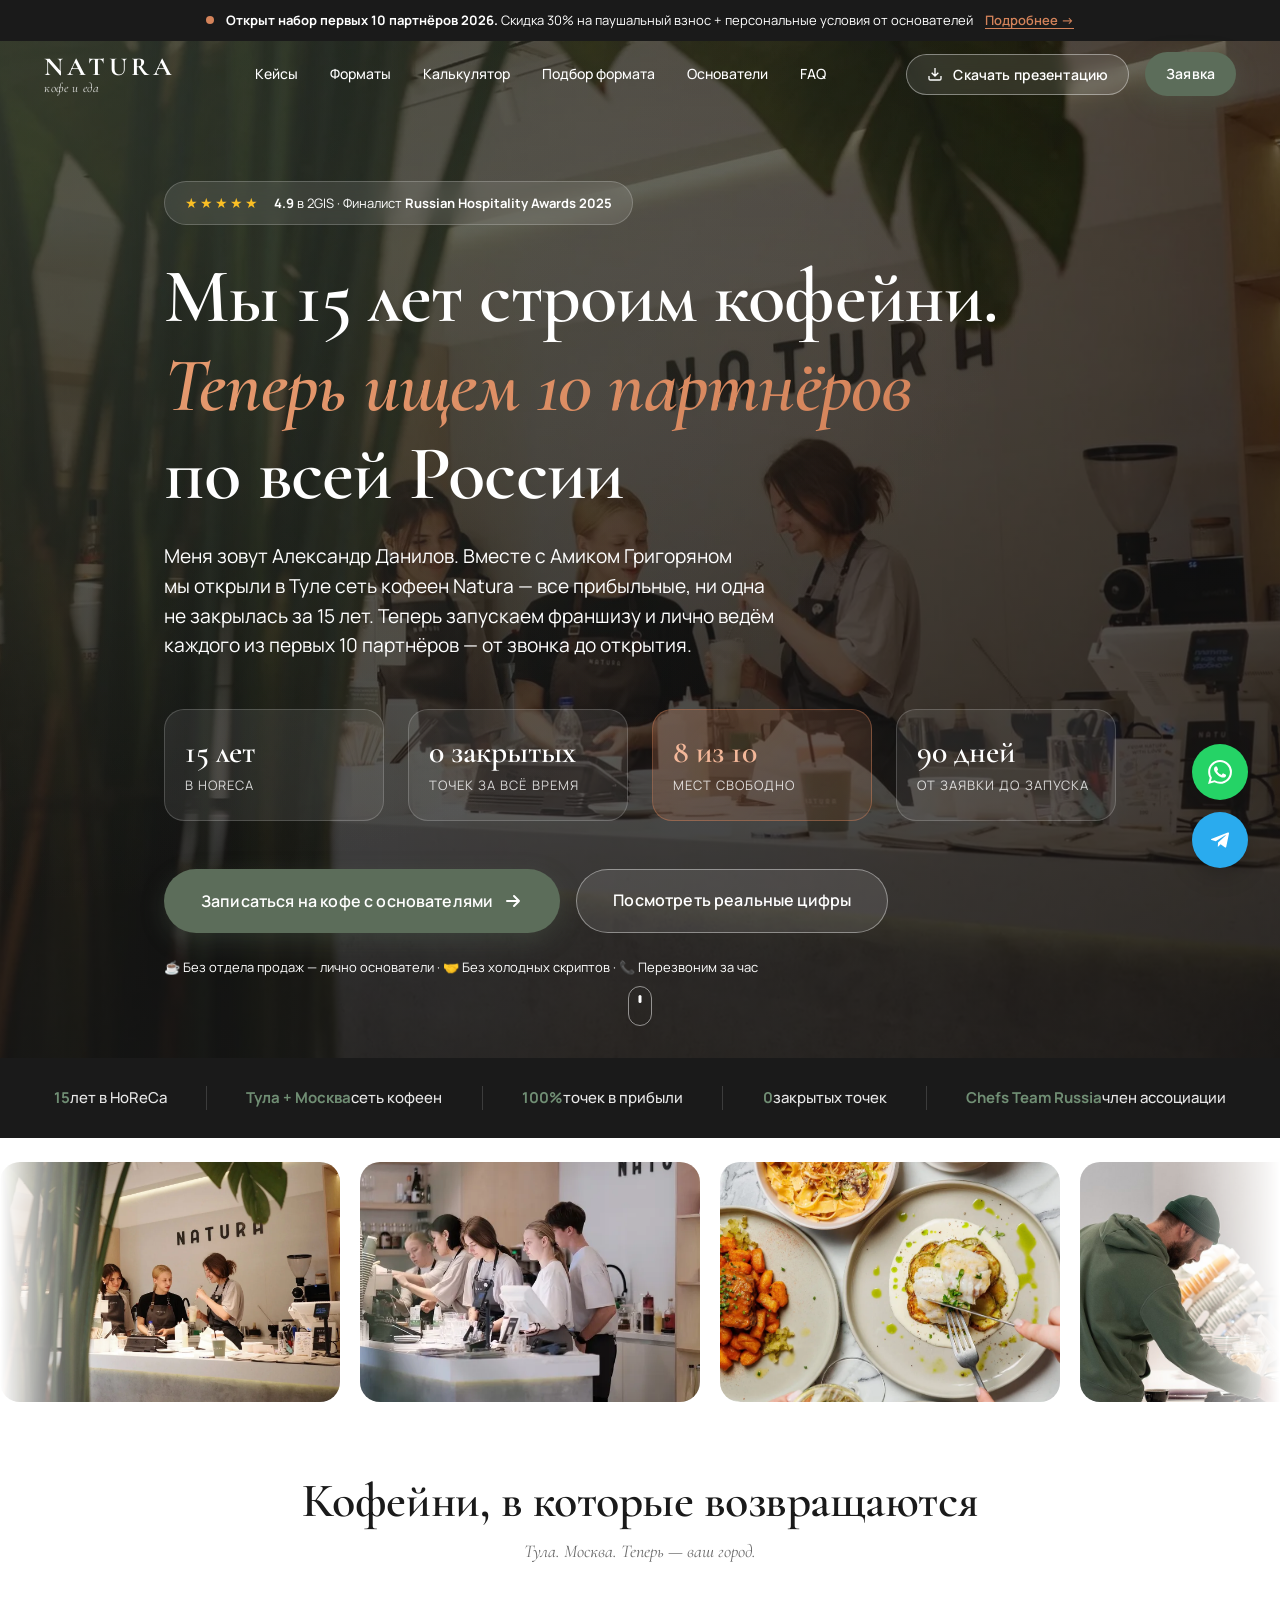
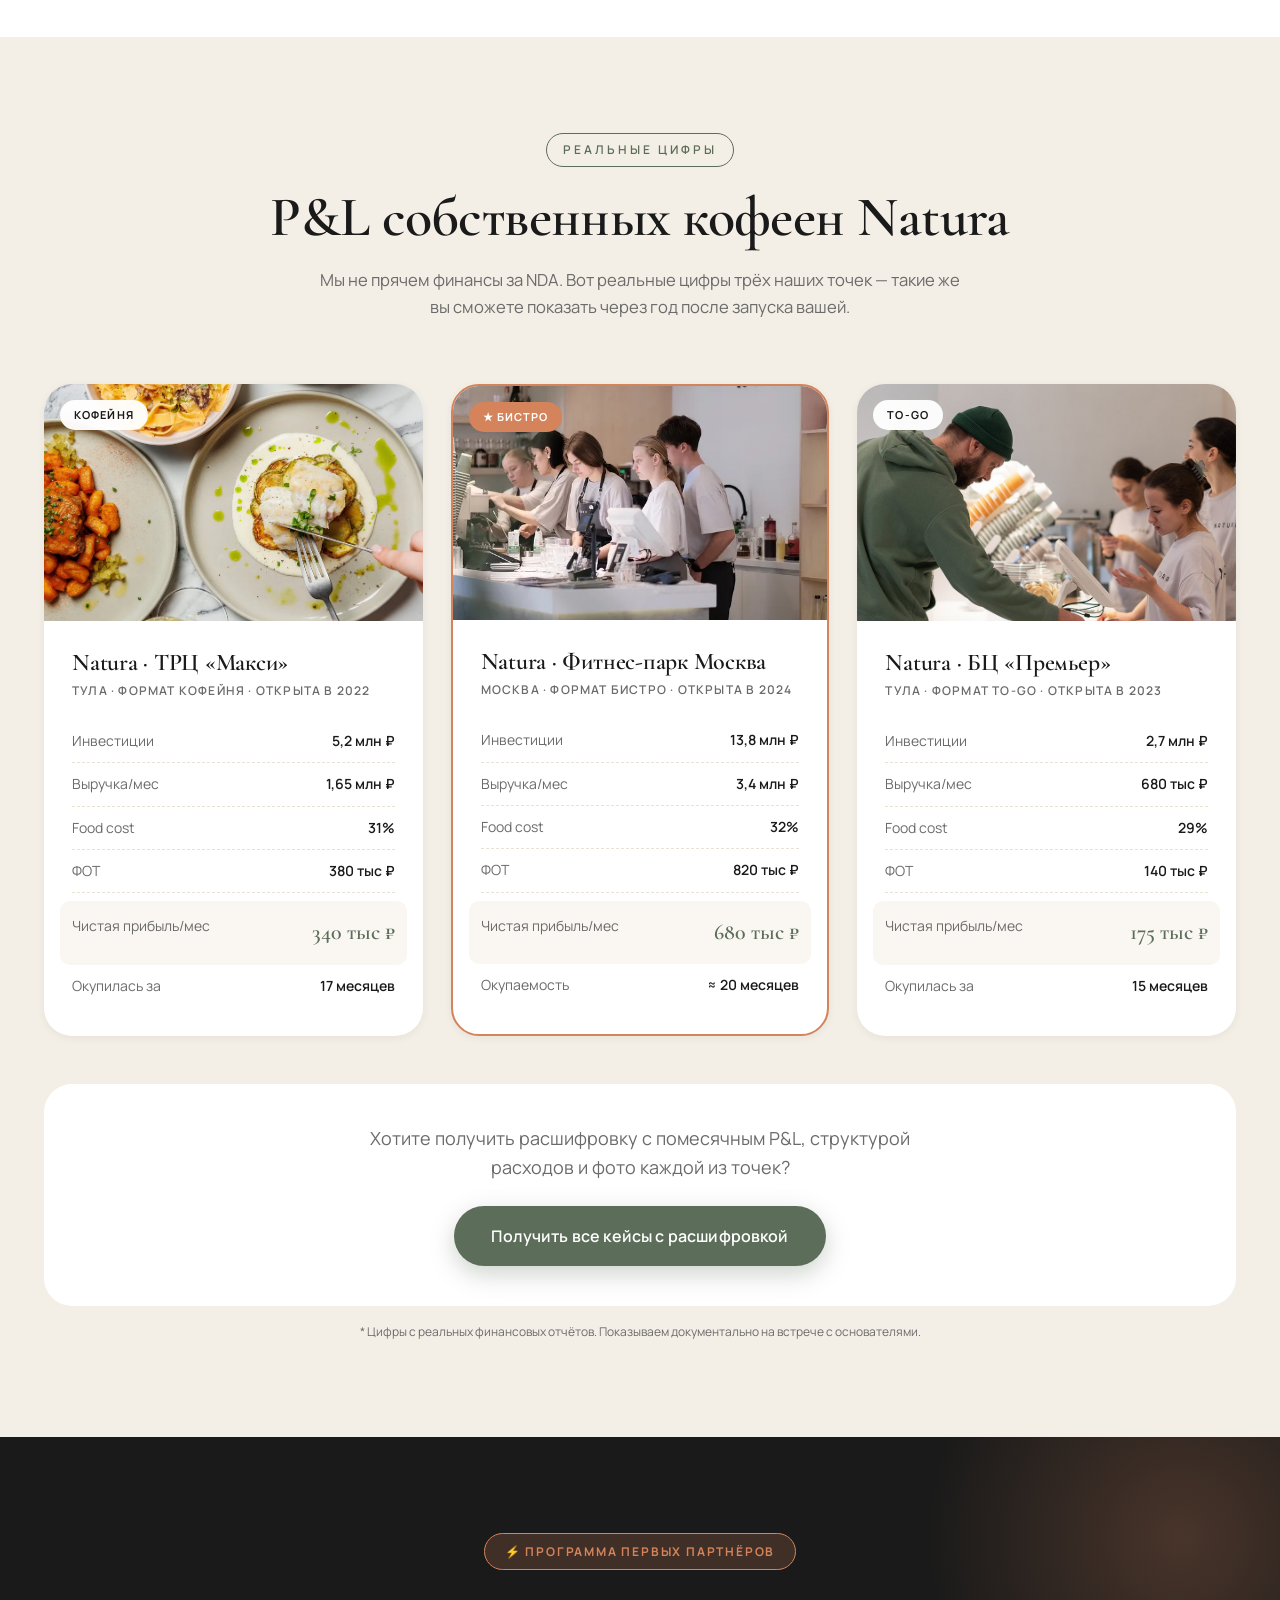
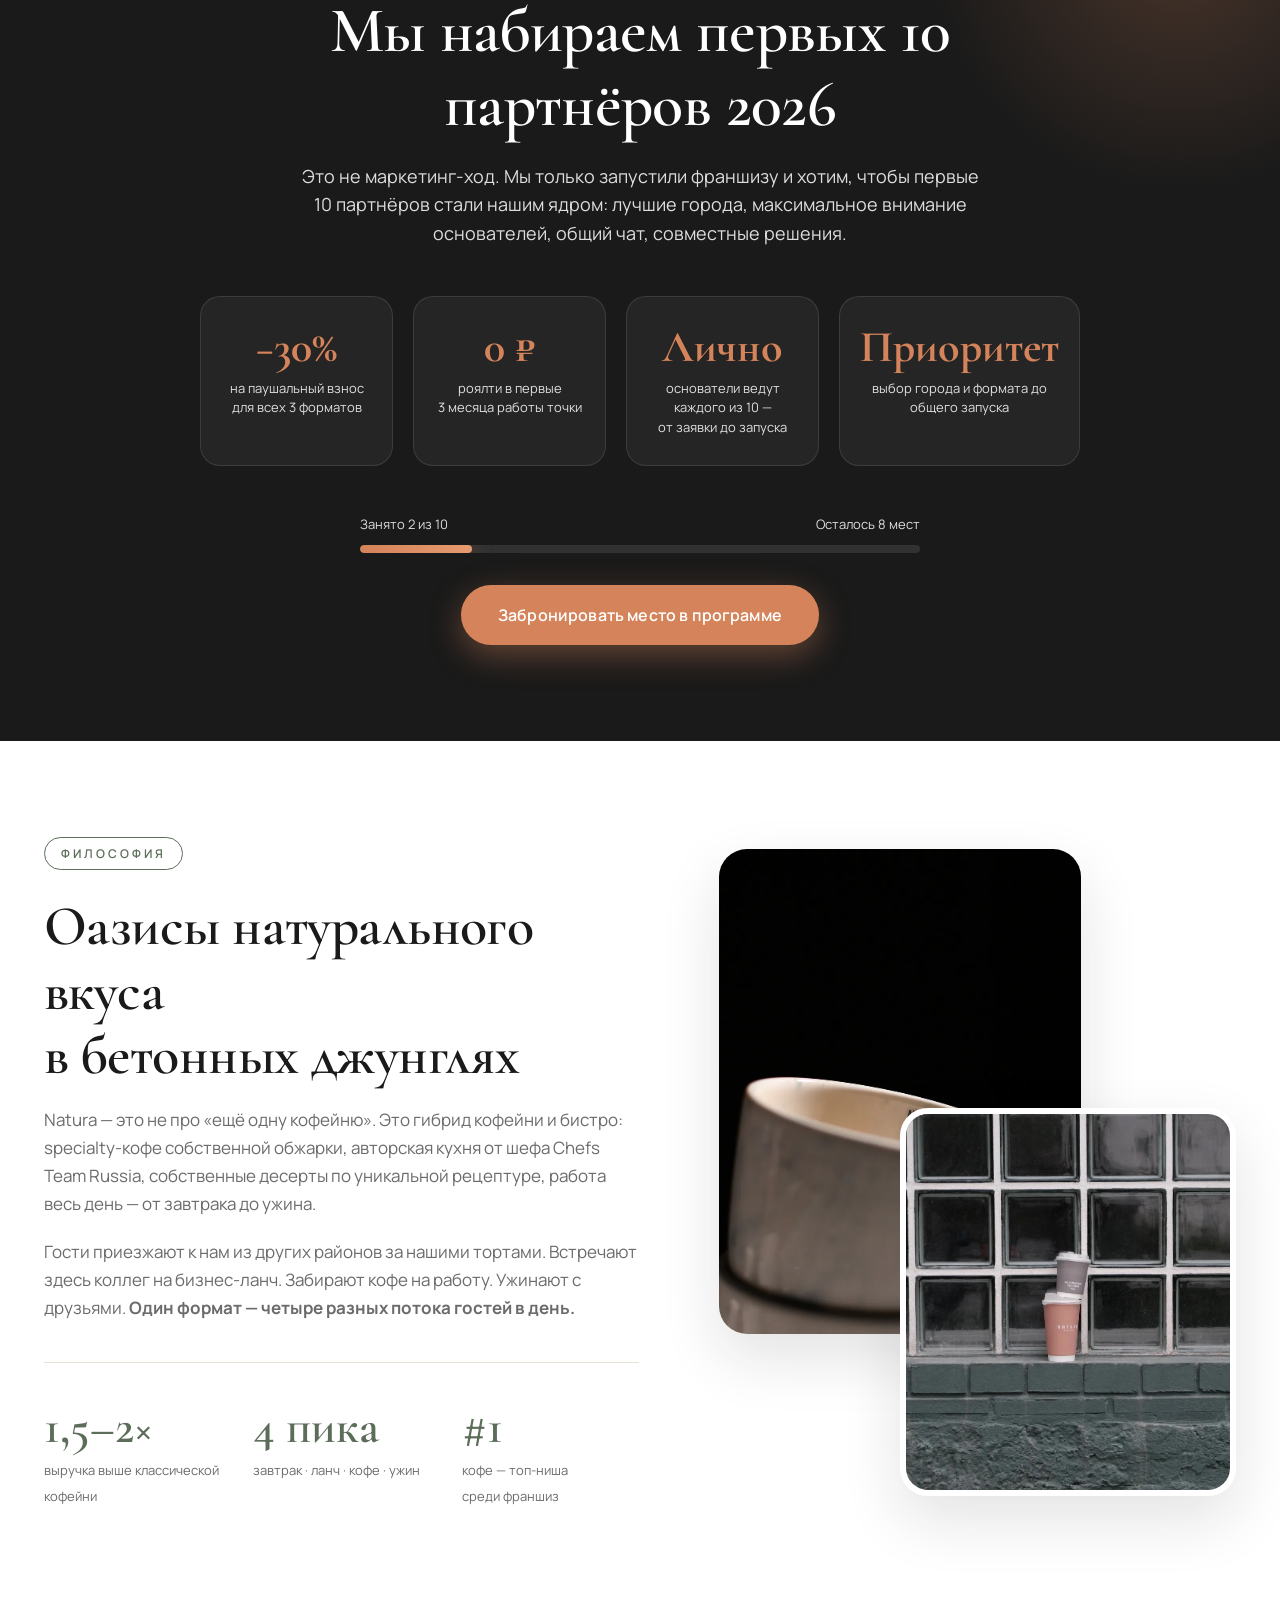
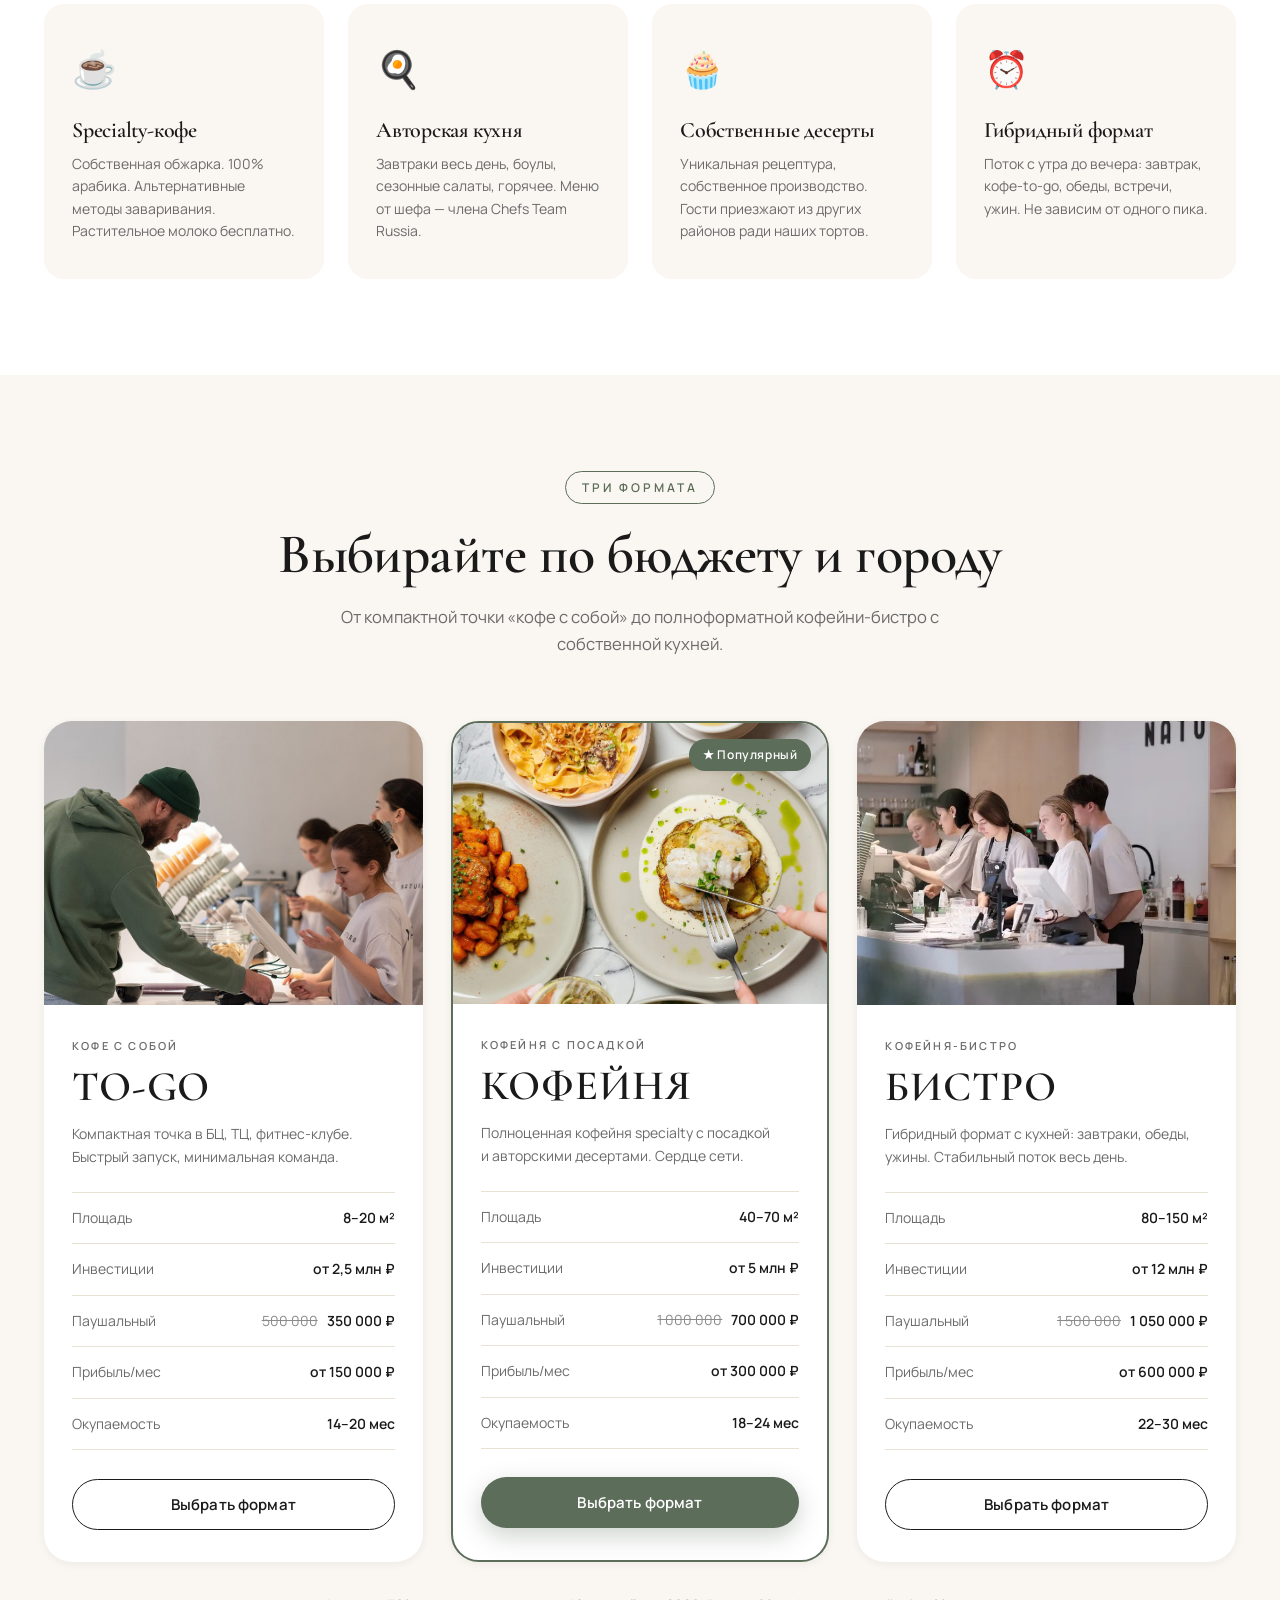
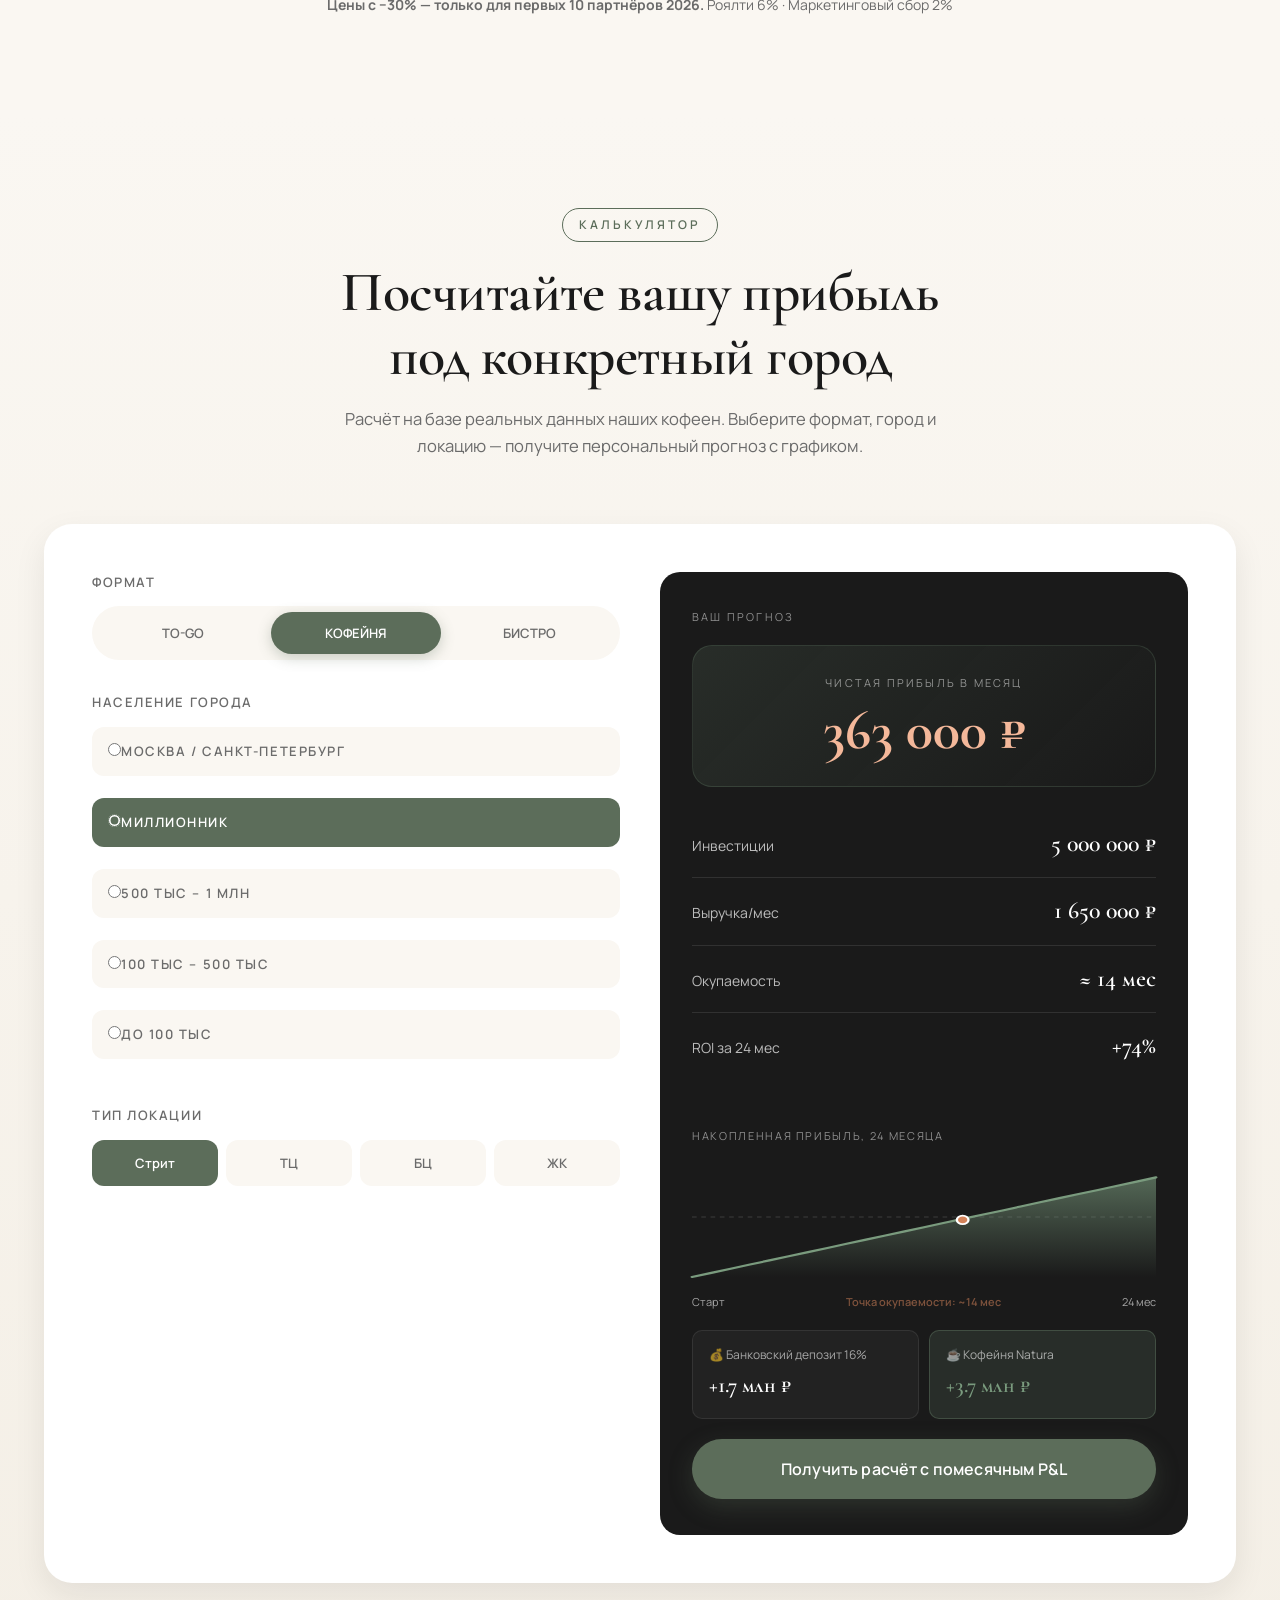
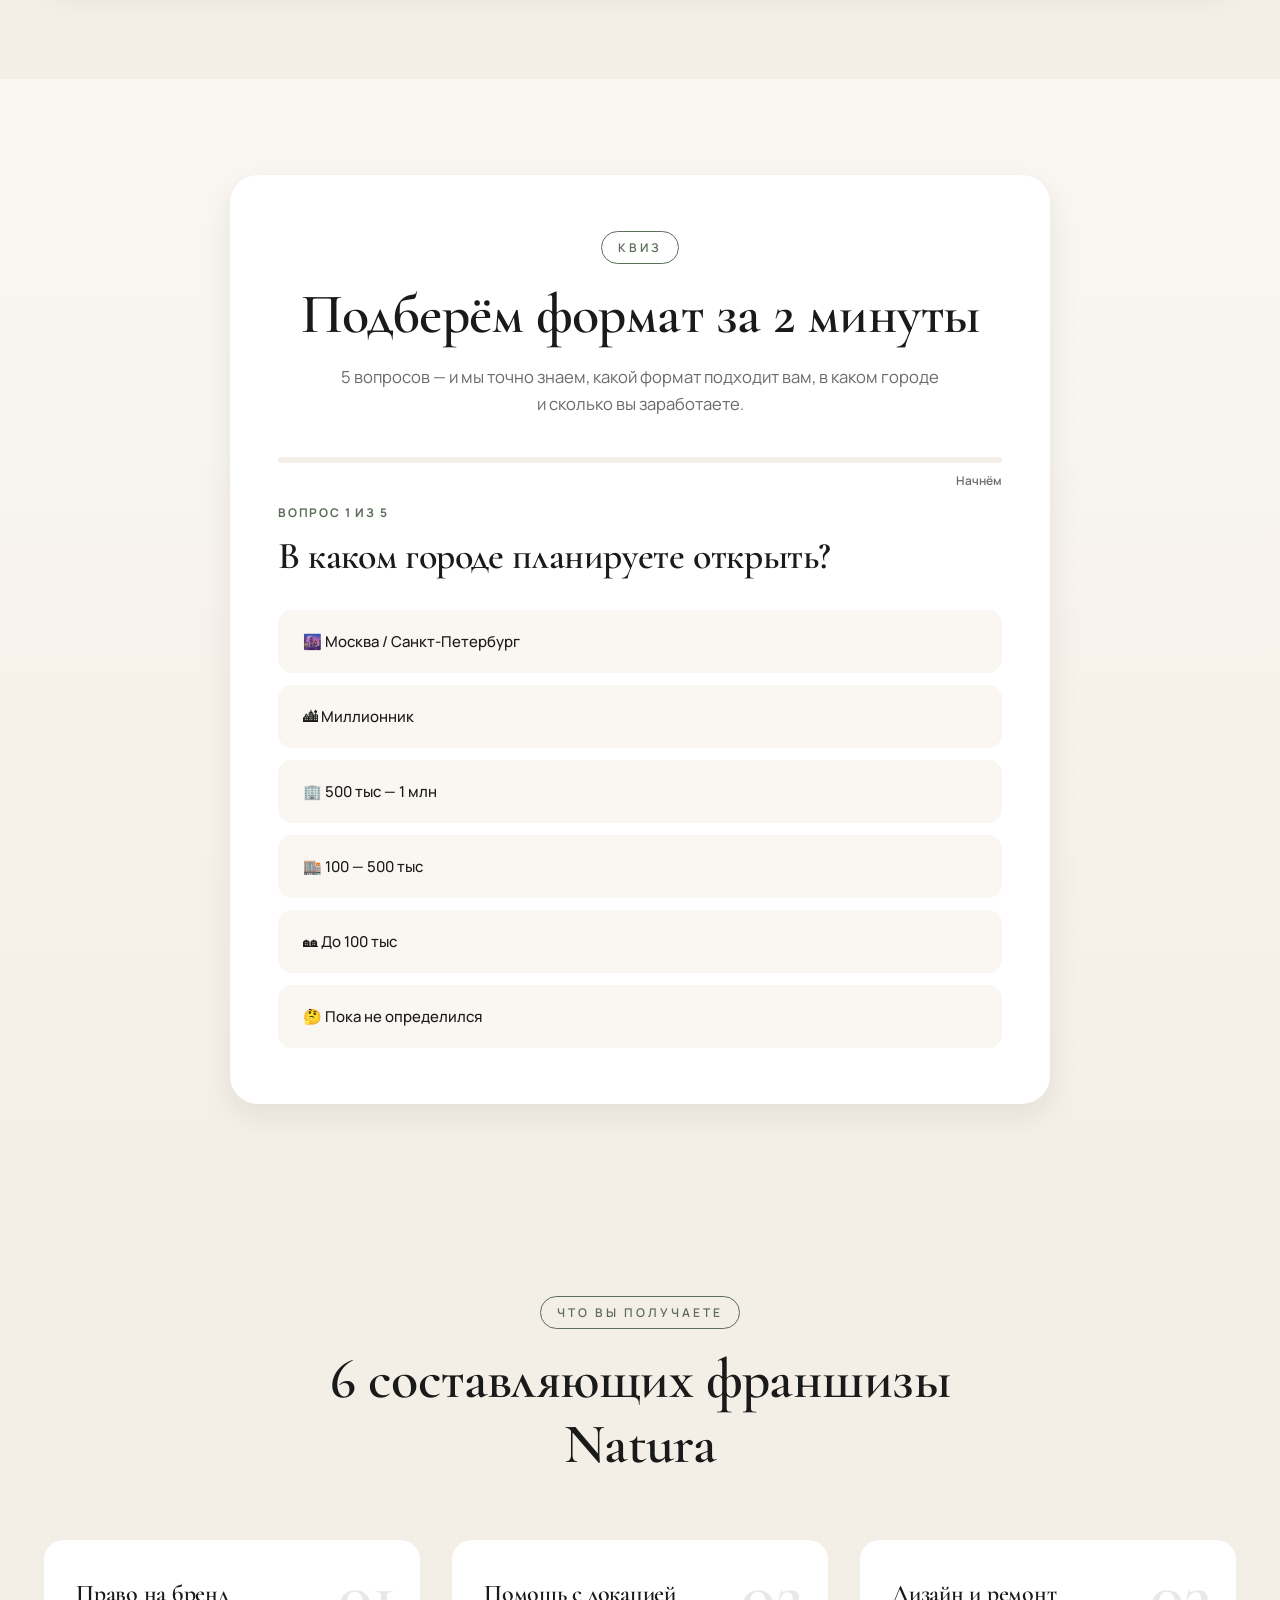
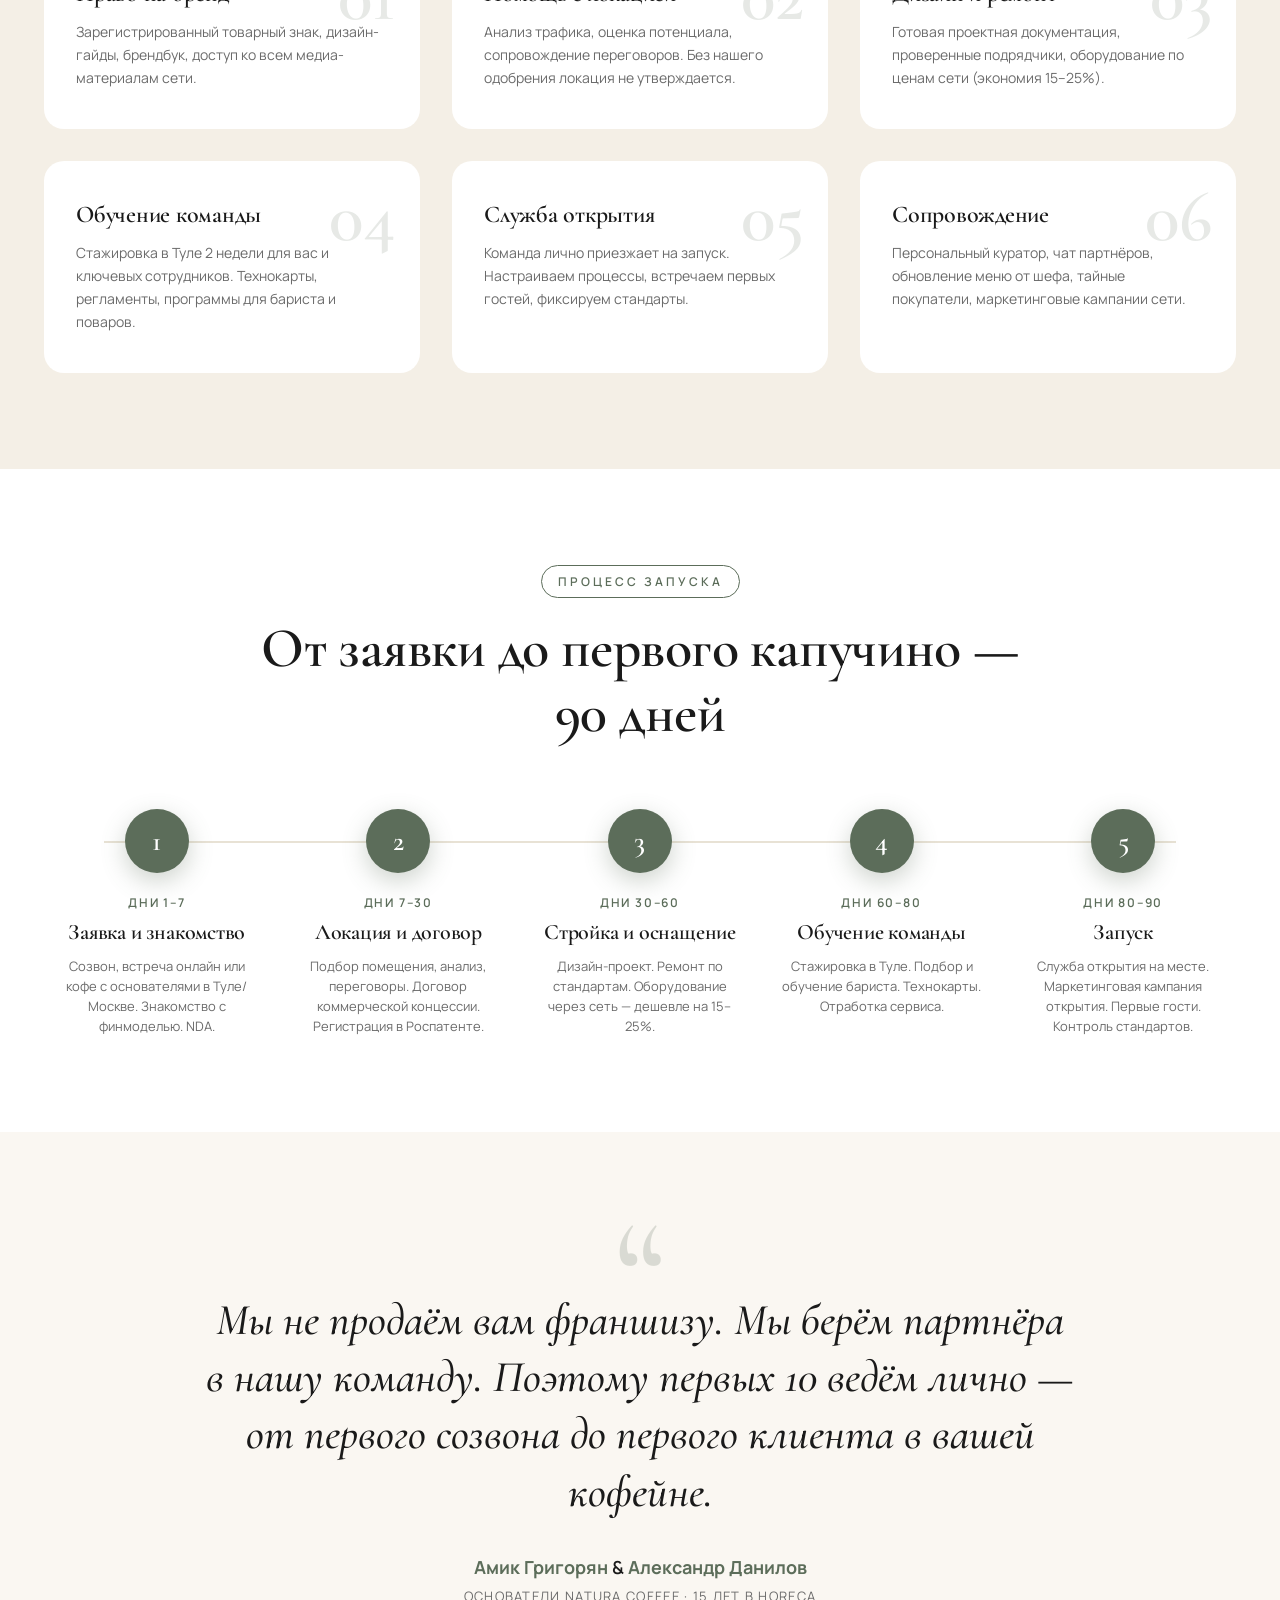
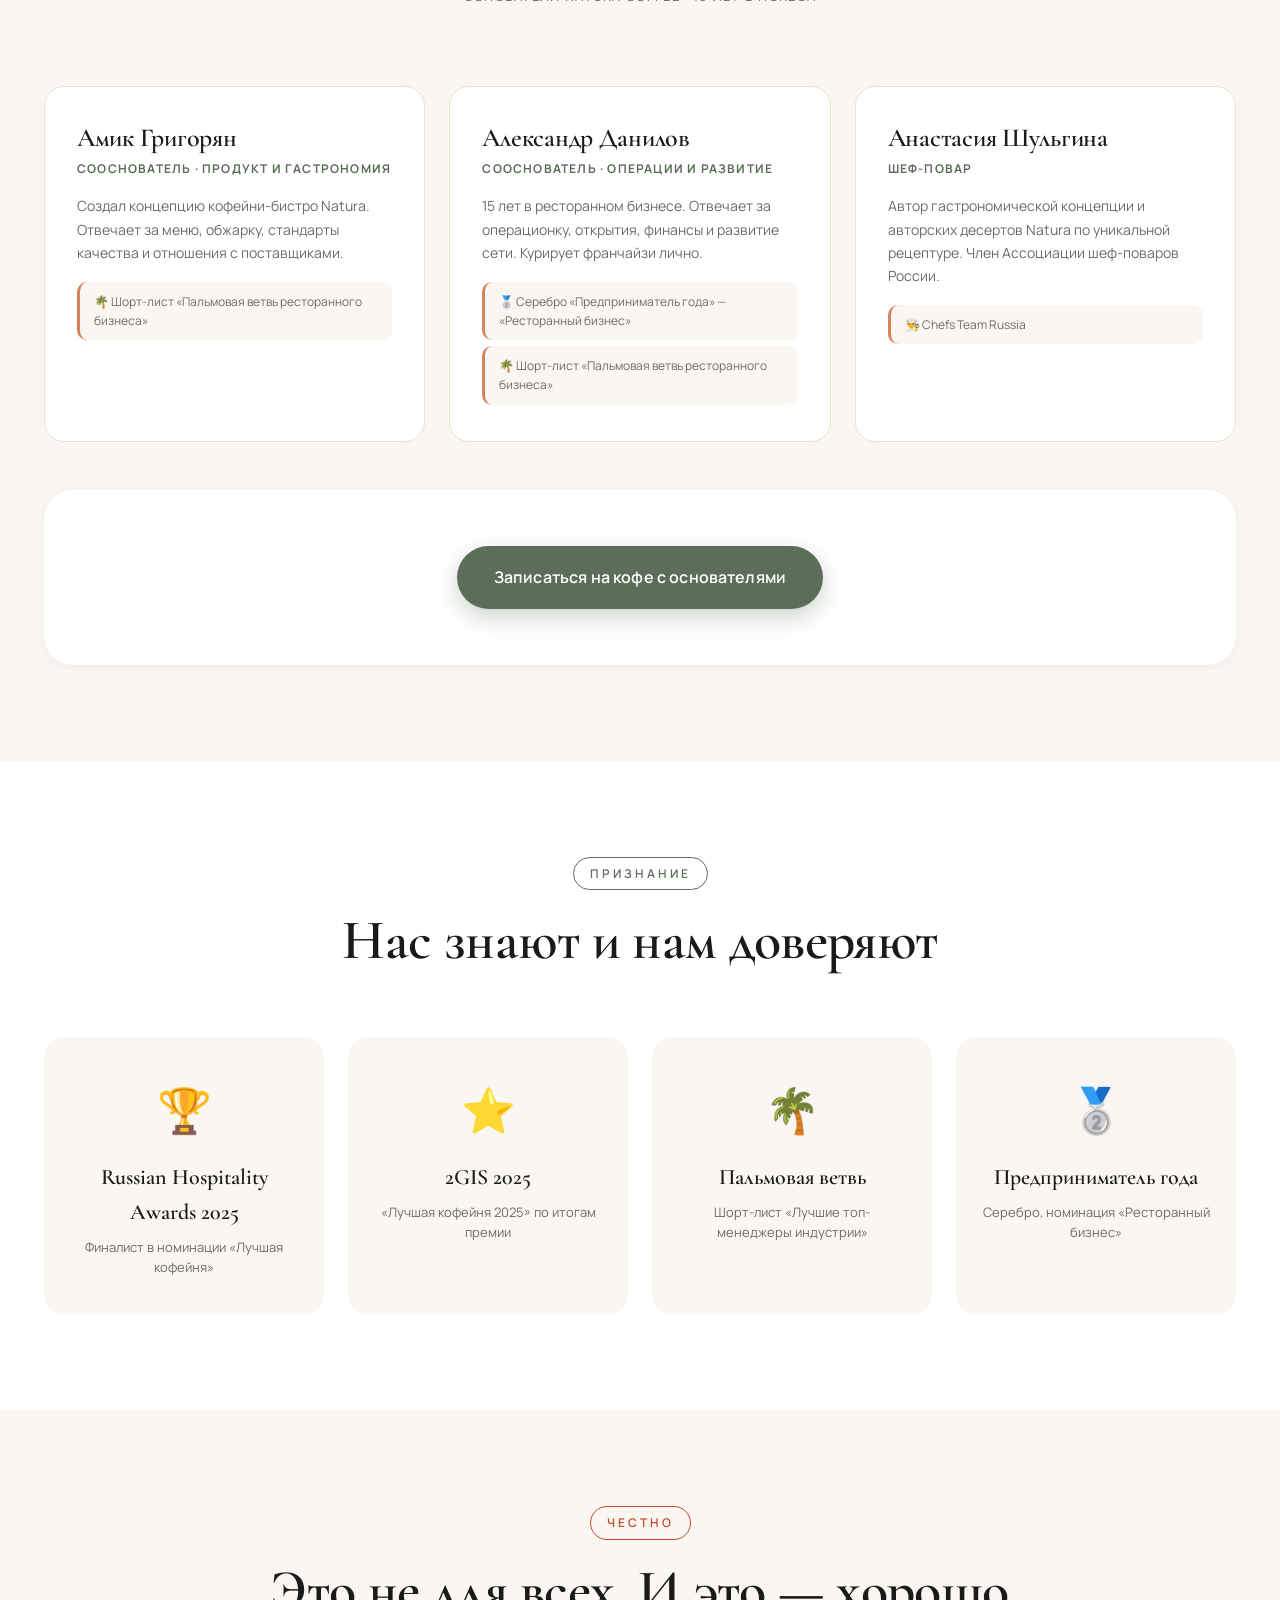
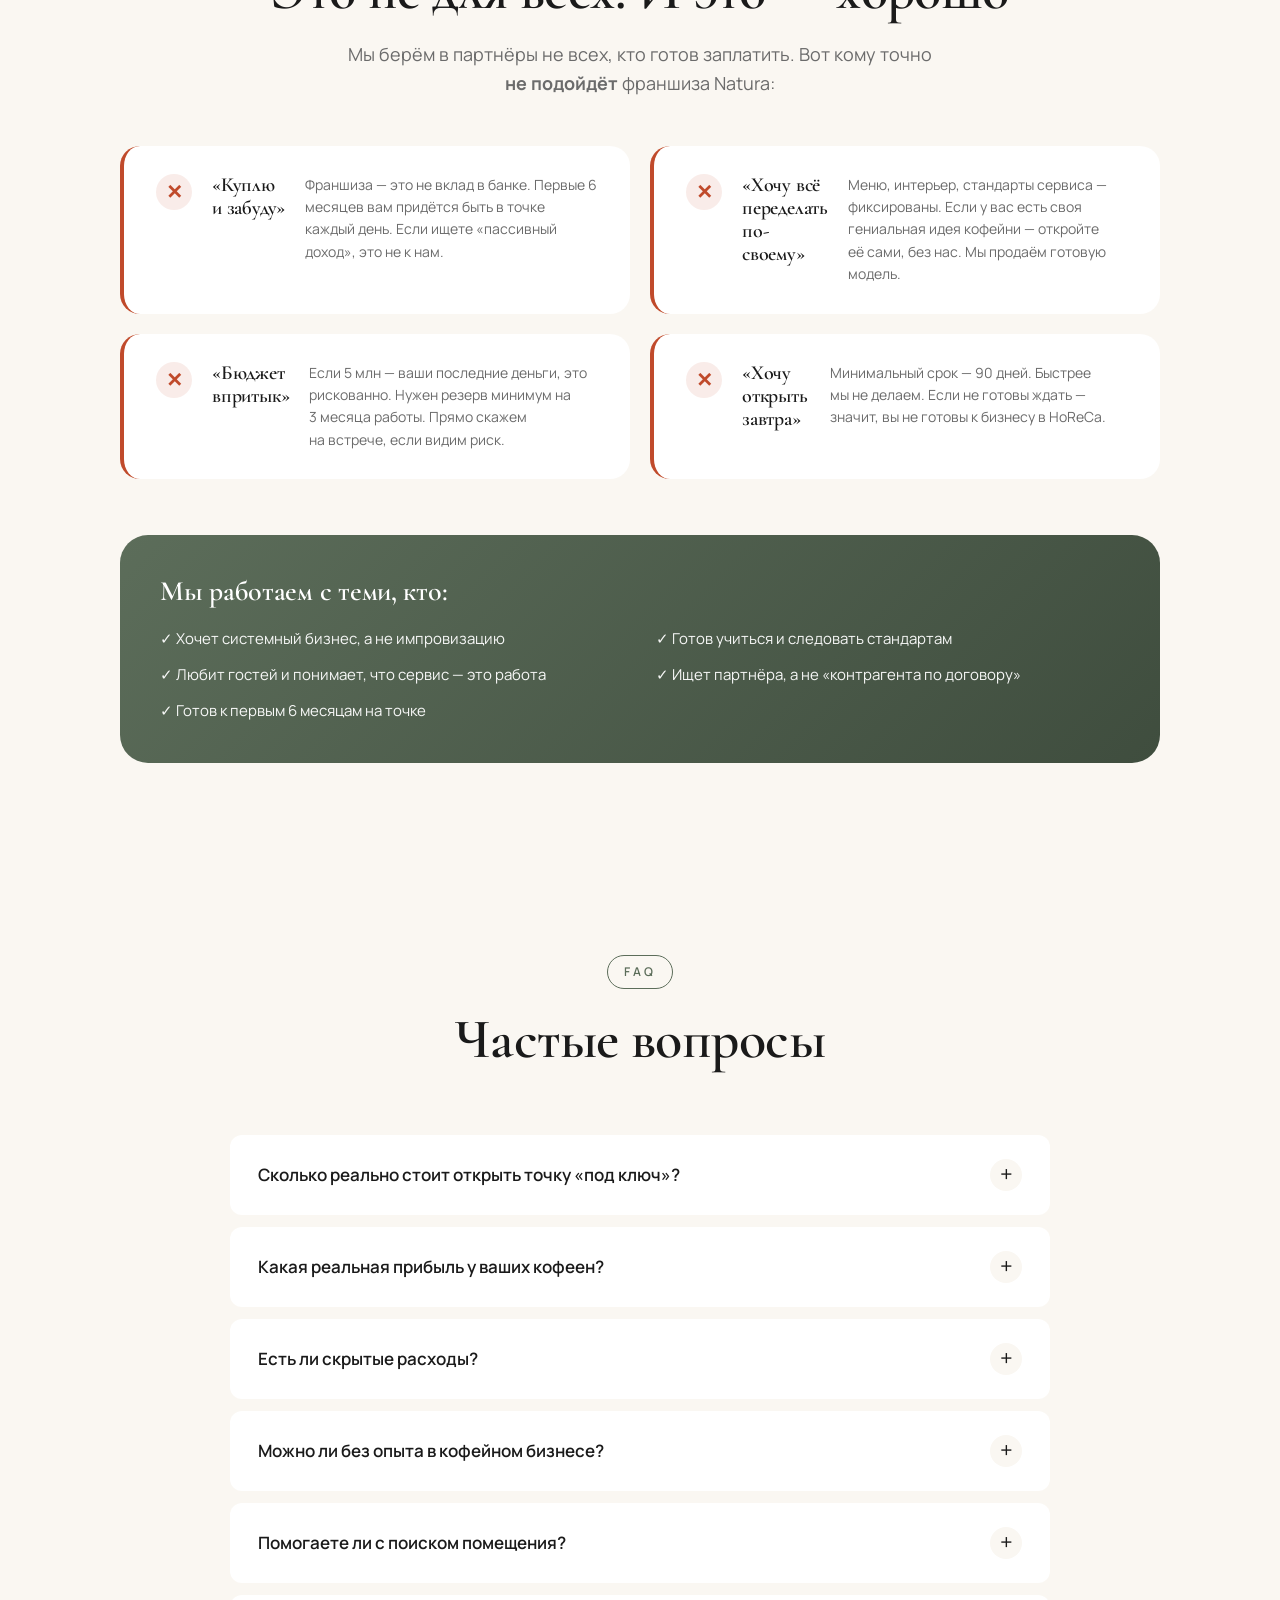
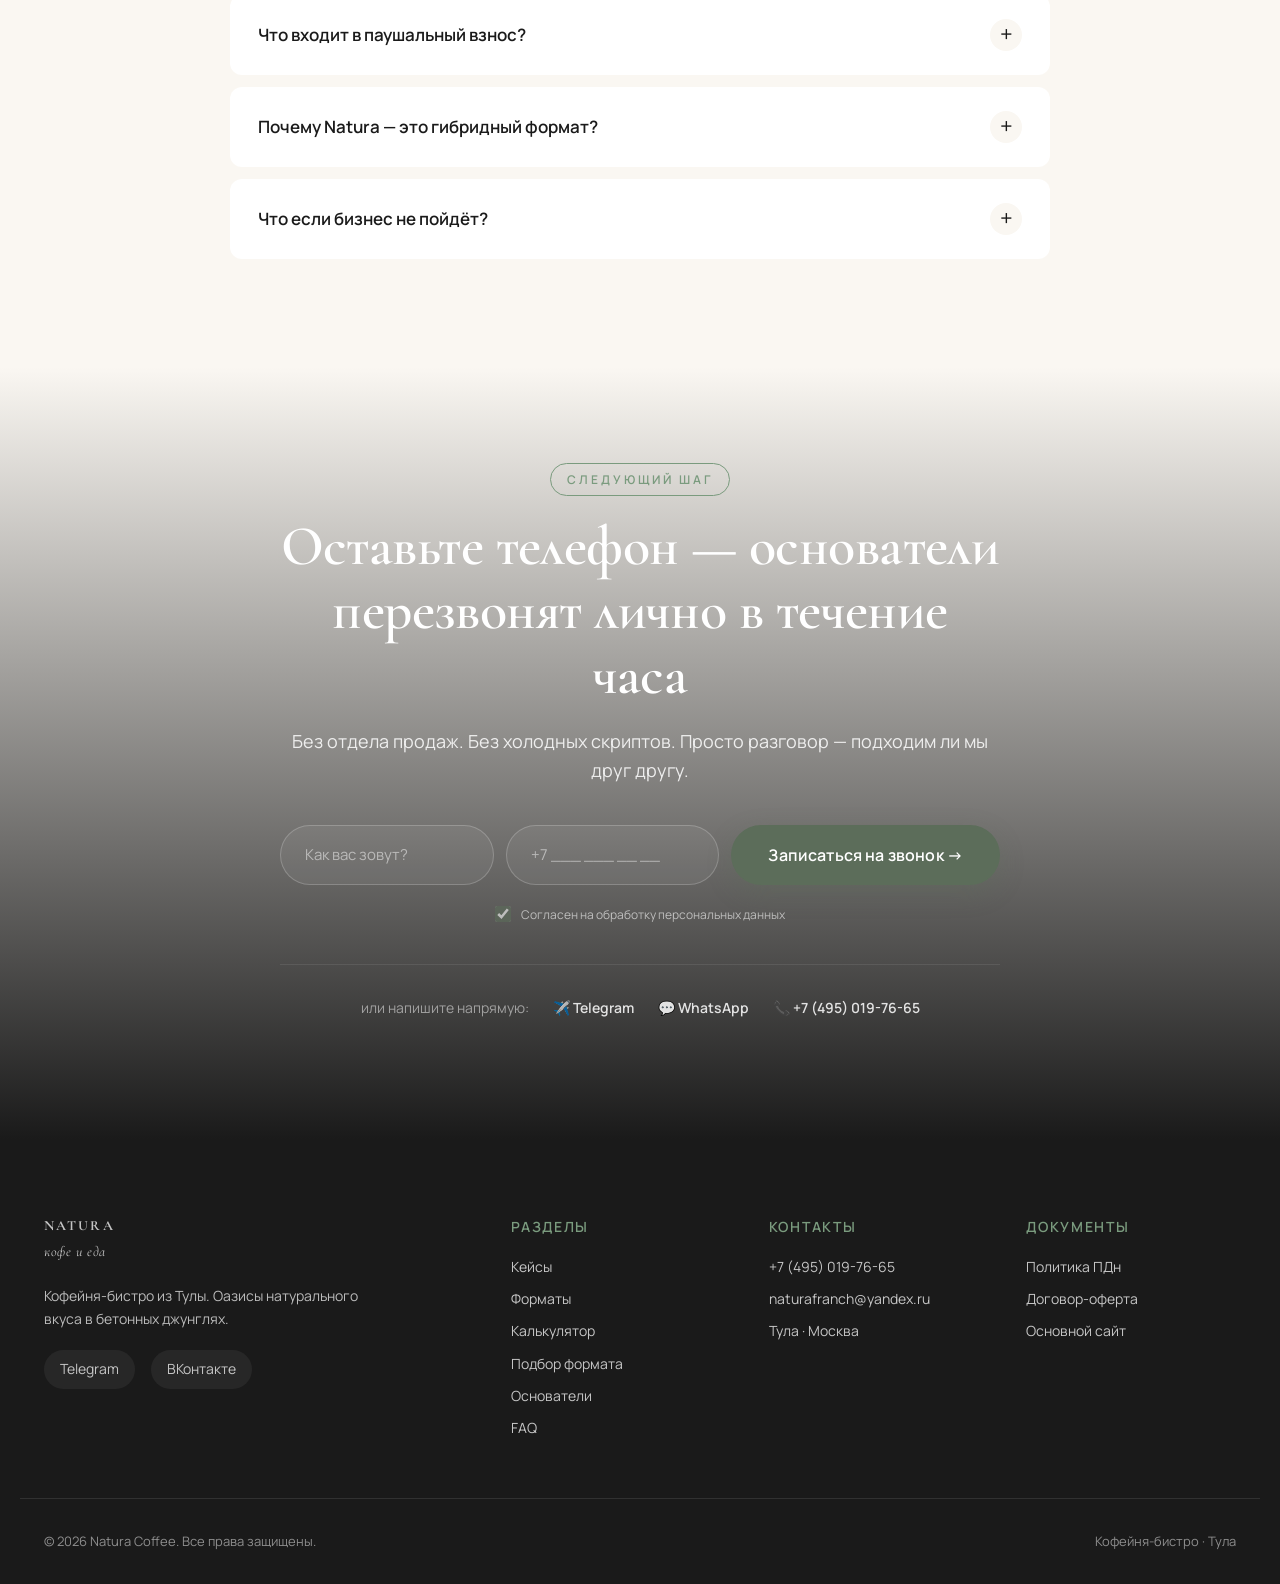
==== b.html @ edb6a7dd "Fix mobile responsive layout across all sections - Hero: reduce title font to clamp(26px,7vw,40px), " ====
<!DOCTYPE html>
<html lang="ru">
<head>
<meta charset="UTF-8">
<meta name="viewport" content="width=device-width, initial-scale=1.0">
<title>Франшиза Natura — ищем 10 партнёров, которые мечтали о своей кофейне</title>
<meta name="description" content="Мы — Амик и Александр, 15 лет строим кофейни в Туле. Теперь ищем 10 партнёров по всей России. Полное сопровождение от основателей. Франшиза от 5 млн ₽.">
<meta property="og:title" content="Франшиза Natura Coffee — кофейня-бистро">
<meta property="og:description" content="Первые 10 партнёров получают персональные условия от основателей. Запуск за 90 дней.">
<meta property="og:type" content="website">
<meta property="og:image" content="assets/img/hero-bistro.webp">
<link rel="preconnect" href="https://fonts.googleapis.com">
<link rel="preconnect" href="https://fonts.gstatic.com" crossorigin>
<link href="https://fonts.googleapis.com/css2?family=Cormorant+Garamond:wght@400;500;600;700&family=Manrope:wght@300;400;500;600;700;800&display=swap" rel="stylesheet">
<link rel="icon" type="image/svg+xml" href="favicon.svg">
<link rel="stylesheet" href="styles.css">
</head>
<body>

<!-- ============ ANNOUNCEMENT BAR ============ -->
<div class="announce">
  <div class="container">
    <span class="announce__pulse"></span>
    <span><b>Открыт набор первых 10 партнёров 2026.</b> Скидка 30% на&nbsp;паушальный взнос + персональные условия от&nbsp;основателей</span>
    <a href="#scarcity">Подробнее →</a>
  </div>
</div>

<!-- ============ HEADER ============ -->
<header class="header" id="header">
  <div class="container header__inner">
    <a href="#top" class="logo">
      <span class="logo__mark">NATURA</span>
      <span class="logo__sub">кофе и еда</span>
    </a>
    <nav class="nav">
      <a href="#cases">Кейсы</a>
      <a href="#formats">Форматы</a>
      <a href="#calc">Калькулятор</a>
      <a href="#quiz">Подбор формата</a>
      <a href="#founders">Основатели</a>
      <a href="#faq">FAQ</a>
    </nav>
    <div class="header__actions">
      <button class="btn btn--ghost btn--sm" data-open-form data-context="pdf">
        <svg width="16" height="16" viewBox="0 0 24 24" fill="none" stroke="currentColor" stroke-width="2"><path d="M21 15v4a2 2 0 0 1-2 2H5a2 2 0 0 1-2-2v-4M7 10l5 5 5-5M12 15V3"/></svg>
        Скачать презентацию
      </button>
      <a href="#contact" class="btn btn--primary btn--sm" data-open-form>Заявка</a>
    </div>
    <button class="burger" aria-label="Меню" id="burger">
      <span></span><span></span><span></span>
    </button>
  </div>
</header>

<!-- ============ HERO (VARIANT B: personal/story) ============ -->
<section class="hero" id="top">
  <div class="hero__bg">
    <img src="assets/img/hero-bistro.webp" alt="Интерьер кофейни-бистро Natura" loading="eager">
    <div class="hero__overlay"></div>
  </div>
  <div class="container hero__inner">

    <div class="hero__socialproof">
      <div class="hero__stars">★★★★★</div>
      <span><b>4.9</b> в 2GIS · Финалист <b>Russian Hospitality Awards 2025</b></span>
    </div>

    <h1 class="hero__title">
      Мы 15 лет строим кофейни.<br>
      <span class="hero__title-accent">Теперь ищем 10 партнёров</span><br>
      по всей России
    </h1>

    <p class="hero__subtitle">
      Меня зовут Александр Данилов. Вместе с&nbsp;Амиком Григоряном мы&nbsp;открыли в&nbsp;Туле сеть кофеен Natura — все прибыльные, ни&nbsp;одна не&nbsp;закрылась за&nbsp;15&nbsp;лет. Теперь запускаем франшизу и&nbsp;лично ведём каждого из&nbsp;первых 10&nbsp;партнёров — от&nbsp;звонка до&nbsp;открытия.
    </p>

    <div class="hero__metrics">
      <div class="metric">
        <div class="metric__value">15 лет</div>
        <div class="metric__label">В HoReCa</div>
      </div>
      <div class="metric">
        <div class="metric__value">0 закрытых</div>
        <div class="metric__label">Точек за всё время</div>
      </div>
      <div class="metric metric--accent">
        <div class="metric__value">8 из 10</div>
        <div class="metric__label">Мест свободно</div>
      </div>
      <div class="metric">
        <div class="metric__value">90 дней</div>
        <div class="metric__label">От заявки до запуска</div>
      </div>
    </div>

    <div class="hero__cta">
      <button class="btn btn--primary btn--lg" data-open-form data-context="meeting">
        Записаться на кофе с основателями
        <svg width="20" height="20" viewBox="0 0 20 20" fill="none"><path d="M4 10h12m0 0l-5-5m5 5l-5 5" stroke="currentColor" stroke-width="2" stroke-linecap="round"/></svg>
      </button>
      <a href="#cases" class="btn btn--ghost btn--lg">
        Посмотреть реальные цифры
      </a>
    </div>

    <p class="hero__microcopy">☕ Без отдела продаж — лично основатели · 🤝 Без холодных скриптов · 📞 Перезвоним за час</p>
  </div>

  <a href="#gallery" class="hero__scroll" aria-label="Скролл вниз">
    <span></span>
  </a>
</section>

<!-- ============ TRUST BAR ============ -->
<section class="trust">
  <div class="container">
    <div class="trust__item"><strong>15</strong>лет в HoReCa</div>
    <div class="trust__divider"></div>
    <div class="trust__item"><strong>Тула + Москва</strong>сеть кофеен</div>
    <div class="trust__divider"></div>
    <div class="trust__item"><strong>100%</strong>точек в прибыли</div>
    <div class="trust__divider"></div>
    <div class="trust__item"><strong>0</strong>закрытых точек</div>
    <div class="trust__divider"></div>
    <div class="trust__item"><strong>Chefs Team Russia</strong>член ассоциации</div>
  </div>
</section>

<!-- ============ GALLERY STRIP ============ -->
<section class="gallery" id="gallery">
  <div class="gallery__marquee">
    <div class="gallery__track">
      <img src="assets/img/hero-bistro.webp" alt="">
      <img src="assets/img/bistro-counter.webp" alt="">
      <img src="assets/img/cafe-interior.webp" alt="">
      <img src="assets/img/togo-counter.jpg" alt="">
      <img src="assets/img/cups-shelf.webp" alt="">
      <img src="assets/img/cup-green.webp" alt="">
      <img src="assets/img/togo-2.jpg" alt="">
      <img src="assets/img/togo-3.jpg" alt="">
      <!-- duplicate for seamless loop -->
      <img src="assets/img/hero-bistro.webp" alt="">
      <img src="assets/img/bistro-counter.webp" alt="">
      <img src="assets/img/cafe-interior.webp" alt="">
      <img src="assets/img/togo-counter.jpg" alt="">
      <img src="assets/img/cups-shelf.webp" alt="">
      <img src="assets/img/cup-green.webp" alt="">
      <img src="assets/img/togo-2.jpg" alt="">
      <img src="assets/img/togo-3.jpg" alt="">
    </div>
  </div>
  <div class="container gallery__caption">
    <h2>Кофейни, в&nbsp;которые возвращаются</h2>
    <p>Тула. Москва. Теперь — ваш город.</p>
  </div>
</section>

<!-- ============ CASES ============ -->
<section class="section cases" id="cases">
  <div class="container">
    <div class="section__head">
      <div class="section__label">Реальные цифры</div>
      <h2 class="section__title">P&amp;L собственных кофеен Natura</h2>
      <p class="section__lead">Мы не прячем финансы за NDA. Вот реальные цифры трёх наших точек — такие же вы сможете показать через год после запуска вашей.</p>
    </div>

    <div class="cases__grid">
      <article class="case">
        <div class="case__image">
          <img src="assets/img/cafe-interior.webp" alt="Natura Тула ТРЦ">
          <div class="case__badge">Кофейня</div>
        </div>
        <div class="case__body">
          <h3>Natura · ТРЦ «Макси»</h3>
          <div class="case__meta">Тула · формат Кофейня · открыта в 2022</div>
          <div class="case__pnl">
            <div class="pnl-row"><span>Инвестиции</span><b>5,2 млн ₽</b></div>
            <div class="pnl-row"><span>Выручка/мес</span><b>1,65 млн ₽</b></div>
            <div class="pnl-row"><span>Food cost</span><b>31%</b></div>
            <div class="pnl-row"><span>ФОТ</span><b>380 тыс ₽</b></div>
            <div class="pnl-row pnl-row--accent"><span>Чистая прибыль/мес</span><b>340 тыс ₽</b></div>
            <div class="pnl-row"><span>Окупилась за</span><b>17 месяцев</b></div>
          </div>
        </div>
      </article>

      <article class="case case--featured">
        <div class="case__image">
          <img src="assets/img/bistro-counter.webp" alt="Natura Москва Фитнес-парк">
          <div class="case__badge case__badge--featured">★ Бистро</div>
        </div>
        <div class="case__body">
          <h3>Natura · Фитнес-парк Москва</h3>
          <div class="case__meta">Москва · формат Бистро · открыта в 2024</div>
          <div class="case__pnl">
            <div class="pnl-row"><span>Инвестиции</span><b>13,8 млн ₽</b></div>
            <div class="pnl-row"><span>Выручка/мес</span><b>3,4 млн ₽</b></div>
            <div class="pnl-row"><span>Food cost</span><b>32%</b></div>
            <div class="pnl-row"><span>ФОТ</span><b>820 тыс ₽</b></div>
            <div class="pnl-row pnl-row--accent"><span>Чистая прибыль/мес</span><b>680 тыс ₽</b></div>
            <div class="pnl-row"><span>Окупаемость</span><b>≈ 20 месяцев</b></div>
          </div>
        </div>
      </article>

      <article class="case">
        <div class="case__image">
          <img src="assets/img/togo-counter.jpg" alt="Natura TO-GO БЦ">
          <div class="case__badge">TO-GO</div>
        </div>
        <div class="case__body">
          <h3>Natura · БЦ «Премьер»</h3>
          <div class="case__meta">Тула · формат TO-GO · открыта в 2023</div>
          <div class="case__pnl">
            <div class="pnl-row"><span>Инвестиции</span><b>2,7 млн ₽</b></div>
            <div class="pnl-row"><span>Выручка/мес</span><b>680 тыс ₽</b></div>
            <div class="pnl-row"><span>Food cost</span><b>29%</b></div>
            <div class="pnl-row"><span>ФОТ</span><b>140 тыс ₽</b></div>
            <div class="pnl-row pnl-row--accent"><span>Чистая прибыль/мес</span><b>175 тыс ₽</b></div>
            <div class="pnl-row"><span>Окупилась за</span><b>15 месяцев</b></div>
          </div>
        </div>
      </article>
    </div>

    <div class="cases__cta">
      <p>Хотите получить расшифровку с помесячным P&amp;L, структурой расходов и фото каждой из точек?</p>
      <button class="btn btn--primary btn--lg" data-open-form data-context="cases">
        Получить все кейсы с расшифровкой
      </button>
    </div>

    <p class="cases__disclaimer">
      * Цифры с&nbsp;реальных финансовых отчётов. Показываем документально на&nbsp;встрече с&nbsp;основателями.
    </p>
  </div>
</section>

<!-- ============ SCARCITY: FIRST 10 PARTNERS ============ -->
<section class="section scarcity" id="scarcity">
  <div class="container">
    <div class="scarcity__wrap">
      <div class="scarcity__label">⚡ Программа первых партнёров</div>
      <h2 class="scarcity__title">Мы набираем первых 10 партнёров 2026</h2>
      <p class="scarcity__lead">
        Это не маркетинг-ход. Мы только запустили франшизу и&nbsp;хотим, чтобы первые 10&nbsp;партнёров стали нашим ядром: лучшие города, максимальное внимание основателей, общий чат, совместные решения.
      </p>

      <div class="scarcity__grid">
        <div class="scarcity__item">
          <div class="scarcity__num">−30%</div>
          <div class="scarcity__text">на&nbsp;паушальный взнос для&nbsp;всех 3 форматов</div>
        </div>
        <div class="scarcity__item">
          <div class="scarcity__num">0&nbsp;₽</div>
          <div class="scarcity__text">роялти в&nbsp;первые 3&nbsp;месяца работы точки</div>
        </div>
        <div class="scarcity__item">
          <div class="scarcity__num">Лично</div>
          <div class="scarcity__text">основатели ведут каждого из&nbsp;10 — от&nbsp;заявки до&nbsp;запуска</div>
        </div>
        <div class="scarcity__item">
          <div class="scarcity__num">Приоритет</div>
          <div class="scarcity__text">выбор города и формата до общего запуска</div>
        </div>
      </div>

      <div class="scarcity__progress">
        <div class="scarcity__progress-label">
          <span>Занято 2 из 10</span>
          <span>Осталось 8 мест</span>
        </div>
        <div class="scarcity__bar"><div class="scarcity__bar-fill" style="width:20%"></div></div>
      </div>

      <button class="btn btn--primary btn--lg" data-open-form data-context="scarcity">
        Забронировать место в программе
      </button>
    </div>
  </div>
</section>

<!-- ============ PHILOSOPHY ============ -->
<section class="section philosophy" id="philosophy">
  <div class="container">
    <div class="philosophy__grid">
      <div class="philosophy__text">
        <div class="section__label">Философия</div>
        <h2 class="section__title">Оазисы натурального вкуса<br>в&nbsp;бетонных джунглях</h2>
        <p class="philosophy__lead">
          Natura — это не про «ещё одну кофейню». Это гибрид кофейни и бистро: specialty-кофе собственной обжарки, авторская кухня от&nbsp;шефа Chefs Team Russia, собственные десерты по уникальной рецептуре, работа весь день — от&nbsp;завтрака до ужина.
        </p>
        <p class="philosophy__lead">
          Гости приезжают к нам из других районов за нашими тортами. Встречают здесь&nbsp;коллег на бизнес-ланч. Забирают кофе на работу. Ужинают с друзьями. <b>Один формат — четыре разных потока гостей в день.</b>
        </p>

        <div class="philosophy__stats">
          <div><b>1,5–2×</b><span>выручка выше классической кофейни</span></div>
          <div><b>4 пика</b><span>завтрак · ланч · кофе · ужин</span></div>
          <div><b>#1</b><span>кофе — топ-ниша<br>среди франшиз</span></div>
        </div>
      </div>
      <div class="philosophy__image">
        <img src="assets/img/cup-green.webp" alt="Стакан Natura" loading="lazy">
        <img src="assets/img/cups-shelf.webp" alt="Полка с чашками Natura" loading="lazy" class="philosophy__image--second">
      </div>
    </div>

    <div class="pillars">
      <div class="pillar">
        <div class="pillar__icon">☕</div>
        <h3>Specialty-кофе</h3>
        <p>Собственная обжарка. 100% арабика. Альтернативные методы заваривания. Растительное молоко бесплатно.</p>
      </div>
      <div class="pillar">
        <div class="pillar__icon">🍳</div>
        <h3>Авторская кухня</h3>
        <p>Завтраки весь день, боулы, сезонные салаты, горячее. Меню от шефа — члена Chefs Team Russia.</p>
      </div>
      <div class="pillar">
        <div class="pillar__icon">🧁</div>
        <h3>Собственные десерты</h3>
        <p>Уникальная рецептура, собственное производство. Гости приезжают из других районов ради наших тортов.</p>
      </div>
      <div class="pillar">
        <div class="pillar__icon">⏰</div>
        <h3>Гибридный формат</h3>
        <p>Поток с&nbsp;утра до&nbsp;вечера: завтрак, кофе-to-go, обеды, встречи, ужин. Не&nbsp;зависим от&nbsp;одного пика.</p>
      </div>
    </div>
  </div>
</section>

<!-- ============ FORMATS ============ -->
<section class="section formats" id="formats">
  <div class="container">
    <div class="section__head">
      <div class="section__label">Три формата</div>
      <h2 class="section__title">Выбирайте по&nbsp;бюджету и&nbsp;городу</h2>
      <p class="section__lead">От компактной точки «кофе с собой» до полноформатной кофейни-бистро с собственной кухней.</p>
    </div>

    <div class="formats__grid">
      <article class="format-card" data-format="togo">
        <div class="format-card__image">
          <img src="assets/img/togo-counter.jpg" alt="Формат кофе с собой" loading="lazy">
        </div>
        <div class="format-card__body">
          <div class="format-card__tag">Кофе с собой</div>
          <h3 class="format-card__title">TO-GO</h3>
          <p class="format-card__desc">Компактная точка в&nbsp;БЦ, ТЦ, фитнес-клубе. Быстрый запуск, минимальная команда.</p>
          <ul class="format-card__params">
            <li><span>Площадь</span><b>8–20 м²</b></li>
            <li><span>Инвестиции</span><b>от 2,5 млн ₽</b></li>
            <li><span>Паушальный</span><b><s>500 000</s> 350 000 ₽</b></li>
            <li><span>Прибыль/мес</span><b>от 150 000 ₽</b></li>
            <li><span>Окупаемость</span><b>14–20 мес</b></li>
          </ul>
          <button class="btn btn--outline btn--block" data-open-form data-format-pick="togo">Выбрать формат</button>
        </div>
      </article>

      <article class="format-card format-card--featured" data-format="cafe">
        <div class="format-card__badge">★ Популярный</div>
        <div class="format-card__image">
          <img src="assets/img/cafe-interior.webp" alt="Формат кофейня" loading="lazy">
        </div>
        <div class="format-card__body">
          <div class="format-card__tag">Кофейня с посадкой</div>
          <h3 class="format-card__title">КОФЕЙНЯ</h3>
          <p class="format-card__desc">Полноценная кофейня specialty с&nbsp;посадкой и&nbsp;авторскими десертами. Сердце сети.</p>
          <ul class="format-card__params">
            <li><span>Площадь</span><b>40–70 м²</b></li>
            <li><span>Инвестиции</span><b>от 5 млн ₽</b></li>
            <li><span>Паушальный</span><b><s>1 000 000</s> 700 000 ₽</b></li>
            <li><span>Прибыль/мес</span><b>от 300 000 ₽</b></li>
            <li><span>Окупаемость</span><b>18–24 мес</b></li>
          </ul>
          <button class="btn btn--primary btn--block" data-open-form data-format-pick="cafe">Выбрать формат</button>
        </div>
      </article>

      <article class="format-card" data-format="bistro">
        <div class="format-card__image">
          <img src="assets/img/bistro-counter.webp" alt="Формат кофейня-бистро" loading="lazy">
        </div>
        <div class="format-card__body">
          <div class="format-card__tag">Кофейня-бистро</div>
          <h3 class="format-card__title">БИСТРО</h3>
          <p class="format-card__desc">Гибридный формат с&nbsp;кухней: завтраки, обеды, ужины. Стабильный поток весь день.</p>
          <ul class="format-card__params">
            <li><span>Площадь</span><b>80–150 м²</b></li>
            <li><span>Инвестиции</span><b>от 12 млн ₽</b></li>
            <li><span>Паушальный</span><b><s>1 500 000</s> 1 050 000 ₽</b></li>
            <li><span>Прибыль/мес</span><b>от 600 000 ₽</b></li>
            <li><span>Окупаемость</span><b>22–30 мес</b></li>
          </ul>
          <button class="btn btn--outline btn--block" data-open-form data-format-pick="bistro">Выбрать формат</button>
        </div>
      </article>
    </div>

    <p class="formats__note">
      <b>Цены с −30% — только для первых 10 партнёров 2026.</b>  Роялти 6% · Маркетинговый сбор 2%
    </p>
  </div>
</section>

<!-- ============ CALCULATOR ============ -->
<section class="section calc" id="calc">
  <div class="container">
    <div class="section__head">
      <div class="section__label">Калькулятор</div>
      <h2 class="section__title">Посчитайте вашу прибыль под&nbsp;конкретный город</h2>
      <p class="section__lead">Расчёт на базе реальных данных наших кофеен. Выберите формат, город и локацию — получите персональный прогноз с&nbsp;графиком.</p>
    </div>

    <div class="calc__wrap">
      <div class="calc__inputs">
        <div class="calc__field">
          <label>Формат</label>
          <div class="calc__tabs" data-calc-tabs>
            <button class="calc__tab" data-value="togo">TO-GO</button>
            <button class="calc__tab active" data-value="cafe">КОФЕЙНЯ</button>
            <button class="calc__tab" data-value="bistro">БИСТРО</button>
          </div>
        </div>

        <div class="calc__field">
          <label>Население города</label>
          <div class="calc__radios" data-calc-city>
            <label class="calc__radio"><input type="radio" name="city" value="1.3"><span>Москва / Санкт-Петербург</span></label>
            <label class="calc__radio"><input type="radio" name="city" value="1.1" checked><span>Миллионник</span></label>
            <label class="calc__radio"><input type="radio" name="city" value="1.0"><span>500 тыс – 1 млн</span></label>
            <label class="calc__radio"><input type="radio" name="city" value="0.85"><span>100 тыс – 500 тыс</span></label>
            <label class="calc__radio"><input type="radio" name="city" value="0.7"><span>До 100 тыс</span></label>
          </div>
        </div>

        <div class="calc__field">
          <label>Тип локации</label>
          <div class="calc__toggle" data-calc-location>
            <button class="active" data-value="1.0">Стрит</button>
            <button data-value="1.1">ТЦ</button>
            <button data-value="1.05">БЦ</button>
            <button data-value="0.95">ЖК</button>
          </div>
        </div>
      </div>

      <div class="calc__output">
        <div class="calc__output-head">Ваш прогноз</div>
        <div class="calc__hero-number">
          <div class="calc__hero-label">Чистая прибыль в месяц</div>
          <div class="calc__hero-value" data-calc-profit>330 000 ₽</div>
        </div>

        <div class="calc__rows">
          <div class="calc__row">
            <span>Инвестиции</span>
            <b data-calc-investments>5 000 000 ₽</b>
          </div>
          <div class="calc__row">
            <span>Выручка/мес</span>
            <b data-calc-revenue>1 650 000 ₽</b>
          </div>
          <div class="calc__row">
            <span>Окупаемость</span>
            <b data-calc-payback>≈ 15 мес</b>
          </div>
          <div class="calc__row">
            <span>ROI за 24 мес</span>
            <b data-calc-roi>+58%</b>
          </div>
        </div>

        <!-- Chart -->
        <div class="calc__chart">
          <div class="calc__chart-title">Накопленная прибыль, 24&nbsp;месяца</div>
          <svg viewBox="0 0 400 140" class="calc__chart-svg" preserveAspectRatio="none">
            <defs>
              <linearGradient id="chartGrad" x1="0" x2="0" y1="0" y2="1">
                <stop offset="0%" stop-color="#7a9b7e" stop-opacity="0.6"/>
                <stop offset="100%" stop-color="#7a9b7e" stop-opacity="0"/>
              </linearGradient>
            </defs>
            <line x1="0" y1="70" x2="400" y2="70" stroke="rgba(255,255,255,.15)" stroke-dasharray="4 4"/>
            <path data-calc-chart-area d="M0,120 L400,60 L400,140 L0,140 Z" fill="url(#chartGrad)"/>
            <path data-calc-chart-line d="M0,120 L400,60" stroke="#7a9b7e" stroke-width="2.5" fill="none" stroke-linecap="round"/>
            <circle data-calc-chart-breakeven cx="200" cy="90" r="5" fill="#d4835a" stroke="#fff" stroke-width="2"/>
          </svg>
          <div class="calc__chart-labels">
            <span>Старт</span>
            <span data-calc-breakeven-label>Точка окупаемости: ~15 мес</span>
            <span>24 мес</span>
          </div>
        </div>

        <div class="calc__compare">
          <div class="calc__compare-item">
            <span>💰 Банковский депозит 16%</span>
            <b data-calc-deposit>+1,6 млн ₽</b>
          </div>
          <div class="calc__compare-item calc__compare-item--accent">
            <span>☕ Кофейня Natura</span>
            <b data-calc-total>+2,9 млн ₽</b>
          </div>
        </div>

        <button class="btn btn--primary btn--block btn--lg" data-open-form data-context="calc">
          Получить расчёт с помесячным P&amp;L
        </button>
      </div>
    </div>
  </div>
</section>

<!-- ============ QUIZ ============ -->
<section class="section quiz" id="quiz">
  <div class="container">
    <div class="quiz__wrap">
      <div class="quiz__head">
        <div class="section__label">Квиз</div>
        <h2 class="section__title">Подберём формат за 2&nbsp;минуты</h2>
        <p class="section__lead">5&nbsp;вопросов — и&nbsp;мы точно знаем, какой формат подходит вам, в&nbsp;каком городе и&nbsp;сколько вы&nbsp;заработаете.</p>
      </div>

      <div class="quiz__progress" id="quizProgress">
        <div class="quiz__progress-bar" id="quizBar" style="width:0%"></div>
        <div class="quiz__progress-label" id="quizLabel">Начнём</div>
      </div>

      <!-- Q1 -->
      <div class="quiz__step active" data-step="1">
        <div class="quiz__q-num">Вопрос 1 из 5</div>
        <h3 class="quiz__q-title">В каком городе планируете открыть?</h3>
        <div class="quiz__options">
          <button class="quiz__option" data-next="2" data-key="city" data-value="msk">🌆 Москва / Санкт-Петербург</button>
          <button class="quiz__option" data-next="2" data-key="city" data-value="mil">🏙 Миллионник</button>
          <button class="quiz__option" data-next="2" data-key="city" data-value="500">🏢 500 тыс — 1 млн</button>
          <button class="quiz__option" data-next="2" data-key="city" data-value="100">🏬 100 — 500 тыс</button>
          <button class="quiz__option" data-next="2" data-key="city" data-value="small">🏘 До 100 тыс</button>
          <button class="quiz__option" data-next="2" data-key="city" data-value="unknown">🤔 Пока не определился</button>
        </div>
      </div>

      <!-- Q2 -->
      <div class="quiz__step" data-step="2">
        <div class="quiz__q-num">Вопрос 2 из 5</div>
        <h3 class="quiz__q-title">Какой у вас бюджет на старт?</h3>
        <div class="quiz__options">
          <button class="quiz__option" data-next="3" data-key="budget" data-value="2.5">💰 2,5 – 5 млн ₽</button>
          <button class="quiz__option" data-next="3" data-key="budget" data-value="5">💰💰 5 – 10 млн ₽</button>
          <button class="quiz__option" data-next="3" data-key="budget" data-value="10">💰💰💰 10 – 15 млн ₽</button>
          <button class="quiz__option" data-next="3" data-key="budget" data-value="15">💰💰💰💰 15 – 25 млн ₽</button>
          <button class="quiz__option" data-next="3" data-key="budget" data-value="25">💰💰💰💰💰 25+ млн ₽</button>
          <button class="quiz__option" data-next="3" data-key="budget" data-value="unknown">🤔 Хочу понять, сколько реально нужно</button>
        </div>
      </div>

      <!-- Q3 -->
      <div class="quiz__step" data-step="3">
        <div class="quiz__q-num">Вопрос 3 из 5</div>
        <h3 class="quiz__q-title">Есть ли опыт в бизнесе?</h3>
        <div class="quiz__options">
          <button class="quiz__option" data-next="4" data-key="exp" data-value="new">🆕 Это будет мой первый бизнес</button>
          <button class="quiz__option" data-next="4" data-key="exp" data-value="other">💼 Опыт в другой сфере</button>
          <button class="quiz__option" data-next="4" data-key="exp" data-value="horeca">☕ Работал с HoReCa</button>
          <button class="quiz__option" data-next="4" data-key="exp" data-value="investor">📈 Действующий предприниматель</button>
          <button class="quiz__option" data-next="4" data-key="exp" data-value="multi">🏢 Мультифранчайзи / сеть</button>
        </div>
      </div>

      <!-- Q4 -->
      <div class="quiz__step" data-step="4">
        <div class="quiz__q-num">Вопрос 4 из 5</div>
        <h3 class="quiz__q-title">Когда планируете открыть?</h3>
        <div class="quiz__options">
          <button class="quiz__option" data-next="5" data-key="time" data-value="hot">🔥 В ближайший месяц</button>
          <button class="quiz__option" data-next="5" data-key="time" data-value="3m">📅 В ближайшие 3 месяца</button>
          <button class="quiz__option" data-next="5" data-key="time" data-value="6m">📆 В ближайшие 6 месяцев</button>
          <button class="quiz__option" data-next="5" data-key="time" data-value="later">🗓 Через полгода или позже</button>
          <button class="quiz__option" data-next="5" data-key="time" data-value="research">👀 Пока изучаю рынок</button>
        </div>
      </div>

      <!-- Q5 -->
      <div class="quiz__step" data-step="5">
        <div class="quiz__q-num">Вопрос 5 из 5</div>
        <h3 class="quiz__q-title">Что для вас самое важное?</h3>
        <div class="quiz__options">
          <button class="quiz__option" data-next="result" data-key="priority" data-value="roi">📊 Быстрая окупаемость и прибыль</button>
          <button class="quiz__option" data-next="result" data-key="priority" data-value="brand">🛡 Надёжный бренд с историей</button>
          <button class="quiz__option" data-next="result" data-key="priority" data-value="support">🤝 Полное сопровождение</button>
          <button class="quiz__option" data-next="result" data-key="priority" data-value="concept">💡 Уникальная концепция</button>
          <button class="quiz__option" data-next="result" data-key="priority" data-value="passive">💼 Полупассивный доход</button>
        </div>
      </div>

      <!-- RESULT -->
      <div class="quiz__step quiz__result" data-step="result">
        <div class="quiz__result-head">
          <div class="quiz__result-icon">✓</div>
          <h3>Готово! Вот ваш персональный расчёт</h3>
        </div>
        <div class="quiz__result-card">
          <div class="quiz__result-row"><span>Рекомендуемый формат</span><b data-result-format>КОФЕЙНЯ</b></div>
          <div class="quiz__result-row"><span>Инвестиции</span><b data-result-inv>от 5 млн ₽</b></div>
          <div class="quiz__result-row"><span>Прибыль в месяц</span><b data-result-profit>от 330 тыс ₽</b></div>
          <div class="quiz__result-row"><span>Окупаемость</span><b data-result-payback>≈ 15 месяцев</b></div>
          <div class="quiz__result-row quiz__result-row--accent">
            <span>Место в программе 10 партнёров</span>
            <b>🎁 доступно</b>
          </div>
        </div>
        <p class="quiz__result-lead">Чтобы получить детальную финмодель на 24 месяца и связаться с основателями — оставьте телефон:</p>
        <form class="quiz__form">
          <input type="text" name="name" placeholder="Как вас зовут?" required>
          <input type="tel" name="phone" placeholder="+7 ___ ___ __ __" required>
          <button type="submit" class="btn btn--primary btn--block btn--lg">Получить финмодель</button>
          <label class="field__consent"><input type="checkbox" required><span>Согласен на&nbsp;обработку ПДн</span></label>
        </form>
      </div>

      <button class="quiz__back" id="quizBack">← Назад</button>
    </div>
  </div>
</section>

<!-- ============ WHY NATURA ============ -->
<section class="section why">
  <div class="container">
    <div class="section__head">
      <div class="section__label">Что вы получаете</div>
      <h2 class="section__title">6&nbsp;составляющих франшизы Natura</h2>
    </div>

    <div class="why__grid">
      <div class="why__item">
        <div class="why__num">01</div>
        <h3>Право на бренд</h3>
        <p>Зарегистрированный товарный знак, дизайн-гайды, брендбук, доступ ко всем медиа-материалам сети.</p>
      </div>
      <div class="why__item">
        <div class="why__num">02</div>
        <h3>Помощь с&nbsp;локацией</h3>
        <p>Анализ трафика, оценка потенциала, сопровождение переговоров. Без нашего одобрения локация не утверждается.</p>
      </div>
      <div class="why__item">
        <div class="why__num">03</div>
        <h3>Дизайн и&nbsp;ремонт</h3>
        <p>Готовая проектная документация, проверенные подрядчики, оборудование по ценам сети (экономия 15–25%).</p>
      </div>
      <div class="why__item">
        <div class="why__num">04</div>
        <h3>Обучение команды</h3>
        <p>Стажировка в&nbsp;Туле 2 недели для вас и ключевых сотрудников. Технокарты, регламенты, программы для бариста и поваров.</p>
      </div>
      <div class="why__item">
        <div class="why__num">05</div>
        <h3>Служба открытия</h3>
        <p>Команда лично приезжает на запуск. Настраиваем процессы, встречаем первых гостей, фиксируем стандарты.</p>
      </div>
      <div class="why__item">
        <div class="why__num">06</div>
        <h3>Сопровождение</h3>
        <p>Персональный куратор, чат партнёров, обновление меню от шефа, тайные покупатели, маркетинговые кампании сети.</p>
      </div>
    </div>
  </div>
</section>

<!-- ============ PROCESS ============ -->
<section class="section process">
  <div class="container">
    <div class="section__head">
      <div class="section__label">Процесс запуска</div>
      <h2 class="section__title">От заявки до первого капучино — 90&nbsp;дней</h2>
    </div>
    <div class="process__timeline">
      <div class="step">
        <div class="step__num">1</div>
        <div class="step__time">Дни 1–7</div>
        <h3>Заявка и знакомство</h3>
        <p>Созвон, встреча онлайн или кофе с основателями в Туле/Москве. Знакомство с финмоделью. NDA.</p>
      </div>
      <div class="step">
        <div class="step__num">2</div>
        <div class="step__time">Дни 7–30</div>
        <h3>Локация и договор</h3>
        <p>Подбор помещения, анализ, переговоры. Договор коммерческой концессии. Регистрация в Роспатенте.</p>
      </div>
      <div class="step">
        <div class="step__num">3</div>
        <div class="step__time">Дни 30–60</div>
        <h3>Стройка и&nbsp;оснащение</h3>
        <p>Дизайн-проект. Ремонт по стандартам. Оборудование через сеть — дешевле на 15–25%.</p>
      </div>
      <div class="step">
        <div class="step__num">4</div>
        <div class="step__time">Дни 60–80</div>
        <h3>Обучение команды</h3>
        <p>Стажировка в Туле. Подбор и обучение бариста. Технокарты. Отработка сервиса.</p>
      </div>
      <div class="step">
        <div class="step__num">5</div>
        <div class="step__time">Дни 80–90</div>
        <h3>Запуск</h3>
        <p>Служба открытия на месте. Маркетинговая кампания открытия. Первые гости. Контроль стандартов.</p>
      </div>
    </div>
  </div>
</section>

<!-- ============ FOUNDERS (quote-centric) ============ -->
<section class="section founders" id="founders">
  <div class="container">
    <div class="founders__quote-wrap">
      <div class="founders__mark">“</div>
      <blockquote class="founders__quote">
        Мы не&nbsp;продаём вам франшизу. Мы&nbsp;берём партнёра в&nbsp;нашу команду. Поэтому первых&nbsp;10 ведём лично — от&nbsp;первого созвона до&nbsp;первого клиента в&nbsp;вашей кофейне.
      </blockquote>
      <div class="founders__signature">
        <div class="founders__names">
          <b>Амик Григорян</b> &amp; <b>Александр Данилов</b>
        </div>
        <div class="founders__role">Основатели Natura Coffee · 15 лет в HoReCa</div>
      </div>
    </div>

    <div class="founders__grid">
      <div class="founder-card">
        <h3>Амик Григорян</h3>
        <div class="founder-card__role">Сооснователь · Продукт и гастрономия</div>
        <p>Создал концепцию кофейни-бистро Natura. Отвечает за меню, обжарку, стандарты качества и отношения с&nbsp;поставщиками.</p>
        <div class="founder-card__awards">
          <span>🌴 Шорт-лист «Пальмовая ветвь ресторанного бизнеса»</span>
        </div>
      </div>
      <div class="founder-card">
        <h3>Александр Данилов</h3>
        <div class="founder-card__role">Сооснователь · Операции и развитие</div>
        <p>15 лет в ресторанном бизнесе. Отвечает за операционку, открытия, финансы и развитие сети. Курирует франчайзи лично.</p>
        <div class="founder-card__awards">
          <span>🥈 Серебро «Предприниматель года» — «Ресторанный бизнес»</span>
          <span>🌴 Шорт-лист «Пальмовая ветвь ресторанного бизнеса»</span>
        </div>
      </div>
      <div class="founder-card">
        <h3>Анастасия Шульгина</h3>
        <div class="founder-card__role">Шеф-повар</div>
        <p>Автор гастрономической концепции и авторских десертов Natura по уникальной рецептуре. Член Ассоциации шеф-поваров России.</p>
        <div class="founder-card__awards">
          <span>👨‍🍳 Chefs Team Russia</span>
        </div>
      </div>
    </div>

    <div class="founders__cta">
      <a href="#contact" class="btn btn--primary btn--lg" data-open-form data-context="meeting">
        Записаться на&nbsp;кофе с&nbsp;основателями
      </a>
    </div>
  </div>
</section>

<!-- ============ AWARDS ============ -->
<section class="section awards">
  <div class="container">
    <div class="section__head">
      <div class="section__label">Признание</div>
      <h2 class="section__title">Нас знают и&nbsp;нам доверяют</h2>
    </div>
    <div class="awards__grid">
      <div class="award">
        <div class="award__icon">🏆</div>
        <div class="award__title">Russian Hospitality Awards 2025</div>
        <div class="award__desc">Финалист в номинации «Лучшая кофейня»</div>
      </div>
      <div class="award">
        <div class="award__icon">⭐</div>
        <div class="award__title">2GIS 2025</div>
        <div class="award__desc">«Лучшая кофейня 2025» по итогам премии</div>
      </div>
      <div class="award">
        <div class="award__icon">🌴</div>
        <div class="award__title">Пальмовая ветвь</div>
        <div class="award__desc">Шорт-лист «Лучшие топ-менеджеры индустрии»</div>
      </div>
      <div class="award">
        <div class="award__icon">🥈</div>
        <div class="award__title">Предприниматель года</div>
        <div class="award__desc">Серебро, номинация «Ресторанный бизнес»</div>
      </div>
    </div>
  </div>
</section>

<!-- ============ NOT FOR EVERYONE (anti-marketing) ============ -->
<section class="section notfor">
  <div class="container">
    <div class="notfor__wrap">
      <div class="section__label">Честно</div>
      <h2 class="section__title">Это не&nbsp;для всех. И&nbsp;это&nbsp;— хорошо</h2>
      <p class="notfor__lead">
        Мы&nbsp;берём в&nbsp;партнёры не&nbsp;всех, кто&nbsp;готов заплатить. Вот кому точно <b>не&nbsp;подойдёт</b> франшиза Natura:
      </p>

      <div class="notfor__grid">
        <div class="notfor__item">
          <div class="notfor__x">✕</div>
          <h4>«Куплю и&nbsp;забуду»</h4>
          <p>Франшиза&nbsp;— это не&nbsp;вклад в&nbsp;банке. Первые 6 месяцев вам придётся быть в&nbsp;точке каждый день. Если ищете «пассивный доход», это не&nbsp;к&nbsp;нам.</p>
        </div>
        <div class="notfor__item">
          <div class="notfor__x">✕</div>
          <h4>«Хочу всё переделать по-своему»</h4>
          <p>Меню, интерьер, стандарты сервиса&nbsp;— фиксированы. Если у&nbsp;вас есть своя гениальная идея кофейни&nbsp;— откройте её&nbsp;сами, без нас. Мы&nbsp;продаём готовую модель.</p>
        </div>
        <div class="notfor__item">
          <div class="notfor__x">✕</div>
          <h4>«Бюджет впритык»</h4>
          <p>Если 5 млн&nbsp;— ваши последние деньги, это рискованно. Нужен резерв минимум на 3&nbsp;месяца работы. Прямо скажем на&nbsp;встрече, если видим риск.</p>
        </div>
        <div class="notfor__item">
          <div class="notfor__x">✕</div>
          <h4>«Хочу открыть завтра»</h4>
          <p>Минимальный срок&nbsp;— 90 дней. Быстрее мы&nbsp;не&nbsp;делаем. Если не&nbsp;готовы ждать&nbsp;— значит, вы&nbsp;не&nbsp;готовы к&nbsp;бизнесу в&nbsp;HoReCa.</p>
        </div>
      </div>

      <div class="notfor__yes">
        <h3>Мы работаем с теми, кто:</h3>
        <ul>
          <li>✓ Хочет системный бизнес, а не импровизацию</li>
          <li>✓ Готов учиться и следовать стандартам</li>
          <li>✓ Любит гостей и понимает, что сервис — это работа</li>
          <li>✓ Ищет партнёра, а не «контрагента по договору»</li>
          <li>✓ Готов к первым 6 месяцам на точке</li>
        </ul>
      </div>
    </div>
  </div>
</section>

<!-- ============ FAQ ============ -->
<section class="section faq" id="faq">
  <div class="container">
    <div class="section__head">
      <div class="section__label">FAQ</div>
      <h2 class="section__title">Частые вопросы</h2>
    </div>

    <div class="faq__list">
      <details class="faq__item">
        <summary>Сколько реально стоит открыть точку «под ключ»?</summary>
        <div class="faq__body">
          <p>Зависит от формата и города. TO-GO — от 2,5 млн ₽, Кофейня — от 5 млн ₽, Бистро — от 12 млн ₽. В сумму входят: паушальный, оборудование, ремонт, мебель, первая закупка, маркетинг открытия и резерв на первые 2 месяца. Для первых 10 партнёров — скидка 30% на паушальный.</p>
        </div>
      </details>
      <details class="faq__item">
        <summary>Какая реальная прибыль у ваших кофеен?</summary>
        <div class="faq__body">
          <p>Наши собственные кофейни в Туле и Москве приносят от 150 тыс ₽/мес (TO-GO) до 680 тыс+ ₽/мес (Бистро). 100% точек вышли в плюс в первый год. P&amp;L конкретных точек показываем на встрече — с документами. Примеры цифр вы видите в блоке «Кейсы» выше.</p>
        </div>
      </details>
      <details class="faq__item">
        <summary>Есть ли скрытые расходы?</summary>
        <div class="faq__body">
          <p>Нет. Все платежи в договоре: паушальный, роялти 6% от выручки, маркетинговый сбор 2%. Плюс стандартные операционные (аренда, ФОТ, продукты, коммуналка). Полную смету пришлём без «сюрпризов».</p>
        </div>
      </details>
      <details class="faq__item">
        <summary>Можно ли без опыта в кофейном бизнесе?</summary>
        <div class="faq__body">
          <p>Да. Большинство потенциальных партнёров — начинающие предприниматели или опытные бизнесмены из других сфер. Мы берём на себя стандарты, обучение, запуск и сопровождение. Ваша задача — управлять командой и контролировать финансы.</p>
        </div>
      </details>
      <details class="faq__item">
        <summary>Помогаете ли с поиском помещения?</summary>
        <div class="faq__body">
          <p>Да. Анализируем трафик, оцениваем конкурентов, проверяем помещение на соответствие стандартам, сопровождаем переговоры с арендодателем. Без нашего одобрения локация не утверждается — это защита от главной ошибки в HoReCa.</p>
        </div>
      </details>
      <details class="faq__item">
        <summary>Что входит в паушальный взнос?</summary>
        <div class="faq__body">
          <p>Право использования бренда, регистрация в Роспатенте, передача стандартов (200+ документов), обучение команды (2 недели в Туле), помощь с локацией, дизайн-проект, поддержка на запуске, маркетинговые материалы, доступ к IT-системе сети.</p>
        </div>
      </details>
      <details class="faq__item">
        <summary>Почему Natura — это гибридный формат?</summary>
        <div class="faq__body">
          <p>Мы работаем с утра до вечера: завтраки, кофе-to-go, бизнес-ланчи, встречи, ужин. Это даёт стабильный поток гостей весь день и защищает от зависимости от одного пика (как у классических кофеен — утренний час пик). Выручка в 1,5–2 раза выше, чем у формата «только кофе».</p>
        </div>
      </details>
      <details class="faq__item">
        <summary>Что если бизнес не пойдёт?</summary>
        <div class="faq__body">
          <p>За 15 лет Natura — 0 закрытых точек. Мы не берём в партнёры тех, кто не потянет — честно говорим о рисках на встрече. Это защищает нашу репутацию сильнее любых обещаний. Если бюджет впритык — предложим формат попроще или откажем.</p>
        </div>
      </details>
    </div>
  </div>
</section>

<!-- ============ FINAL CONTACT (2 fields only) ============ -->
<section class="section contact" id="contact">
  <div class="container">
    <div class="contact__final">
      <div class="section__label">Следующий шаг</div>
      <h2 class="section__title">Оставьте телефон — основатели перезвонят лично в&nbsp;течение часа</h2>
      <p class="contact__final-lead">
        Без отдела продаж. Без холодных скриптов. Просто&nbsp;разговор&nbsp;— подходим ли мы друг другу.
      </p>

      <form class="contact__final-form" id="leadForm">
        <input type="text" name="name" placeholder="Как вас зовут?" required>
        <input type="tel" name="phone" placeholder="+7 ___ ___ __ __" required>
        <button type="submit" class="btn btn--primary btn--lg">Записаться на звонок →</button>
      </form>

      <label class="field__consent contact__final-consent">
        <input type="checkbox" checked required>
        <span>Согласен на&nbsp;обработку персональных данных</span>
      </label>

      <div class="contact__final-alt">
        <span>или напишите напрямую:</span>
        <a href="https://t.me/naturacoffeefood" target="_blank" rel="noopener">✈️ Telegram</a>
        <a href="https://wa.me/74950197665" target="_blank" rel="noopener">💬 WhatsApp</a>
        <a href="tel:+74950197665">📞 +7 (495) 019-76-65</a>
      </div>
    </div>
  </div>
</section>

<!-- ============ FOOTER ============ -->
<footer class="footer">
  <div class="container footer__inner">
    <div class="footer__col footer__col--brand">
      <div class="logo logo--footer">
        <span class="logo__mark">NATURA</span>
        <span class="logo__sub">кофе и еда</span>
      </div>
      <p>Кофейня-бистро из&nbsp;Тулы. Оазисы натурального вкуса в&nbsp;бетонных джунглях.</p>
      <div class="footer__socials">
        <a href="https://t.me/naturacoffeefood" target="_blank" rel="noopener">Telegram</a>
        <a href="https://vk.com/naturacoffeefood" target="_blank" rel="noopener">ВКонтакте</a>
      </div>
    </div>
    <div class="footer__col">
      <h4>Разделы</h4>
      <a href="#cases">Кейсы</a>
      <a href="#formats">Форматы</a>
      <a href="#calc">Калькулятор</a>
      <a href="#quiz">Подбор формата</a>
      <a href="#founders">Основатели</a>
      <a href="#faq">FAQ</a>
    </div>
    <div class="footer__col">
      <h4>Контакты</h4>
      <a href="tel:+74950197665">+7 (495) 019-76-65</a>
      <a href="mailto:naturafranch@yandex.ru">naturafranch@yandex.ru</a>
      <span>Тула · Москва</span>
    </div>
    <div class="footer__col">
      <h4>Документы</h4>
      <a href="#">Политика ПДн</a>
      <a href="#">Договор-оферта</a>
      <a href="https://naturacoffee.ru" target="_blank">Основной сайт</a>
    </div>
  </div>
  <div class="container footer__bottom">
    <span>© 2026 Natura Coffee. Все права защищены.</span>
    <span>Кофейня-бистро · Тула</span>
  </div>
</footer>

<!-- ============ FLOATING MESSENGERS ============ -->
<div class="fab">
  <a href="https://wa.me/74950197665" class="fab__btn fab__btn--wa" target="_blank" rel="noopener" aria-label="WhatsApp">
    <svg viewBox="0 0 24 24" width="24" height="24" fill="currentColor"><path d="M17.472 14.382c-.297-.149-1.758-.867-2.03-.967-.273-.099-.471-.148-.67.15-.197.297-.767.966-.94 1.164-.173.199-.347.223-.644.075-.297-.15-1.255-.463-2.39-1.475-.883-.788-1.48-1.761-1.653-2.059-.173-.297-.018-.458.13-.606.134-.133.298-.347.446-.52.149-.174.198-.298.298-.497.099-.198.05-.371-.025-.52-.075-.149-.669-1.612-.916-2.207-.242-.579-.487-.5-.669-.51-.173-.008-.371-.01-.57-.01-.198 0-.52.074-.792.372-.272.297-1.04 1.016-1.04 2.479 0 1.462 1.065 2.875 1.213 3.074.149.198 2.096 3.2 5.077 4.487.709.306 1.262.489 1.694.625.712.227 1.36.195 1.871.118.571-.085 1.758-.719 2.006-1.413.248-.694.248-1.289.173-1.413-.074-.124-.272-.198-.57-.347m-5.421 7.403h-.004a9.87 9.87 0 01-5.031-1.378l-.361-.214-3.741.982.998-3.648-.235-.374a9.86 9.86 0 01-1.51-5.26c.001-5.45 4.436-9.884 9.888-9.884 2.64 0 5.122 1.03 6.988 2.898a9.825 9.825 0 012.893 6.994c-.003 5.45-4.437 9.884-9.885 9.884m8.413-18.297A11.815 11.815 0 0012.05 0C5.495 0 .16 5.335.157 11.892c0 2.096.547 4.142 1.588 5.945L.057 24l6.305-1.654a11.882 11.882 0 005.683 1.448h.005c6.554 0 11.89-5.335 11.893-11.893a11.821 11.821 0 00-3.48-8.413Z"/></svg>
  </a>
  <a href="https://t.me/naturacoffeefood" class="fab__btn fab__btn--tg" target="_blank" rel="noopener" aria-label="Telegram">
    <svg viewBox="0 0 24 24" width="24" height="24" fill="currentColor"><path d="M9.78 18.65l.28-4.23 7.68-6.92c.34-.31-.07-.46-.52-.19L7.74 13.3 3.64 12c-.88-.25-.89-.86.2-1.3l15.97-6.16c.73-.33 1.43.18 1.15 1.3l-2.72 12.81c-.19.91-.74 1.13-1.5.71L12.6 16.3l-1.99 1.93c-.23.23-.42.42-.83.42z"/></svg>
  </a>
</div>

<!-- ============ MODAL ============ -->
<div class="modal" id="modal" aria-hidden="true">
  <div class="modal__backdrop" data-close></div>
  <div class="modal__dialog">
    <button class="modal__close" data-close aria-label="Закрыть">×</button>
    <div class="modal__body" id="modalBody">
      <h3 class="modal__title">Получите презентацию франшизы</h3>
      <p class="modal__lead">Пришлём PDF на email и свяжемся в&nbsp;течение часа.</p>
      <form class="modal__form">
        <div class="field"><input type="text" name="name" placeholder="Имя" required></div>
        <div class="field"><input type="tel" name="phone" placeholder="+7 ___ ___ __ __" required></div>
        <div class="field"><input type="email" name="email" placeholder="Email" required></div>
        <label class="field__consent"><input type="checkbox" required><span>Согласен на&nbsp;обработку ПДн</span></label>
        <button type="submit" class="btn btn--primary btn--block btn--lg">Получить презентацию</button>
      </form>
    </div>
  </div>
</div>

<!-- ============ SUCCESS TOAST ============ -->
<div class="toast" id="toast">
  <div class="toast__icon">✓</div>
  <div>
    <b>Заявка принята</b>
    <span>Основатели свяжутся в&nbsp;течение часа</span>
  </div>
</div>

<script src="script.js"></script>
</body>
</html>
---- styles.css ----
/* ============ RESET & BASE ============ */
*,*::before,*::after{box-sizing:border-box;margin:0;padding:0}
html{scroll-behavior:smooth;-webkit-text-size-adjust:100%}
body{
  font-family:'Manrope',-apple-system,BlinkMacSystemFont,sans-serif;
  font-size:16px;line-height:1.6;color:var(--c-text);
  background:var(--c-bg);-webkit-font-smoothing:antialiased;
  overflow-x:hidden;
}
img{max-width:100%;display:block;height:auto}
a{color:inherit;text-decoration:none;transition:color .2s ease}
button{font-family:inherit;cursor:pointer;border:none;background:none;color:inherit}
ul{list-style:none}
input,select,textarea{font-family:inherit;font-size:inherit}

/* ============ TOKENS ============ */
:root{
  --c-bg:#faf7f2;
  --c-bg-alt:#f4efe6;
  --c-text:#1a1a1a;
  --c-text-soft:#6b6b6b;
  --c-line:#e8e2d5;
  --c-primary:#5c6d5a;        /* sage green */
  --c-primary-dark:#3f4d3e;
  --c-primary-light:#7a9b7e;
  --c-accent:#d4835a;          /* warm coral/terracotta */
  --c-accent-2:#c7b496;        /* warm beige */
  --c-dark:#1a1a1a;
  --c-white:#ffffff;

  --radius:12px;
  --radius-lg:20px;
  --radius-xl:28px;

  --shadow-sm:0 2px 8px rgba(26,26,26,.06);
  --shadow:0 12px 32px rgba(26,26,26,.08);
  --shadow-lg:0 24px 60px rgba(26,26,26,.12);

  --container:1240px;

  --ease:cubic-bezier(.22,.61,.36,1);
}

/* ============ TYPOGRAPHY ============ */
h1,h2,h3,h4{
  font-family:'Cormorant Garamond',Georgia,serif;
  font-weight:600;
  line-height:1.15;
  letter-spacing:-.01em;
  color:var(--c-dark);
  overflow-wrap:break-word;
}
.accent{color:var(--c-primary);font-style:italic}

/* ============ LAYOUT ============ */
.container{
  width:100%;
  max-width:var(--container);
  margin:0 auto;
  padding:0 24px;
}
.section{padding:96px 0;position:relative}
.section__head{text-align:center;margin:0 auto 64px;max-width:760px}
.section__label{
  display:inline-block;
  text-transform:uppercase;
  font-size:12px;
  letter-spacing:.25em;
  font-weight:600;
  color:var(--c-primary);
  margin-bottom:18px;
  padding:6px 16px;
  border:1px solid var(--c-primary);
  border-radius:100px;
}
.section__title{
  font-size:clamp(32px,4.5vw,56px);
  margin-bottom:18px;
}
.section__lead{
  font-size:clamp(16px,1.3vw,19px);
  color:var(--c-text-soft);
  line-height:1.6;
  max-width:640px;
  margin:0 auto;
}

/* ============ BUTTONS ============ */
.btn{
  display:inline-flex;
  align-items:center;
  justify-content:center;
  gap:10px;
  padding:14px 28px;
  border-radius:100px;
  font-weight:600;
  font-size:15px;
  letter-spacing:.01em;
  transition:all .25s var(--ease);
  white-space:nowrap;
  cursor:pointer;
  border:1.5px solid transparent;
}
.btn--primary{
  background:var(--c-primary);
  color:var(--c-white);
  box-shadow:0 8px 24px rgba(92,109,90,.3);
}
.btn--primary:hover{
  background:var(--c-primary-dark);
  transform:translateY(-2px);
  box-shadow:0 12px 32px rgba(92,109,90,.4);
}
.btn--ghost{
  background:rgba(255,255,255,.1);
  color:var(--c-white);
  border-color:rgba(255,255,255,.4);
  backdrop-filter:blur(8px);
}
.btn--ghost:hover{background:rgba(255,255,255,.2);border-color:#fff}
.btn--outline{
  background:transparent;
  color:var(--c-dark);
  border-color:var(--c-dark);
}
.btn--outline:hover{background:var(--c-dark);color:var(--c-white)}
.btn--lg{padding:18px 36px;font-size:16px}
.btn--sm{padding:10px 20px;font-size:14px}
.btn--block{display:flex;width:100%}

/* ============ HEADER ============ */
.header{
  position:fixed;top:0;left:0;right:0;z-index:100;
  padding:16px 0;
  transition:all .3s var(--ease);
}
.header.scrolled{
  background:rgba(250,247,242,.95);
  backdrop-filter:blur(12px);
  box-shadow:var(--shadow-sm);
  padding:12px 0;
}
.header__inner{
  display:flex;align-items:center;justify-content:space-between;
  gap:32px;
}
.logo{display:flex;flex-direction:column;line-height:1;color:var(--c-white);transition:color .3s}
.header.scrolled .logo{color:var(--c-dark)}
.logo__mark{
  font-family:'Cormorant Garamond',serif;
  font-weight:700;
  font-size:26px;
  letter-spacing:.15em;
}
.logo__sub{
  font-family:'Cormorant Garamond',serif;
  font-style:italic;
  font-size:13px;
  letter-spacing:.05em;
  opacity:.85;
  margin-top:2px;
}
.nav{display:flex;gap:32px}
.nav a{
  font-size:14px;
  font-weight:500;
  color:var(--c-white);
  transition:color .3s;
  position:relative;
}
.header.scrolled .nav a{color:var(--c-dark)}
.nav a:hover{color:var(--c-primary-light)}
.header.scrolled .nav a:hover{color:var(--c-primary)}
.header__actions{display:flex;align-items:center;gap:16px}
.header__phone{
  font-weight:600;
  font-size:14px;
  color:var(--c-white);
  transition:color .3s;
}
.header.scrolled .header__phone{color:var(--c-dark)}
.burger{display:none;flex-direction:column;gap:5px;padding:8px}
.burger span{width:24px;height:2px;background:var(--c-white);transition:all .3s}
.header.scrolled .burger span{background:var(--c-dark)}

/* ============ HERO ============ */
.hero{
  position:relative;
  min-height:100vh;
  display:flex;
  align-items:center;
  padding:140px 0 80px;
  overflow:hidden;
  color:var(--c-white);
}
.hero__bg{position:absolute;inset:0;z-index:0}
.hero__bg img{
  width:100%;height:100%;object-fit:cover;
  filter:brightness(.55) saturate(1.1);
}
.hero__overlay{
  position:absolute;inset:0;
  background:
    radial-gradient(ellipse at top left, rgba(92,109,90,.4) 0%, transparent 60%),
    linear-gradient(180deg, rgba(26,26,26,.3) 0%, rgba(26,26,26,.7) 100%);
}
.hero__inner{position:relative;z-index:1;max-width:1000px}
.hero__badges{
  display:flex;gap:12px;flex-wrap:wrap;
  margin-bottom:32px;
  animation:fadeUp .8s var(--ease) both;
}
.badge{
  display:inline-flex;align-items:center;gap:8px;
  padding:8px 18px;
  background:rgba(255,255,255,.12);
  border:1px solid rgba(255,255,255,.25);
  backdrop-filter:blur(12px);
  border-radius:100px;
  font-size:13px;
  font-weight:500;
}
.hero__title{
  font-size:clamp(40px,6vw,84px);
  font-weight:600;
  margin-bottom:24px;
  color:#fff;
  animation:fadeUp 1s .1s var(--ease) both;
}
.hero__subtitle{
  font-size:clamp(17px,1.5vw,21px);
  max-width:620px;
  margin-bottom:48px;
  opacity:.92;
  line-height:1.55;
  animation:fadeUp 1s .2s var(--ease) both;
}
.hero__metrics{
  display:grid;
  grid-template-columns:repeat(4,1fr);
  gap:24px;
  margin-bottom:48px;
  animation:fadeUp 1s .3s var(--ease) both;
}
.metric{
  padding:24px 20px;
  background:rgba(255,255,255,.08);
  border:1px solid rgba(255,255,255,.18);
  backdrop-filter:blur(10px);
  border-radius:var(--radius-lg);
  transition:all .3s var(--ease);
}
.metric:hover{
  background:rgba(255,255,255,.14);
  transform:translateY(-4px);
}
.metric__value{
  font-family:'Cormorant Garamond',serif;
  font-size:clamp(24px,2.5vw,34px);
  font-weight:600;
  line-height:1.1;
  margin-bottom:6px;
  color:#fff;
}
.metric__label{
  font-size:13px;
  opacity:.8;
  text-transform:uppercase;
  letter-spacing:.08em;
}
.hero__cta{
  display:flex;gap:16px;flex-wrap:wrap;
  margin-bottom:24px;
  animation:fadeUp 1s .4s var(--ease) both;
}
.hero__microcopy{
  font-size:13px;
  opacity:.7;
  animation:fadeUp 1s .5s var(--ease) both;
}
.hero__scroll{
  position:absolute;
  bottom:32px;left:50%;
  transform:translateX(-50%);
  width:24px;height:40px;
  border:1.5px solid rgba(255,255,255,.5);
  border-radius:100px;
  z-index:2;
}
.hero__scroll span{
  position:absolute;
  top:8px;left:50%;
  width:3px;height:8px;
  background:#fff;
  border-radius:100px;
  transform:translateX(-50%);
  animation:scrollHint 1.8s infinite;
}
@keyframes scrollHint{
  0%{transform:translate(-50%,0);opacity:1}
  80%{transform:translate(-50%,14px);opacity:0}
  100%{opacity:0}
}
@keyframes fadeUp{
  from{opacity:0;transform:translateY(30px)}
  to{opacity:1;transform:translateY(0)}
}

/* ============ TRUST BAR ============ */
.trust{
  background:var(--c-dark);
  color:var(--c-white);
  padding:28px 0;
}
.trust .container{
  display:flex;align-items:center;justify-content:space-around;
  flex-wrap:wrap;gap:20px;
}
.trust__item{
  font-size:15px;
  font-weight:500;
  opacity:.9;
}
.trust__item strong{
  color:var(--c-primary-light);
  font-weight:700;
}
.trust__divider{
  width:1px;height:24px;
  background:rgba(255,255,255,.15);
}

/* ============ FORMATS ============ */
.formats{background:var(--c-bg)}
.formats__grid{
  display:grid;
  grid-template-columns:repeat(3,1fr);
  gap:28px;
  margin-bottom:32px;
}
.format-card{
  background:var(--c-white);
  border-radius:var(--radius-xl);
  overflow:hidden;
  box-shadow:var(--shadow-sm);
  transition:all .4s var(--ease);
  position:relative;
  display:flex;flex-direction:column;
}
.format-card:hover{
  transform:translateY(-8px);
  box-shadow:var(--shadow-lg);
}
.format-card--featured{
  border:2px solid var(--c-primary);
  transform:scale(1.02);
}
.format-card--featured:hover{transform:scale(1.02) translateY(-8px)}
.format-card__badge{
  position:absolute;top:16px;right:16px;z-index:2;
  background:var(--c-primary);
  color:#fff;
  padding:6px 14px;
  border-radius:100px;
  font-size:12px;
  font-weight:600;
  letter-spacing:.05em;
}
.format-card__image{
  aspect-ratio:4/3;
  overflow:hidden;
  background:var(--c-bg-alt);
}
.format-card__image img{
  width:100%;height:100%;
  object-fit:cover;
  transition:transform .6s var(--ease);
}
.format-card:hover .format-card__image img{transform:scale(1.05)}
.format-card__body{
  padding:32px 28px;
  flex:1;
  display:flex;flex-direction:column;
}
.format-card__tag{
  font-size:11px;
  text-transform:uppercase;
  letter-spacing:.2em;
  color:var(--c-text-soft);
  margin-bottom:8px;
  font-weight:600;
}
.format-card__title{
  font-size:42px;
  margin-bottom:12px;
  letter-spacing:.02em;
}
.format-card__desc{
  color:var(--c-text-soft);
  font-size:14px;
  margin-bottom:24px;
  line-height:1.6;
}
.format-card__params{
  margin-bottom:28px;
  border-top:1px solid var(--c-line);
}
.format-card__params li{
  display:flex;justify-content:space-between;
  padding:14px 0;
  border-bottom:1px solid var(--c-line);
  font-size:14px;
}
.format-card__params span{color:var(--c-text-soft)}
.format-card__params b{font-weight:600;color:var(--c-dark)}
.format-card__body .btn{margin-top:auto}
.formats__note{
  text-align:center;
  color:var(--c-text-soft);
  font-size:14px;
  margin-top:16px;
}

/* ============ CALCULATOR ============ */
.calc{background:linear-gradient(180deg,var(--c-bg) 0%,var(--c-bg-alt) 100%)}
.calc__wrap{
  display:grid;
  grid-template-columns:1fr 1fr;
  gap:40px;
  background:var(--c-white);
  border-radius:var(--radius-xl);
  padding:48px;
  box-shadow:var(--shadow);
}
.calc__field{margin-bottom:32px}
.calc__field:last-child{margin-bottom:0}
.calc__field label{
  display:block;
  font-size:13px;
  text-transform:uppercase;
  letter-spacing:.12em;
  font-weight:600;
  color:var(--c-text-soft);
  margin-bottom:14px;
}
.calc__tabs{
  display:flex;
  background:var(--c-bg);
  border-radius:100px;
  padding:6px;
  gap:4px;
}
.calc__tab{
  flex:1;
  padding:12px 16px;
  border-radius:100px;
  font-weight:600;
  font-size:13px;
  color:var(--c-text-soft);
  transition:all .25s var(--ease);
}
.calc__tab.active{background:var(--c-primary);color:#fff;box-shadow:0 4px 14px rgba(92,109,90,.3)}
.calc__radios{display:flex;flex-direction:column;gap:8px}
.calc__radio{
  display:flex;align-items:center;gap:12px;
  padding:14px 16px;
  border-radius:12px;
  background:var(--c-bg);
  cursor:pointer;
  transition:all .2s var(--ease);
  font-size:14px;
}
.calc__radio:hover{background:var(--c-bg-alt)}
.calc__radio input{accent-color:var(--c-primary)}
.calc__radio:has(input:checked){
  background:var(--c-primary);
  color:#fff;
}
.calc__toggle{
  display:grid;
  grid-template-columns:repeat(4,1fr);
  gap:8px;
}
.calc__toggle button{
  padding:14px 10px;
  border-radius:12px;
  background:var(--c-bg);
  font-weight:600;
  font-size:13px;
  color:var(--c-text-soft);
  transition:all .2s var(--ease);
}
.calc__toggle button.active{background:var(--c-primary);color:#fff}
.calc__output{
  background:var(--c-dark);
  color:#fff;
  padding:36px 32px;
  border-radius:var(--radius-lg);
  display:flex;flex-direction:column;
}
.calc__output-head{
  font-size:11px;
  text-transform:uppercase;
  letter-spacing:.2em;
  opacity:.5;
  margin-bottom:20px;
}
.calc__rows{margin-bottom:24px;flex:1}
.calc__row{
  display:flex;
  justify-content:space-between;
  align-items:baseline;
  padding:14px 0;
  border-bottom:1px solid rgba(255,255,255,.1);
}
.calc__row:last-child{border:none}
.calc__row span{font-size:14px;opacity:.7}
.calc__row b{
  font-family:'Cormorant Garamond',serif;
  font-size:24px;
  font-weight:600;
  transition:color .3s;
}
.calc__row--accent b{color:var(--c-primary-light);font-size:30px}
.calc__note{
  font-size:12px;
  opacity:.5;
  margin-top:14px;
  line-height:1.5;
}

/* ============ PHILOSOPHY ============ */
.philosophy{background:var(--c-white)}
.philosophy__grid{
  display:grid;
  grid-template-columns:1.15fr 1fr;
  gap:80px;
  align-items:center;
  margin-bottom:96px;
}
.philosophy__text .section__label{margin-bottom:24px}
.philosophy__text .section__title{text-align:left}
.philosophy__lead{
  font-size:17px;
  color:var(--c-text-soft);
  margin-bottom:20px;
  line-height:1.65;
}
.philosophy__stats{
  display:grid;
  grid-template-columns:repeat(3,1fr);
  gap:32px;
  margin-top:40px;
  padding-top:40px;
  border-top:1px solid var(--c-line);
}
.philosophy__stats b{
  font-family:'Cormorant Garamond',serif;
  font-size:48px;
  font-weight:600;
  color:var(--c-primary);
  display:block;
  line-height:1;
  margin-bottom:6px;
}
.philosophy__stats span{
  font-size:13px;
  color:var(--c-text-soft);
  line-height:1.4;
}
.philosophy__image{
  position:relative;
  aspect-ratio:4/5;
}
.philosophy__image img{
  position:absolute;
  width:75%;
  height:auto;
  border-radius:var(--radius-xl);
  box-shadow:var(--shadow-lg);
  object-fit:cover;
}
.philosophy__image img:first-child{
  top:0;left:0;
  aspect-ratio:3/4;
  height:75%;
  width:70%;
}
.philosophy__image--second{
  bottom:0 !important;
  right:0 !important;
  top:auto !important;
  left:auto !important;
  width:65% !important;
  height:60% !important;
  border:6px solid #fff;
}

.pillars{
  display:grid;
  grid-template-columns:repeat(4,1fr);
  gap:24px;
}
.pillar{
  padding:36px 28px;
  background:var(--c-bg);
  border-radius:var(--radius-lg);
  transition:all .3s var(--ease);
}
.pillar:hover{
  background:var(--c-bg-alt);
  transform:translateY(-4px);
}
.pillar__icon{
  font-size:36px;
  margin-bottom:20px;
}
.pillar h3{
  font-size:22px;
  margin-bottom:10px;
}
.pillar p{
  font-size:14px;
  color:var(--c-text-soft);
  line-height:1.6;
}

/* ============ WHY ============ */
.why{background:var(--c-bg-alt)}
.why__grid{
  display:grid;
  grid-template-columns:repeat(3,1fr);
  gap:32px;
}
.why__item{
  padding:40px 32px;
  background:var(--c-white);
  border-radius:var(--radius-lg);
  transition:all .3s var(--ease);
  position:relative;
  overflow:hidden;
}
.why__item:hover{
  transform:translateY(-6px);
  box-shadow:var(--shadow);
}
.why__num{
  font-family:'Cormorant Garamond',serif;
  font-size:72px;
  font-weight:600;
  color:var(--c-primary);
  line-height:1;
  opacity:.15;
  position:absolute;
  top:20px;right:24px;
}
.why__item h3{
  font-size:24px;
  margin-bottom:12px;
  position:relative;
}
.why__item p{
  font-size:14px;
  color:var(--c-text-soft);
  line-height:1.65;
  position:relative;
}

/* ============ PROCESS ============ */
.process{background:var(--c-white)}
.process__timeline{
  display:grid;
  grid-template-columns:repeat(5,1fr);
  gap:16px;
  position:relative;
}
.process__timeline::before{
  content:'';
  position:absolute;
  top:32px;left:5%;right:5%;
  height:2px;
  background:var(--c-line);
  z-index:0;
}
.step{
  text-align:center;
  position:relative;
  padding-top:0;
}
.step__num{
  width:64px;height:64px;
  background:var(--c-primary);
  color:#fff;
  border-radius:50%;
  display:flex;align-items:center;justify-content:center;
  font-family:'Cormorant Garamond',serif;
  font-size:28px;
  font-weight:600;
  margin:0 auto 20px;
  position:relative;z-index:1;
  box-shadow:0 8px 24px rgba(92,109,90,.3);
}
.step__time{
  font-size:12px;
  text-transform:uppercase;
  letter-spacing:.15em;
  color:var(--c-primary);
  font-weight:600;
  margin-bottom:8px;
}
.step h3{
  font-size:22px;
  margin-bottom:10px;
}
.step p{
  font-size:13px;
  color:var(--c-text-soft);
  line-height:1.55;
  padding:0 8px;
}

/* ============ FOUNDERS ============ */
.founders{background:var(--c-bg)}
.founders__grid{
  display:grid;
  grid-template-columns:repeat(3,1fr);
  gap:32px;
  margin-bottom:64px;
}
.founder{
  background:var(--c-white);
  border-radius:var(--radius-lg);
  overflow:hidden;
  transition:all .3s var(--ease);
}
.founder:hover{transform:translateY(-4px);box-shadow:var(--shadow)}
.founder__photo{
  aspect-ratio:1;
  background:linear-gradient(135deg,var(--c-primary) 0%,var(--c-primary-dark) 100%);
  display:flex;align-items:center;justify-content:center;
}
.founder__photo--placeholder span{
  font-family:'Cormorant Garamond',serif;
  font-size:96px;
  font-weight:600;
  color:rgba(255,255,255,.9);
}
.founder__body{padding:32px}
.founder h3{
  font-size:28px;
  margin-bottom:6px;
}
.founder__role{
  font-size:13px;
  color:var(--c-primary);
  font-weight:600;
  letter-spacing:.02em;
  margin-bottom:16px;
  text-transform:uppercase;
}
.founder p{
  font-size:14px;
  color:var(--c-text-soft);
  line-height:1.65;
  margin-bottom:20px;
}
.founder__awards{display:flex;flex-direction:column;gap:6px}
.founder__awards span{
  font-size:12px;
  color:var(--c-text-soft);
  padding:8px 12px;
  background:var(--c-bg);
  border-radius:8px;
  border-left:2px solid var(--c-accent);
}
.founders__cta{
  text-align:center;
  padding:56px 40px;
  background:var(--c-white);
  border-radius:var(--radius-xl);
  box-shadow:var(--shadow-sm);
}
.founders__cta blockquote{
  font-family:'Cormorant Garamond',serif;
  font-size:clamp(22px,2.2vw,32px);
  font-style:italic;
  max-width:780px;
  margin:0 auto 32px;
  color:var(--c-dark);
  line-height:1.4;
}

/* ============ AWARDS ============ */
.awards{background:var(--c-white)}
.awards__grid{
  display:grid;
  grid-template-columns:repeat(4,1fr);
  gap:24px;
}
.award{
  padding:36px 24px;
  text-align:center;
  background:var(--c-bg);
  border-radius:var(--radius-lg);
  transition:all .3s var(--ease);
  border:1px solid transparent;
}
.award:hover{
  background:var(--c-white);
  border-color:var(--c-line);
  transform:translateY(-4px);
  box-shadow:var(--shadow);
}
.award__icon{font-size:44px;margin-bottom:16px}
.award__title{
  font-family:'Cormorant Garamond',serif;
  font-size:22px;
  font-weight:600;
  margin-bottom:8px;
  color:var(--c-dark);
}
.award__desc{
  font-size:13px;
  color:var(--c-text-soft);
  line-height:1.5;
}

/* ============ FAQ ============ */
.faq{background:var(--c-bg)}
.faq__list{
  max-width:820px;
  margin:0 auto;
}
.faq__item{
  background:var(--c-white);
  border-radius:var(--radius);
  margin-bottom:12px;
  overflow:hidden;
  transition:all .3s var(--ease);
}
.faq__item[open]{
  box-shadow:var(--shadow-sm);
}
.faq__item summary{
  padding:24px 28px;
  font-weight:600;
  font-size:17px;
  cursor:pointer;
  list-style:none;
  display:flex;
  justify-content:space-between;
  align-items:center;
  gap:20px;
  color:var(--c-dark);
}
.faq__item summary::-webkit-details-marker{display:none}
.faq__item summary::after{
  content:'+';
  width:32px;height:32px;
  background:var(--c-bg);
  border-radius:50%;
  display:flex;align-items:center;justify-content:center;
  font-weight:400;
  font-size:22px;
  flex-shrink:0;
  transition:transform .3s var(--ease);
}
.faq__item[open] summary::after{
  transform:rotate(45deg);
  background:var(--c-primary);
  color:#fff;
}
.faq__body{
  padding:0 28px 24px;
  color:var(--c-text-soft);
  font-size:15px;
  line-height:1.7;
}

/* ============ CONTACT ============ */
.contact{
  background:linear-gradient(180deg,var(--c-bg-alt) 0%,var(--c-dark) 100%);
  color:var(--c-white);
  padding-bottom:120px;
}
.contact .section__label{
  color:var(--c-primary-light);
  border-color:var(--c-primary-light);
}
.contact .section__title{color:#fff}
.contact__grid{
  display:grid;
  grid-template-columns:1fr 1fr;
  gap:64px;
  align-items:start;
  margin-top:40px;
}
.contact__lead{
  font-size:17px;
  opacity:.85;
  line-height:1.6;
  margin:24px 0 40px;
  max-width:480px;
}
.contact__channels{
  display:flex;flex-direction:column;gap:16px;
}
.contact__channel{
  display:flex;align-items:center;gap:18px;
  padding:20px 24px;
  background:rgba(255,255,255,.06);
  border:1px solid rgba(255,255,255,.12);
  border-radius:var(--radius-lg);
  transition:all .25s var(--ease);
}
.contact__channel:hover{
  background:rgba(255,255,255,.1);
  border-color:rgba(255,255,255,.25);
  transform:translateX(6px);
}
.contact__channel-icon{
  width:48px;height:48px;
  background:var(--c-primary);
  border-radius:50%;
  display:flex;align-items:center;justify-content:center;
  font-size:22px;
  flex-shrink:0;
}
.contact__channel b{display:block;font-size:16px;margin-bottom:2px}
.contact__channel small{font-size:12px;opacity:.6}

.contact__form{
  background:var(--c-white);
  color:var(--c-dark);
  padding:40px;
  border-radius:var(--radius-xl);
  box-shadow:var(--shadow-lg);
}
.contact__form-title{
  font-size:28px;
  margin-bottom:24px;
}
.field{margin-bottom:16px}
.field label{
  display:block;
  font-size:13px;
  font-weight:600;
  color:var(--c-text-soft);
  margin-bottom:8px;
}
.field input,.field select{
  width:100%;
  padding:14px 16px;
  background:var(--c-bg);
  border:1.5px solid transparent;
  border-radius:12px;
  font-size:15px;
  color:var(--c-dark);
  transition:all .2s var(--ease);
}
.field input:focus,.field select:focus{
  outline:none;
  border-color:var(--c-primary);
  background:#fff;
  box-shadow:0 0 0 4px rgba(92,109,90,.1);
}
.field__consent{
  display:flex;align-items:center;gap:10px;
  margin:20px 0;
  font-size:13px;
  color:var(--c-text-soft);
  cursor:pointer;
}
.field__consent input{accent-color:var(--c-primary);width:16px;height:16px}
.contact__form-note{
  text-align:center;
  font-size:12px;
  color:var(--c-text-soft);
  margin-top:14px;
}

/* ============ FOOTER ============ */
.footer{
  background:var(--c-dark);
  color:var(--c-white);
  padding:80px 0 32px;
}
.footer__inner{
  display:grid;
  grid-template-columns:2fr 1fr 1fr 1fr;
  gap:48px;
  padding-bottom:48px;
  border-bottom:1px solid rgba(255,255,255,.1);
}
.footer__col h4{
  font-size:14px;
  text-transform:uppercase;
  letter-spacing:.12em;
  margin-bottom:20px;
  color:var(--c-primary-light);
  font-family:'Manrope',sans-serif;
  font-weight:600;
}
.footer__col a,.footer__col span{
  display:block;
  font-size:14px;
  margin-bottom:10px;
  opacity:.75;
  transition:opacity .2s;
}
.footer__col a:hover{opacity:1}
.footer__col--brand p{
  font-size:14px;
  opacity:.7;
  line-height:1.6;
  margin:16px 0 20px;
  max-width:320px;
}
.logo--footer{color:#fff;flex-direction:column}
.footer__socials{display:flex;gap:16px;margin-top:16px}
.footer__socials a{
  padding:8px 16px;
  background:rgba(255,255,255,.08);
  border-radius:100px;
  margin:0;
}
.footer__bottom{
  display:flex;justify-content:space-between;
  padding-top:32px;
  font-size:13px;
  opacity:.5;
}

/* ============ FLOATING BUTTONS ============ */
.fab{
  position:fixed;
  bottom:32px;right:32px;
  display:flex;flex-direction:column;
  gap:12px;
  z-index:50;
}
.fab__btn{
  width:56px;height:56px;
  border-radius:50%;
  display:flex;align-items:center;justify-content:center;
  color:#fff;
  box-shadow:0 8px 24px rgba(0,0,0,.2);
  transition:all .3s var(--ease);
}
.fab__btn:hover{transform:scale(1.08) translateY(-2px)}
.fab__btn--wa{background:#25d366}
.fab__btn--tg{background:#2aabee}
.fab__btn--phone{background:var(--c-primary)}

/* ============ MODAL ============ */
.modal{
  position:fixed;inset:0;z-index:200;
  display:none;
  align-items:center;justify-content:center;
  padding:24px;
}
.modal.open{display:flex}
.modal__backdrop{
  position:absolute;inset:0;
  background:rgba(26,26,26,.7);
  backdrop-filter:blur(6px);
  animation:fadeIn .3s;
}
.modal__dialog{
  position:relative;
  background:#fff;
  padding:48px 40px;
  border-radius:var(--radius-xl);
  max-width:480px;
  width:100%;
  box-shadow:var(--shadow-lg);
  animation:modalIn .4s var(--ease);
}
@keyframes fadeIn{from{opacity:0}to{opacity:1}}
@keyframes modalIn{
  from{opacity:0;transform:translateY(20px) scale(.97)}
  to{opacity:1;transform:translateY(0) scale(1)}
}
.modal__close{
  position:absolute;top:16px;right:16px;
  width:40px;height:40px;
  border-radius:50%;
  background:var(--c-bg);
  font-size:24px;
  transition:all .2s;
}
.modal__close:hover{background:var(--c-bg-alt);transform:rotate(90deg)}
.modal__title{font-size:28px;margin-bottom:8px}
.modal__lead{color:var(--c-text-soft);margin-bottom:24px;font-size:14px}

/* ============ TOAST ============ */
.toast{
  position:fixed;
  top:32px;right:32px;
  background:#fff;
  padding:18px 24px;
  border-radius:var(--radius);
  box-shadow:var(--shadow-lg);
  display:flex;align-items:center;gap:16px;
  z-index:300;
  opacity:0;
  transform:translateY(-20px);
  pointer-events:none;
  transition:all .4s var(--ease);
  border-left:4px solid var(--c-primary);
}
.toast.show{opacity:1;transform:translateY(0)}
.toast__icon{
  width:40px;height:40px;
  background:var(--c-primary);
  color:#fff;
  border-radius:50%;
  display:flex;align-items:center;justify-content:center;
  font-size:20px;
  font-weight:700;
}
.toast b{display:block;font-size:15px}
.toast span{font-size:13px;color:var(--c-text-soft)}

/* ============ ANNOUNCEMENT BAR ============ */
.announce{
  background:var(--c-dark);
  color:#fff;
  padding:10px 0;
  font-size:13px;
  position:relative;
  z-index:99;
}
.announce .container{
  display:flex;align-items:center;justify-content:center;gap:12px;
  flex-wrap:wrap;
}
.announce__pulse{
  width:8px;height:8px;border-radius:50%;
  background:var(--c-accent);
  box-shadow:0 0 0 0 rgba(212,131,90,.7);
  animation:pulse 2s infinite;
}
.announce a{
  color:var(--c-accent);
  font-weight:600;
  text-decoration:underline;
  text-underline-offset:3px;
}
.announce a:hover{color:#fff}
@keyframes pulse{
  0%{box-shadow:0 0 0 0 rgba(212,131,90,.7)}
  70%{box-shadow:0 0 0 10px rgba(212,131,90,0)}
  100%{box-shadow:0 0 0 0 rgba(212,131,90,0)}
}

/* ============ HEADER WITH ANNOUNCE ============ */
.header{top:36px}
.header.scrolled{top:0}

/* ============ HERO UPDATES ============ */
.hero__socialproof{
  display:inline-flex;align-items:center;gap:14px;
  padding:10px 20px;
  background:rgba(255,255,255,.1);
  border:1px solid rgba(255,255,255,.2);
  backdrop-filter:blur(12px);
  border-radius:100px;
  margin-bottom:28px;
  font-size:13px;
  animation:fadeUp .8s var(--ease) both;
}
.hero__stars{color:#fbbf24;font-size:14px;letter-spacing:2px}
.hero__socialproof b{font-weight:700}
.hero__title-accent{
  font-style:italic;
  color:var(--c-accent);
  background:linear-gradient(135deg,#e69a6f 0%,#d4835a 100%);
  -webkit-background-clip:text;
  background-clip:text;
  -webkit-text-fill-color:transparent;
}
.metric--accent{
  background:linear-gradient(135deg,rgba(212,131,90,.25) 0%,rgba(212,131,90,.1) 100%) !important;
  border-color:rgba(212,131,90,.4) !important;
}
.metric--accent .metric__value{color:#f4b89a}

/* ============ GALLERY MARQUEE ============ */
.gallery{
  background:var(--c-white);
  padding:0 0 72px;
  overflow:hidden;
}
.gallery__marquee{
  overflow:hidden;
  padding:24px 0;
  margin-bottom:48px;
  -webkit-mask-image:linear-gradient(90deg,transparent 0,#000 8%,#000 92%,transparent 100%);
  mask-image:linear-gradient(90deg,transparent 0,#000 8%,#000 92%,transparent 100%);
}
.gallery__track{
  display:flex;gap:20px;
  animation:marquee 60s linear infinite;
  width:max-content;
}
.gallery__track img{
  width:340px;
  height:240px;
  object-fit:cover;
  border-radius:var(--radius-lg);
  flex-shrink:0;
}
@keyframes marquee{
  from{transform:translateX(0)}
  to{transform:translateX(-50%)}
}
.gallery__caption{text-align:center}
.gallery__caption h2{
  font-size:clamp(28px,4vw,48px);
  margin-bottom:8px;
}
.gallery__caption p{
  color:var(--c-text-soft);
  font-size:18px;
  font-family:'Cormorant Garamond',serif;
  font-style:italic;
}

/* ============ CASES ============ */
.cases{background:var(--c-bg-alt)}
.cases__grid{
  display:grid;
  grid-template-columns:repeat(3,1fr);
  gap:28px;
  margin-bottom:48px;
}
.case{
  background:var(--c-white);
  border-radius:var(--radius-xl);
  overflow:hidden;
  box-shadow:var(--shadow-sm);
  transition:all .4s var(--ease);
  display:flex;flex-direction:column;
}
.case:hover{
  transform:translateY(-8px);
  box-shadow:var(--shadow-lg);
}
.case--featured{border:2px solid var(--c-accent)}
.case__image{
  aspect-ratio:16/10;
  position:relative;
  overflow:hidden;
}
.case__image img{
  width:100%;height:100%;
  object-fit:cover;
  transition:transform .6s var(--ease);
}
.case:hover .case__image img{transform:scale(1.06)}
.case__badge{
  position:absolute;top:16px;left:16px;
  padding:6px 14px;
  background:rgba(255,255,255,.95);
  backdrop-filter:blur(8px);
  border-radius:100px;
  font-size:11px;
  font-weight:700;
  letter-spacing:.1em;
  text-transform:uppercase;
  color:var(--c-dark);
}
.case__badge--featured{
  background:var(--c-accent);
  color:#fff;
}
.case__body{padding:28px;flex:1;display:flex;flex-direction:column}
.case h3{
  font-size:24px;
  margin-bottom:4px;
}
.case__meta{
  font-size:12px;
  text-transform:uppercase;
  letter-spacing:.1em;
  color:var(--c-text-soft);
  margin-bottom:20px;
  font-weight:600;
}
.case__pnl{flex:1}
.pnl-row{
  display:flex;
  justify-content:space-between;
  padding:10px 0;
  border-bottom:1px dashed var(--c-line);
  font-size:14px;
}
.pnl-row:last-child{border:none}
.pnl-row span{color:var(--c-text-soft)}
.pnl-row b{font-weight:600;color:var(--c-dark)}
.pnl-row--accent{
  padding:14px 12px;
  margin:8px -12px 0;
  background:var(--c-bg);
  border-radius:10px;
  border:none !important;
}
.pnl-row--accent b{
  color:var(--c-primary);
  font-family:'Cormorant Garamond',serif;
  font-size:22px;
}
.cases__cta{
  text-align:center;
  padding:40px;
  background:var(--c-white);
  border-radius:var(--radius-xl);
  margin-bottom:16px;
}
.cases__cta p{
  font-size:18px;
  color:var(--c-text-soft);
  margin-bottom:24px;
  max-width:600px;
  margin-left:auto;margin-right:auto;
}
.cases__disclaimer{
  text-align:center;
  font-size:12px;
  color:var(--c-text-soft);
}

/* ============ SCARCITY ============ */
.scarcity{
  background:var(--c-dark);
  color:#fff;
  position:relative;
  overflow:hidden;
}
.scarcity::before{
  content:'';
  position:absolute;
  top:-200px;right:-200px;
  width:600px;height:600px;
  background:radial-gradient(circle,rgba(212,131,90,.25) 0%,transparent 60%);
  pointer-events:none;
}
.scarcity__wrap{
  max-width:880px;
  margin:0 auto;
  text-align:center;
  position:relative;
}
.scarcity__label{
  display:inline-block;
  padding:8px 20px;
  background:rgba(212,131,90,.2);
  border:1px solid var(--c-accent);
  color:var(--c-accent);
  border-radius:100px;
  font-size:12px;
  font-weight:700;
  text-transform:uppercase;
  letter-spacing:.15em;
  margin-bottom:24px;
}
.scarcity__title{
  font-size:clamp(36px,5vw,64px);
  color:#fff;
  margin-bottom:20px;
}
.scarcity__lead{
  font-size:18px;
  opacity:.85;
  line-height:1.6;
  max-width:720px;
  margin:0 auto 48px;
}
.scarcity__grid{
  display:grid;
  grid-template-columns:repeat(4,1fr);
  gap:20px;
  margin-bottom:48px;
}
.scarcity__item{
  padding:28px 20px;
  background:rgba(255,255,255,.05);
  border:1px solid rgba(255,255,255,.1);
  border-radius:var(--radius-lg);
  transition:all .3s var(--ease);
}
.scarcity__item:hover{
  background:rgba(212,131,90,.08);
  border-color:rgba(212,131,90,.3);
  transform:translateY(-4px);
}
.scarcity__num{
  font-family:'Cormorant Garamond',serif;
  font-size:44px;
  font-weight:700;
  color:var(--c-accent);
  line-height:1;
  margin-bottom:10px;
}
.scarcity__text{
  font-size:13px;
  opacity:.85;
  line-height:1.5;
}
.scarcity__progress{
  max-width:560px;
  margin:0 auto 32px;
}
.scarcity__progress-label{
  display:flex;
  justify-content:space-between;
  font-size:13px;
  margin-bottom:10px;
  opacity:.85;
}
.scarcity__bar{
  height:8px;
  background:rgba(255,255,255,.1);
  border-radius:100px;
  overflow:hidden;
}
.scarcity__bar-fill{
  height:100%;
  background:linear-gradient(90deg,var(--c-accent) 0%,#e69a6f 100%);
  border-radius:100px;
  transition:width 1.5s var(--ease);
  box-shadow:0 0 20px rgba(212,131,90,.5);
}
.scarcity .btn--primary{
  background:var(--c-accent);
  box-shadow:0 10px 32px rgba(212,131,90,.4);
}
.scarcity .btn--primary:hover{
  background:#e69a6f;
  box-shadow:0 16px 40px rgba(212,131,90,.5);
}

/* ============ STRIKETHROUGH PRICES ============ */
.format-card__params s{
  opacity:.5;
  margin-right:6px;
  font-weight:400;
}

/* ============ CALC UPDATES ============ */
.calc__hero-number{
  text-align:center;
  padding:28px;
  background:linear-gradient(135deg,rgba(122,155,126,.15) 0%,transparent 100%);
  border-radius:var(--radius-lg);
  margin-bottom:24px;
  border:1px solid rgba(122,155,126,.2);
}
.calc__hero-label{
  font-size:11px;
  text-transform:uppercase;
  letter-spacing:.2em;
  opacity:.5;
  margin-bottom:10px;
}
.calc__hero-value{
  font-family:'Cormorant Garamond',serif;
  font-size:56px;
  font-weight:700;
  color:#f4b89a;
  line-height:1;
  transition:all .3s var(--ease);
}
.calc__chart{margin:24px 0 20px}
.calc__chart-title{
  font-size:11px;
  text-transform:uppercase;
  letter-spacing:.15em;
  opacity:.5;
  margin-bottom:12px;
}
.calc__chart-svg{
  width:100%;
  height:120px;
  overflow:visible;
}
.calc__chart-labels{
  display:flex;
  justify-content:space-between;
  font-size:11px;
  opacity:.6;
  margin-top:8px;
}
.calc__chart-labels span:nth-child(2){color:var(--c-accent);font-weight:600;opacity:.9}
.calc__compare{
  display:grid;
  grid-template-columns:1fr 1fr;
  gap:10px;
  margin-bottom:20px;
}
.calc__compare-item{
  padding:14px 16px;
  background:rgba(255,255,255,.04);
  border-radius:10px;
  border:1px solid rgba(255,255,255,.08);
  display:flex;flex-direction:column;
  gap:4px;
}
.calc__compare-item span{font-size:12px;opacity:.6}
.calc__compare-item b{
  font-family:'Cormorant Garamond',serif;
  font-size:22px;
  font-weight:600;
}
.calc__compare-item--accent{
  background:rgba(122,155,126,.15);
  border-color:rgba(122,155,126,.3);
}
.calc__compare-item--accent b{color:var(--c-primary-light)}

/* ============ QUIZ ============ */
.quiz{background:linear-gradient(180deg,var(--c-bg) 0%,var(--c-bg-alt) 100%)}
.quiz__wrap{
  max-width:820px;
  margin:0 auto;
  background:var(--c-white);
  border-radius:var(--radius-xl);
  padding:56px 48px;
  box-shadow:var(--shadow);
  position:relative;
}
.quiz__head{text-align:center;margin-bottom:40px}
.quiz__head .section__head{margin-bottom:0}
.quiz__progress{
  position:relative;
  height:6px;
  background:var(--c-bg-alt);
  border-radius:100px;
  margin-bottom:40px;
  overflow:visible;
}
.quiz__progress-bar{
  height:100%;
  background:linear-gradient(90deg,var(--c-primary) 0%,var(--c-primary-light) 100%);
  border-radius:100px;
  transition:width .5s var(--ease);
  box-shadow:0 0 12px rgba(92,109,90,.3);
}
.quiz__progress-label{
  position:absolute;
  top:14px;right:0;
  font-size:12px;
  color:var(--c-text-soft);
  font-weight:600;
}
.quiz__step{display:none}
.quiz__step.active{display:block;animation:slideIn .4s var(--ease)}
@keyframes slideIn{
  from{opacity:0;transform:translateX(20px)}
  to{opacity:1;transform:translateX(0)}
}
.quiz__q-num{
  font-size:12px;
  text-transform:uppercase;
  letter-spacing:.15em;
  color:var(--c-primary);
  font-weight:700;
  margin-bottom:12px;
}
.quiz__q-title{
  font-size:clamp(26px,3vw,38px);
  margin-bottom:32px;
}
.quiz__options{
  display:grid;
  gap:12px;
}
.quiz__option{
  padding:20px 24px;
  background:var(--c-bg);
  border:1.5px solid transparent;
  border-radius:14px;
  text-align:left;
  font-size:15px;
  font-weight:500;
  color:var(--c-dark);
  transition:all .25s var(--ease);
  display:flex;align-items:center;gap:12px;
}
.quiz__option:hover{
  background:var(--c-white);
  border-color:var(--c-primary);
  transform:translateX(6px);
  box-shadow:var(--shadow-sm);
}
.quiz__back{
  position:absolute;
  top:32px;left:32px;
  color:var(--c-text-soft);
  font-size:13px;
  font-weight:600;
  padding:6px 12px;
  display:none;
}
.quiz__back:hover{color:var(--c-primary)}
.quiz__back.visible{display:inline-block}

/* Quiz result */
.quiz__result-head{
  text-align:center;
  margin-bottom:32px;
}
.quiz__result-icon{
  width:64px;height:64px;
  background:var(--c-primary);
  color:#fff;
  border-radius:50%;
  display:flex;align-items:center;justify-content:center;
  font-size:32px;
  font-weight:700;
  margin:0 auto 20px;
  animation:bounce .6s var(--ease);
}
@keyframes bounce{
  0%{transform:scale(0)}
  50%{transform:scale(1.15)}
  100%{transform:scale(1)}
}
.quiz__result-head h3{
  font-size:32px;
}
.quiz__result-card{
  background:linear-gradient(135deg,var(--c-bg) 0%,var(--c-bg-alt) 100%);
  padding:28px 32px;
  border-radius:var(--radius-lg);
  margin-bottom:28px;
  border:1px solid var(--c-line);
}
.quiz__result-row{
  display:flex;
  justify-content:space-between;
  align-items:baseline;
  padding:14px 0;
  border-bottom:1px solid var(--c-line);
}
.quiz__result-row:last-child{border:none}
.quiz__result-row span{
  font-size:14px;
  color:var(--c-text-soft);
}
.quiz__result-row b{
  font-family:'Cormorant Garamond',serif;
  font-size:22px;
  color:var(--c-dark);
  font-weight:600;
}
.quiz__result-row--accent{
  margin:8px -16px -8px;
  padding:16px !important;
  background:var(--c-primary);
  border-radius:10px;
  border:none !important;
}
.quiz__result-row--accent span,
.quiz__result-row--accent b{color:#fff}
.quiz__result-lead{
  text-align:center;
  color:var(--c-text-soft);
  margin-bottom:20px;
}
.quiz__form{
  display:grid;
  gap:12px;
}
.quiz__form input{
  width:100%;
  padding:16px 20px;
  border-radius:12px;
  border:1.5px solid var(--c-line);
  background:var(--c-bg);
  font-size:15px;
  transition:all .2s;
}
.quiz__form input:focus{
  outline:none;
  border-color:var(--c-primary);
  background:#fff;
}

/* ============ FOUNDERS QUOTE ============ */
.founders__quote-wrap{
  max-width:900px;
  margin:0 auto 80px;
  text-align:center;
  position:relative;
}
.founders__mark{
  font-family:'Cormorant Garamond',serif;
  font-size:160px;
  line-height:.6;
  color:var(--c-primary);
  opacity:.2;
  height:64px;
}
.founders__quote{
  font-family:'Cormorant Garamond',serif;
  font-size:clamp(26px,3.5vw,44px);
  line-height:1.3;
  font-style:italic;
  color:var(--c-dark);
  margin-bottom:32px;
  font-weight:500;
}
.founders__signature{text-align:center}
.founders__names{
  font-size:18px;
  font-weight:600;
  margin-bottom:4px;
}
.founders__names b{color:var(--c-primary)}
.founders__role{
  font-size:13px;
  color:var(--c-text-soft);
  text-transform:uppercase;
  letter-spacing:.1em;
}
.founders__grid{
  display:grid;
  grid-template-columns:repeat(3,1fr);
  gap:24px;
  margin-bottom:48px;
}
.founder-card{
  padding:36px 32px;
  background:var(--c-white);
  border-radius:var(--radius-lg);
  transition:all .3s var(--ease);
  border:1px solid var(--c-line);
}
.founder-card:hover{
  transform:translateY(-4px);
  box-shadow:var(--shadow);
  border-color:var(--c-primary);
}
.founder-card h3{
  font-size:26px;
  margin-bottom:6px;
}
.founder-card__role{
  font-size:12px;
  color:var(--c-primary);
  font-weight:700;
  letter-spacing:.1em;
  text-transform:uppercase;
  margin-bottom:16px;
}
.founder-card p{
  font-size:14px;
  color:var(--c-text-soft);
  line-height:1.65;
  margin-bottom:18px;
}
.founder-card__awards{
  display:flex;
  flex-direction:column;
  gap:6px;
}
.founder-card__awards span{
  font-size:12px;
  color:var(--c-text-soft);
  padding:10px 14px;
  background:var(--c-bg);
  border-radius:10px;
  border-left:3px solid var(--c-accent);
}
.founders__cta{text-align:center}

/* ============ NOT FOR EVERYONE ============ */
.notfor{background:var(--c-bg)}
.notfor__wrap{
  max-width:1040px;
  margin:0 auto;
  text-align:center;
}
.notfor .section__label{
  color:#c04a2b;
  border-color:#c04a2b;
}
.notfor__lead{
  font-size:18px;
  color:var(--c-text-soft);
  max-width:700px;
  margin:0 auto 48px;
  line-height:1.6;
}
.notfor__grid{
  display:grid;
  grid-template-columns:repeat(2,1fr);
  gap:20px;
  margin-bottom:56px;
  text-align:left;
}
.notfor__item{
  padding:28px 32px;
  background:var(--c-white);
  border-radius:var(--radius-lg);
  display:flex;gap:20px;
  border-left:4px solid #c04a2b;
  transition:all .3s;
}
.notfor__item:hover{transform:translateX(4px);box-shadow:var(--shadow-sm)}
.notfor__x{
  width:36px;height:36px;
  flex-shrink:0;
  background:rgba(192,74,43,.1);
  color:#c04a2b;
  border-radius:50%;
  display:flex;align-items:center;justify-content:center;
  font-size:20px;
  font-weight:700;
}
.notfor__item h4{
  font-size:20px;
  margin-bottom:6px;
  font-family:'Cormorant Garamond',serif;
}
.notfor__item p{
  font-size:14px;
  color:var(--c-text-soft);
  line-height:1.6;
}
.notfor__yes{
  padding:40px;
  background:linear-gradient(135deg,var(--c-primary) 0%,var(--c-primary-dark) 100%);
  color:#fff;
  border-radius:var(--radius-xl);
  text-align:left;
}
.notfor__yes h3{
  font-size:28px;
  margin-bottom:20px;
  color:#fff;
}
.notfor__yes ul{
  display:grid;
  grid-template-columns:repeat(2,1fr);
  gap:12px 32px;
}
.notfor__yes li{
  font-size:15px;
  opacity:.95;
}

/* ============ FINAL CONTACT ============ */
.contact{
  background:linear-gradient(180deg,var(--c-bg) 0%,var(--c-dark) 100%);
  color:#fff;
  padding-bottom:120px;
}
.contact__final{
  max-width:720px;
  margin:0 auto;
  text-align:center;
}
.contact .section__label{
  color:var(--c-primary-light);
  border-color:var(--c-primary-light);
}
.contact .section__title{color:#fff}
.contact__final-lead{
  font-size:18px;
  opacity:.85;
  margin:20px 0 40px;
}
.contact__final-form{
  display:flex;gap:12px;
  margin-bottom:16px;
  flex-wrap:wrap;
}
.contact__final-form input{
  flex:1;
  min-width:200px;
  padding:18px 24px;
  border-radius:100px;
  border:1.5px solid rgba(255,255,255,.2);
  background:rgba(255,255,255,.06);
  color:#fff;
  font-size:15px;
  transition:all .2s;
}
.contact__final-form input::placeholder{color:rgba(255,255,255,.5)}
.contact__final-form input:focus{
  outline:none;
  border-color:var(--c-primary-light);
  background:rgba(255,255,255,.1);
}
.contact__final-form .btn{flex-shrink:0}
.contact__final-consent{
  justify-content:center;
  opacity:.6;
  font-size:12px !important;
  color:#fff !important;
  margin-bottom:40px;
}
.contact__final-alt{
  display:flex;
  align-items:center;
  justify-content:center;
  gap:24px;
  flex-wrap:wrap;
  padding-top:32px;
  border-top:1px solid rgba(255,255,255,.1);
  font-size:14px;
  opacity:.85;
}
.contact__final-alt span{opacity:.6}
.contact__final-alt a{
  font-weight:600;
  transition:opacity .2s;
}
.contact__final-alt a:hover{color:var(--c-primary-light)}

/* ============ REVEAL ANIMATIONS ============ */
.reveal{
  opacity:0;
  transform:translateY(30px);
  transition:opacity .8s var(--ease), transform .8s var(--ease);
}
.reveal.in-view{
  opacity:1;
  transform:translateY(0);
}
@media (prefers-reduced-motion: reduce){
  .reveal{opacity:1;transform:none;transition:none}
  *{animation:none !important}
}

/* ============ MOBILE NAV ============ */
@media (max-width:1024px){
  .nav{
    position:fixed;
    top:0;right:0;
    width:100%;max-width:360px;
    height:100vh;
    background:var(--c-white);
    padding:100px 32px 40px;
    flex-direction:column;
    gap:0;
    transform:translateX(100%);
    transition:transform .4s var(--ease);
    box-shadow:var(--shadow-lg);
    z-index:90;
  }
  .nav--open{transform:translateX(0)}
  .nav a{
    color:var(--c-dark) !important;
    font-size:22px;
    font-family:'Cormorant Garamond',serif;
    padding:18px 0;
    border-bottom:1px solid var(--c-line);
  }
  .burger--open span:nth-child(1){transform:translateY(7px) rotate(45deg)}
  .burger--open span:nth-child(2){opacity:0}
  .burger--open span:nth-child(3){transform:translateY(-7px) rotate(-45deg)}
}

/* ============ RESPONSIVE ============ */
@media (max-width:1024px){
  .hero__metrics{grid-template-columns:repeat(2,1fr)}
  .formats__grid,.why__grid,.founders__grid,.awards__grid{grid-template-columns:repeat(2,1fr)}
  .format-card--featured{transform:none}
  .format-card--featured:hover{transform:translateY(-8px)}
  .calc__wrap{grid-template-columns:1fr;padding:32px}
  .philosophy__grid{grid-template-columns:1fr;gap:48px}
  .philosophy__image{max-width:420px;margin:0 auto}
  .pillars{grid-template-columns:repeat(2,1fr)}
  .process__timeline{grid-template-columns:1fr 1fr;gap:32px}
  .process__timeline::before{display:none}
  .contact__grid{grid-template-columns:1fr;gap:48px}
  .footer__inner{grid-template-columns:1fr 1fr;gap:32px}
  .nav{display:none}
  .burger{display:flex}
  .header__phone{display:none}
}

@media (max-width:1024px){
  .header{top:0}
  .hero{padding:80px 0 60px}
  .scarcity__grid{grid-template-columns:repeat(2,1fr)}
  .cases__grid{grid-template-columns:1fr}
  .founders__grid{grid-template-columns:1fr}
  .notfor__grid{grid-template-columns:1fr}
  .notfor__yes ul{grid-template-columns:1fr}
  .quiz__wrap{padding:40px 28px}
  .announce .container{flex-direction:column;gap:6px;text-align:center}
  .gallery__track img{width:240px;height:170px}
}

@media (max-width:640px){
  /* --- Layout --- */
  .section{padding:64px 0}
  .section__head{margin-bottom:36px}
  .container{padding:0 16px}

  /* --- Announcement bar --- */
  .announce{font-size:11px;padding:8px 0}
  .announce .container{gap:4px;padding:0 12px}

  /* --- Header --- */
  .header__actions{display:none}

  /* --- Hero --- */
  .hero{padding:100px 0 48px;min-height:auto}
  .hero__title{font-size:clamp(26px,7vw,40px);margin-bottom:18px}
  .hero__title br{display:none}
  .hero__subtitle{font-size:15px;margin-bottom:28px;line-height:1.55}
  .hero__socialproof{font-size:11px;padding:8px 14px;gap:8px;margin-bottom:20px}
  .hero__metrics{gap:10px;margin-bottom:28px}
  .metric{padding:14px 12px}
  .metric__value{font-size:clamp(18px,4.5vw,24px)}
  .metric__label{font-size:11px;letter-spacing:.05em}
  .hero__cta{flex-direction:column;align-items:stretch;gap:10px;margin-bottom:16px}
  .hero__cta .btn{width:100%;padding:14px 20px;font-size:14px}
  .hero__microcopy{font-size:11px}
  .hero__scroll{display:none}

  /* --- Trust bar --- */
  .trust{padding:20px 0}
  .trust__divider{display:none}
  .trust .container{gap:10px;justify-content:center;flex-wrap:wrap}
  .trust__item{font-size:12px}
  .trust__item strong{display:inline}

  /* --- Gallery --- */
  .gallery{padding:0 0 48px}
  .gallery__track img{width:180px;height:130px}
  .gallery__track{gap:12px}
  .gallery__caption p{font-size:15px}
  .gallery__marquee{margin-bottom:32px}

  /* --- Cases --- */
  .pnl-row--accent b{font-size:18px}

  /* --- Formats --- */
  .formats__grid,.why__grid,.founders__grid,.awards__grid,.pillars{grid-template-columns:1fr}
  .format-card__title{font-size:28px}
  .format-card__body{padding:24px 20px}
  .format-card__desc{font-size:13px}

  /* --- Calculator --- */
  .calc__wrap{padding:20px 16px}
  .calc__hero-value{font-size:36px}
  .calc__toggle{grid-template-columns:repeat(2,1fr)}
  .calc__field label{font-size:12px}
  .calc__field{margin-bottom:24px}
  .calc__output{padding:24px 16px}
  .calc__row b{font-size:20px}
  .calc__row--accent b{font-size:24px}
  .calc__row span{font-size:13px}
  .calc__tab{padding:10px 12px;font-size:12px}
  .calc__compare-item b{font-size:18px}

  /* --- Philosophy --- */
  .philosophy__grid{gap:32px;margin-bottom:48px}
  .philosophy__stats{grid-template-columns:1fr;gap:16px}
  .philosophy__stats b{font-size:36px}
  .philosophy__lead{font-size:15px}

  /* --- Pillars --- */
  .pillar{padding:28px 20px}
  .pillar h3{font-size:20px}

  /* --- Why --- */
  .why__item{padding:28px 20px}
  .why__item h3{font-size:22px}
  .why__num{font-size:56px}

  /* --- Process --- */
  .process__timeline{grid-template-columns:1fr}
  .step__num{width:48px;height:48px;font-size:22px;margin-bottom:14px}
  .step h3{font-size:20px}
  .step p{font-size:12px}

  /* --- Scarcity --- */
  .scarcity__grid{grid-template-columns:1fr}
  .scarcity__num{font-size:36px}
  .scarcity__lead{font-size:15px}
  .scarcity__item{padding:22px 16px}

  /* --- Founders --- */
  .founder__body{padding:24px 20px}
  .founder h3{font-size:24px}
  .founders__cta{padding:28px 16px}
  .founders__cta blockquote{font-size:clamp(18px,4.5vw,26px)}

  /* --- Awards --- */
  .award{padding:28px 16px}
  .award__title{font-size:20px}

  /* --- FAQ --- */
  .faq__item summary{padding:18px 20px;font-size:15px;gap:14px}
  .faq__body{padding:0 20px 20px;font-size:14px}

  /* --- Quiz --- */
  .quiz__wrap{padding:28px 16px}
  .quiz__option{padding:14px 16px;font-size:14px}
  .quiz__back{top:16px;left:16px;font-size:12px}
  .quiz__result-card{padding:20px 16px}
  .quiz__result-head h3{font-size:26px}
  .quiz__result-row b{font-size:18px}
  .quiz__q-title{margin-bottom:24px}

  /* --- Contact --- */
  .contact{padding-bottom:80px}
  .contact__form{padding:24px 16px}
  .contact__form-title{font-size:22px;margin-bottom:16px}
  .contact__channel{padding:16px;gap:14px}
  .contact__channel-icon{width:40px;height:40px;font-size:18px}
  .contact__channel b{font-size:14px}
  .contact__final-form{flex-direction:column}
  .contact__final-form input{padding:16px 20px;font-size:14px;min-width:0}
  .contact__final-alt{flex-direction:column;gap:12px}
  .contact__final-lead{font-size:15px}

  /* --- Footer --- */
  .footer__inner{grid-template-columns:1fr;gap:28px}
  .footer__bottom{flex-direction:column;gap:8px;text-align:center}

  /* --- Modal --- */
  .modal{padding:16px}
  .modal__dialog{padding:32px 20px;max-width:100%}
  .modal__title{font-size:24px}
  .modal__lead{font-size:13px}

  /* --- Toast --- */
  .toast{top:16px;right:16px;left:16px;max-width:none}

  /* --- FAB --- */
  .fab{bottom:16px;right:16px;gap:10px}
  .fab__btn{width:48px;height:48px}
  .fab__btn svg{width:20px;height:20px}

  /* --- Not for everyone --- */
  .notfor__grid{gap:12px}
  .notfor__item{padding:20px 16px;gap:14px}
  .notfor__item h4{font-size:18px}
  .notfor__yes{padding:28px 20px}
  .notfor__yes h3{font-size:22px}
  .notfor__yes ul{gap:10px 20px}
  .notfor__yes li{font-size:14px}
  .notfor__lead{font-size:15px;margin-bottom:32px}

  /* --- Founder cards --- */
  .founder-card{padding:28px 20px}
  .founder-card h3{font-size:22px}
  .founders__quote-wrap{margin-bottom:48px}
  .founders__mark{font-size:100px;height:48px}
}

/* ============ VERY SMALL SCREENS ============ */
@media (max-width:380px){
  .container{padding:0 12px}
  .hero__title{font-size:24px}
  .hero__metrics{grid-template-columns:1fr}
  .metric{padding:12px 14px;display:flex;align-items:center;justify-content:space-between;gap:8px}
  .metric__value{margin-bottom:0;font-size:20px}
  .metric__label{text-align:right}
  .section__title{font-size:clamp(24px,6vw,36px)}
  .scarcity__title{font-size:clamp(24px,6vw,36px)}
  .hero__socialproof{font-size:10px;padding:6px 12px}
  .hero__socialproof .hero__stars{font-size:12px}
  .calc__toggle{grid-template-columns:1fr}
  .calc__compare{grid-template-columns:1fr}
}
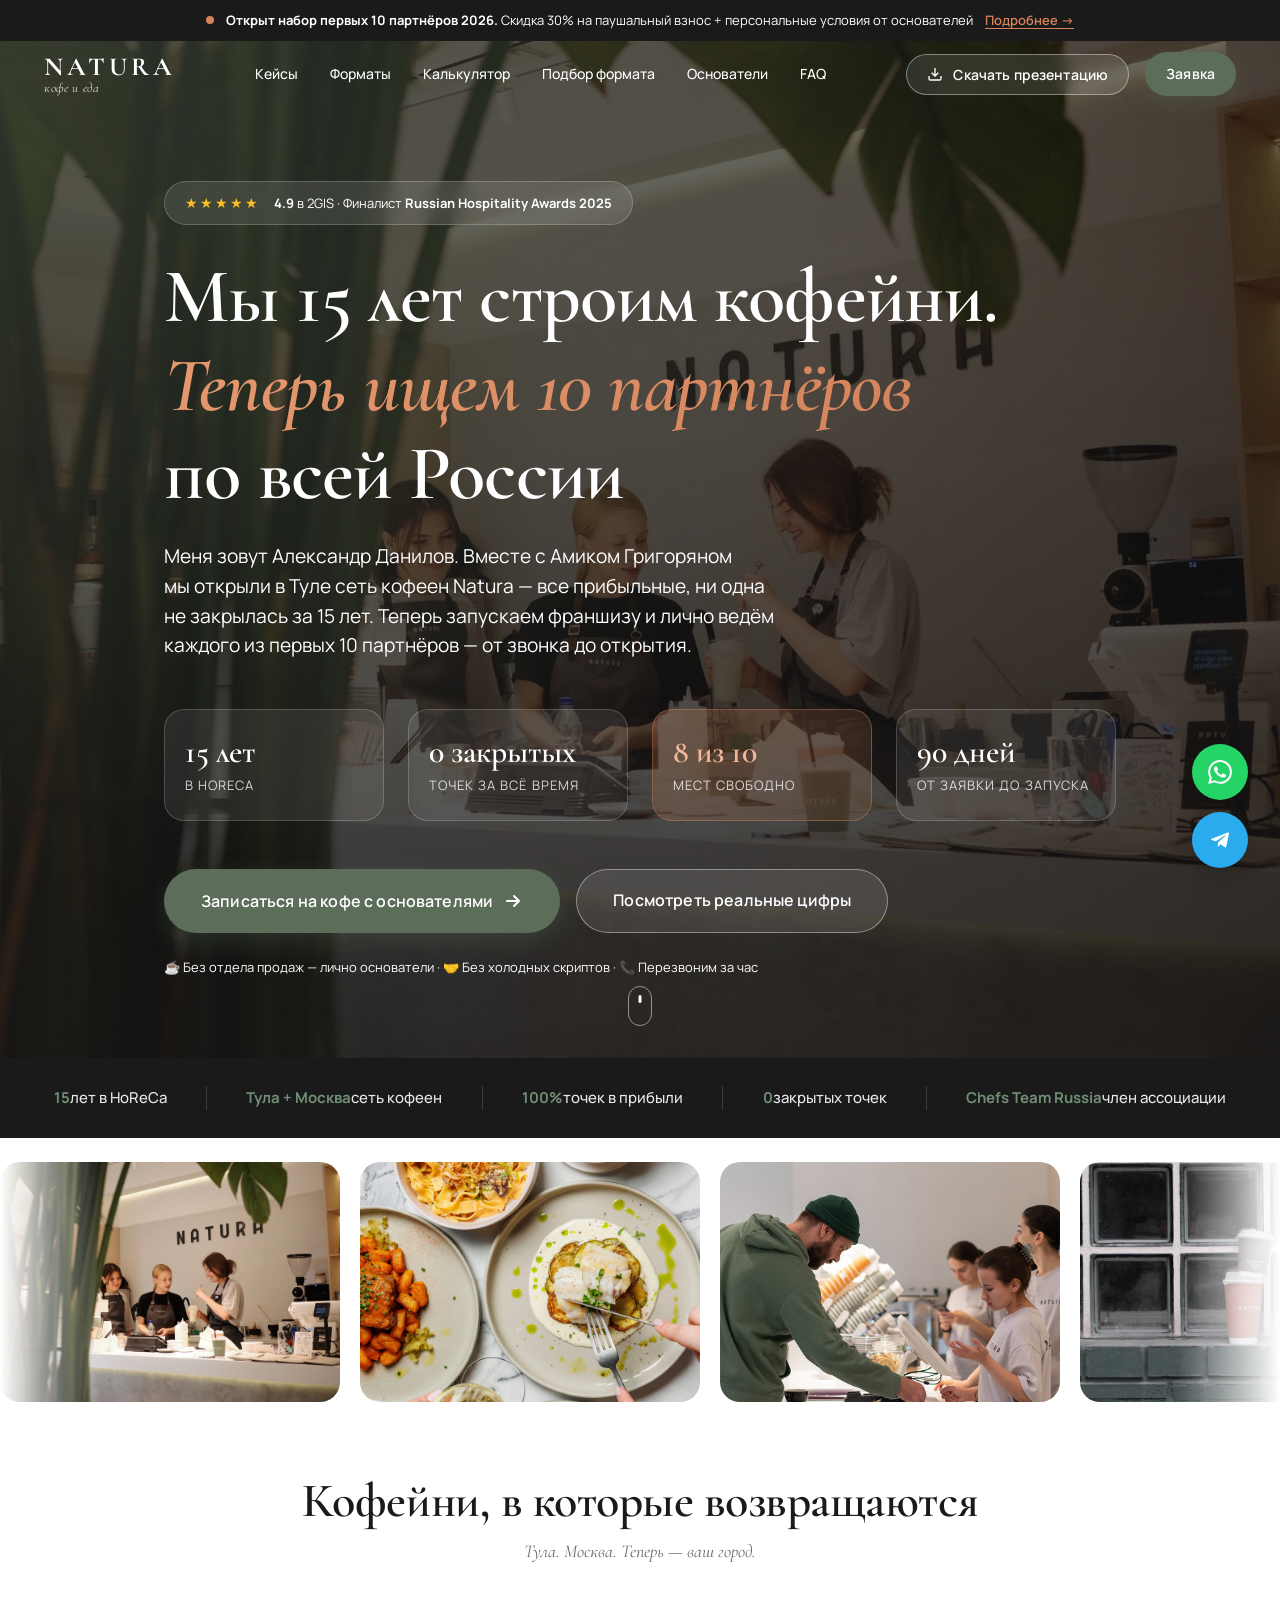
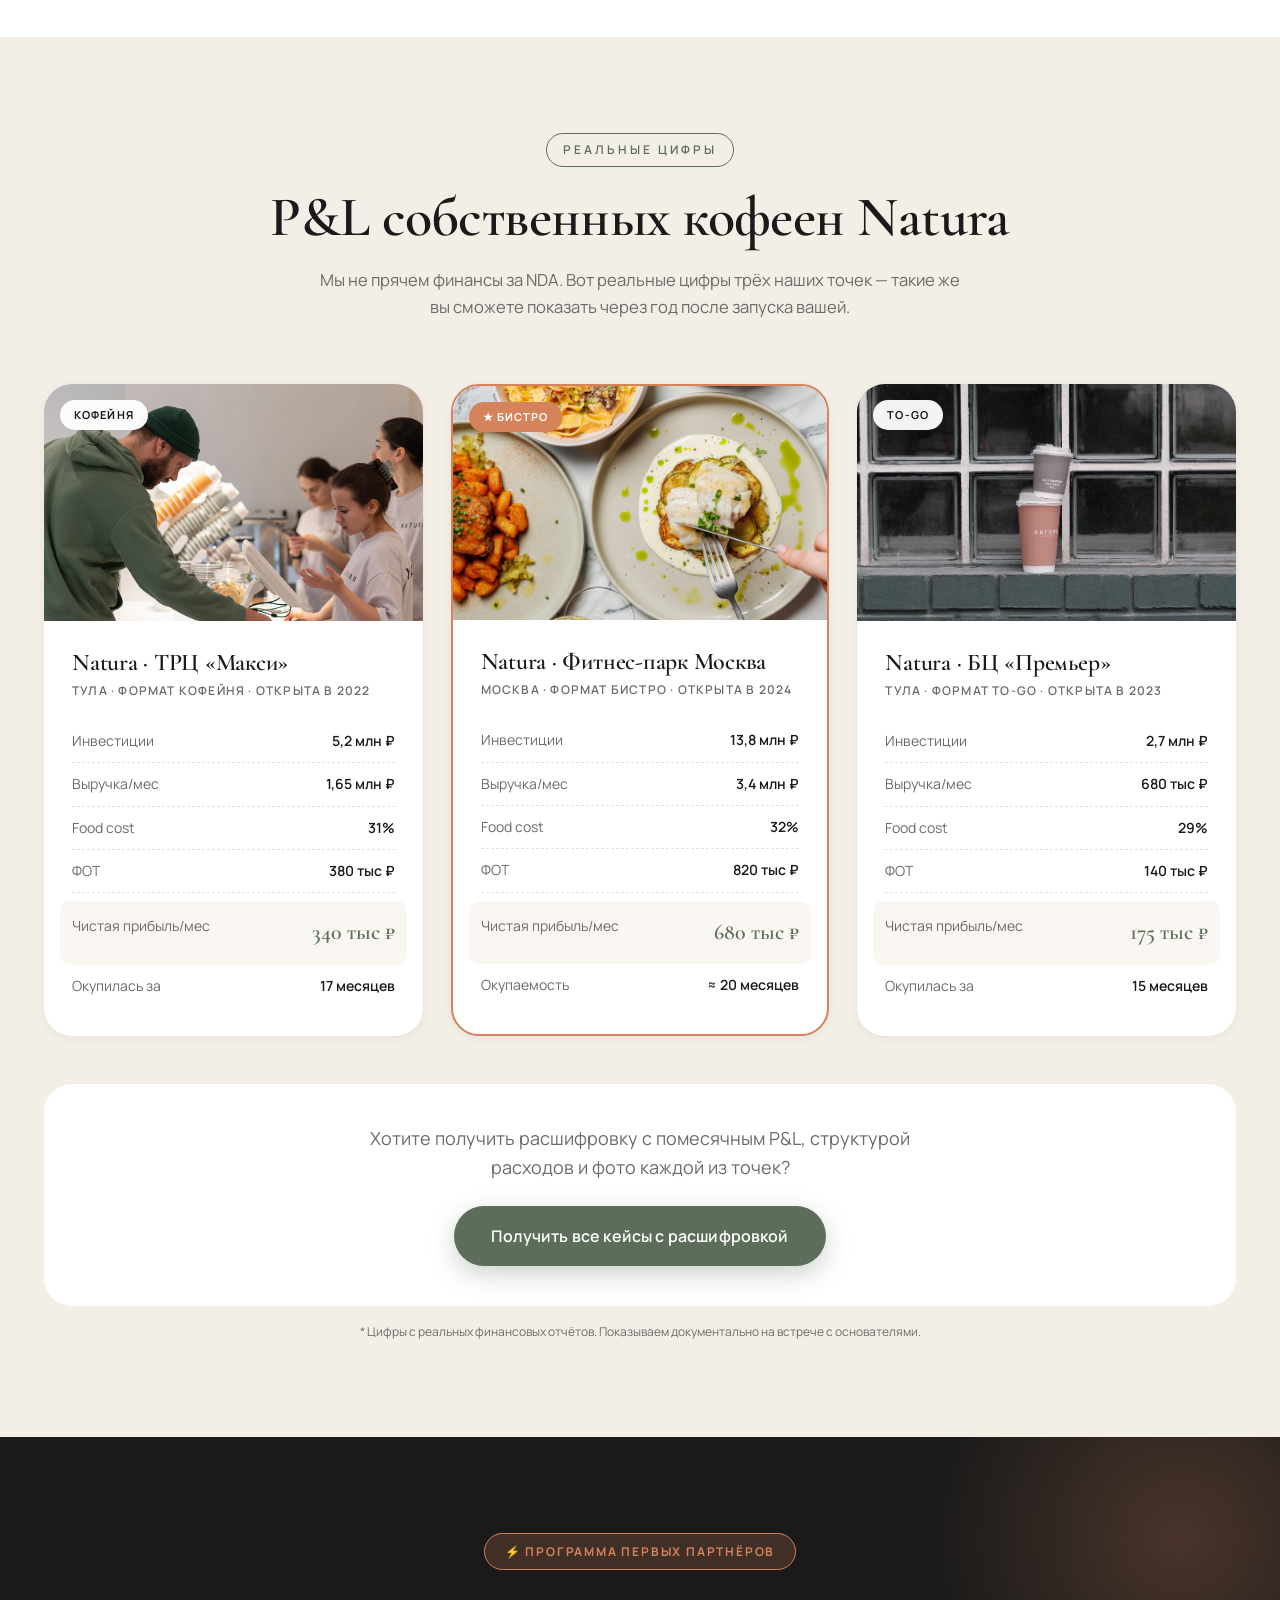
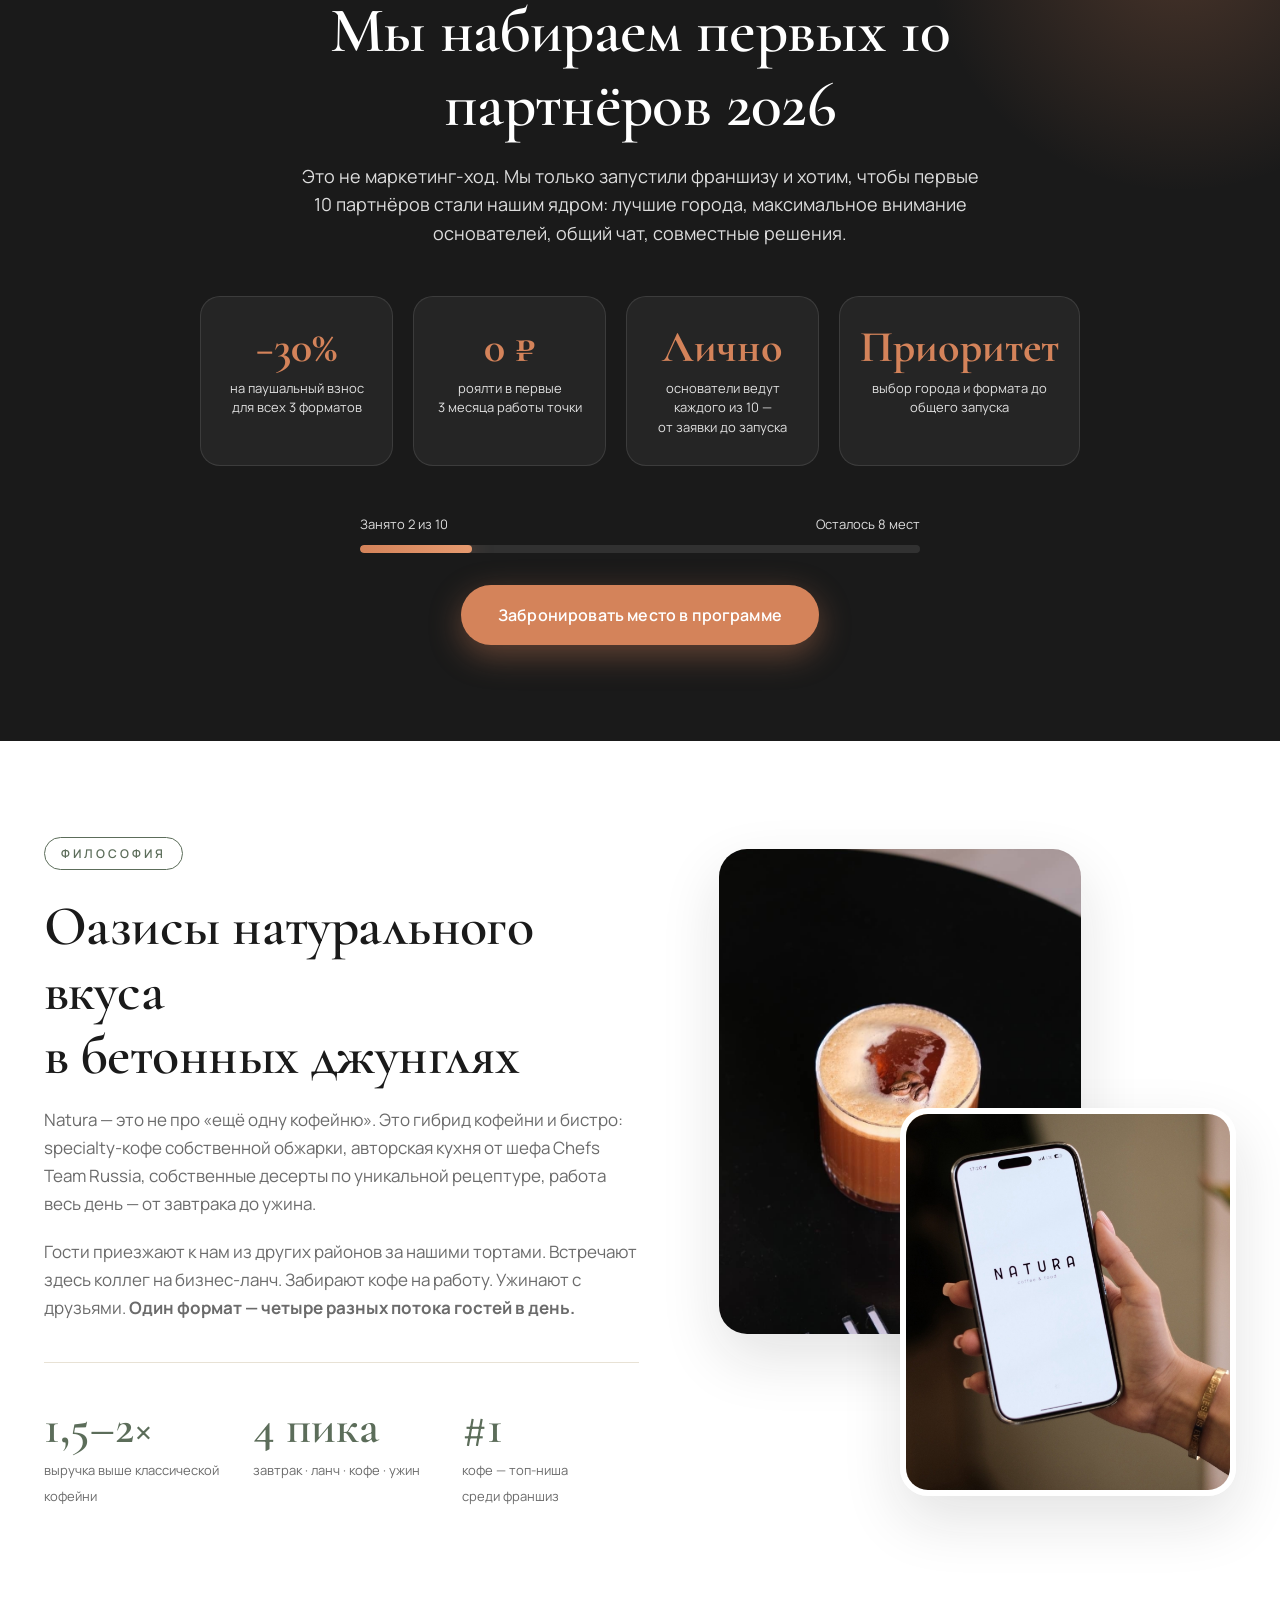
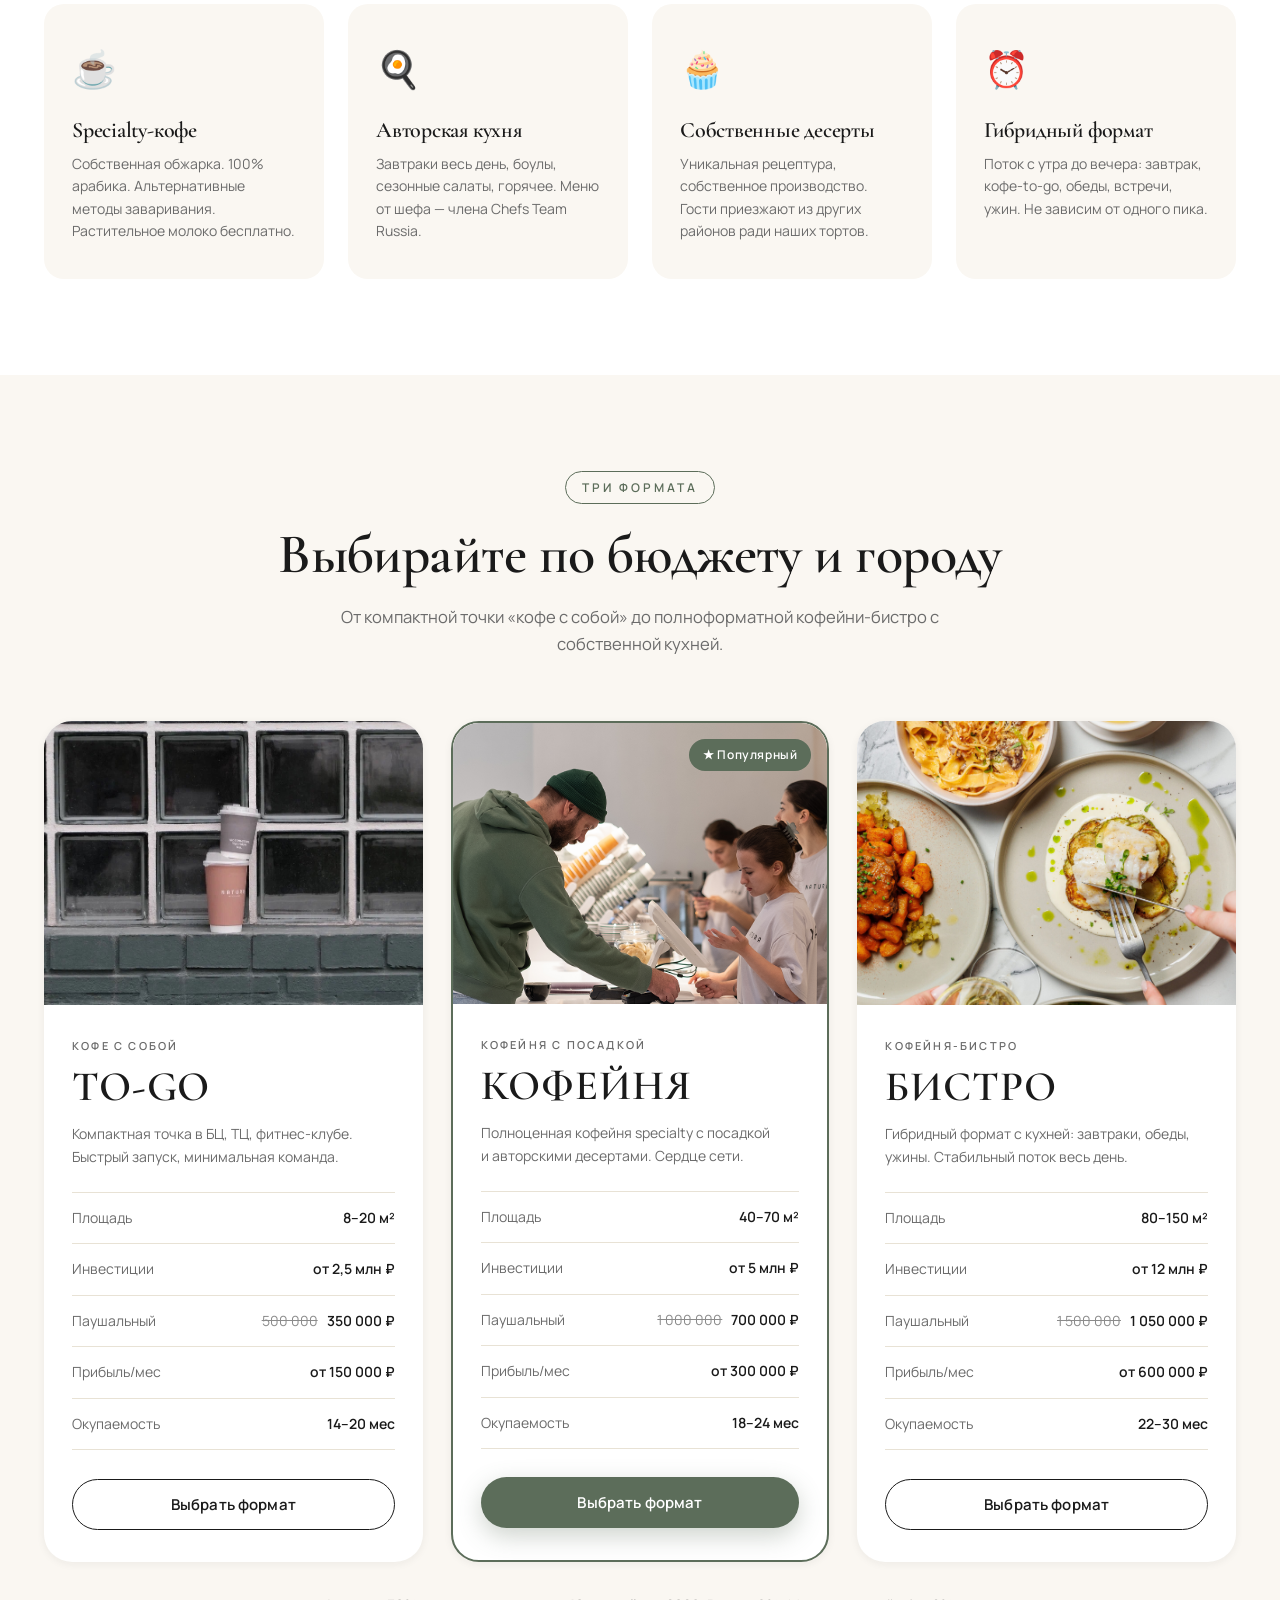
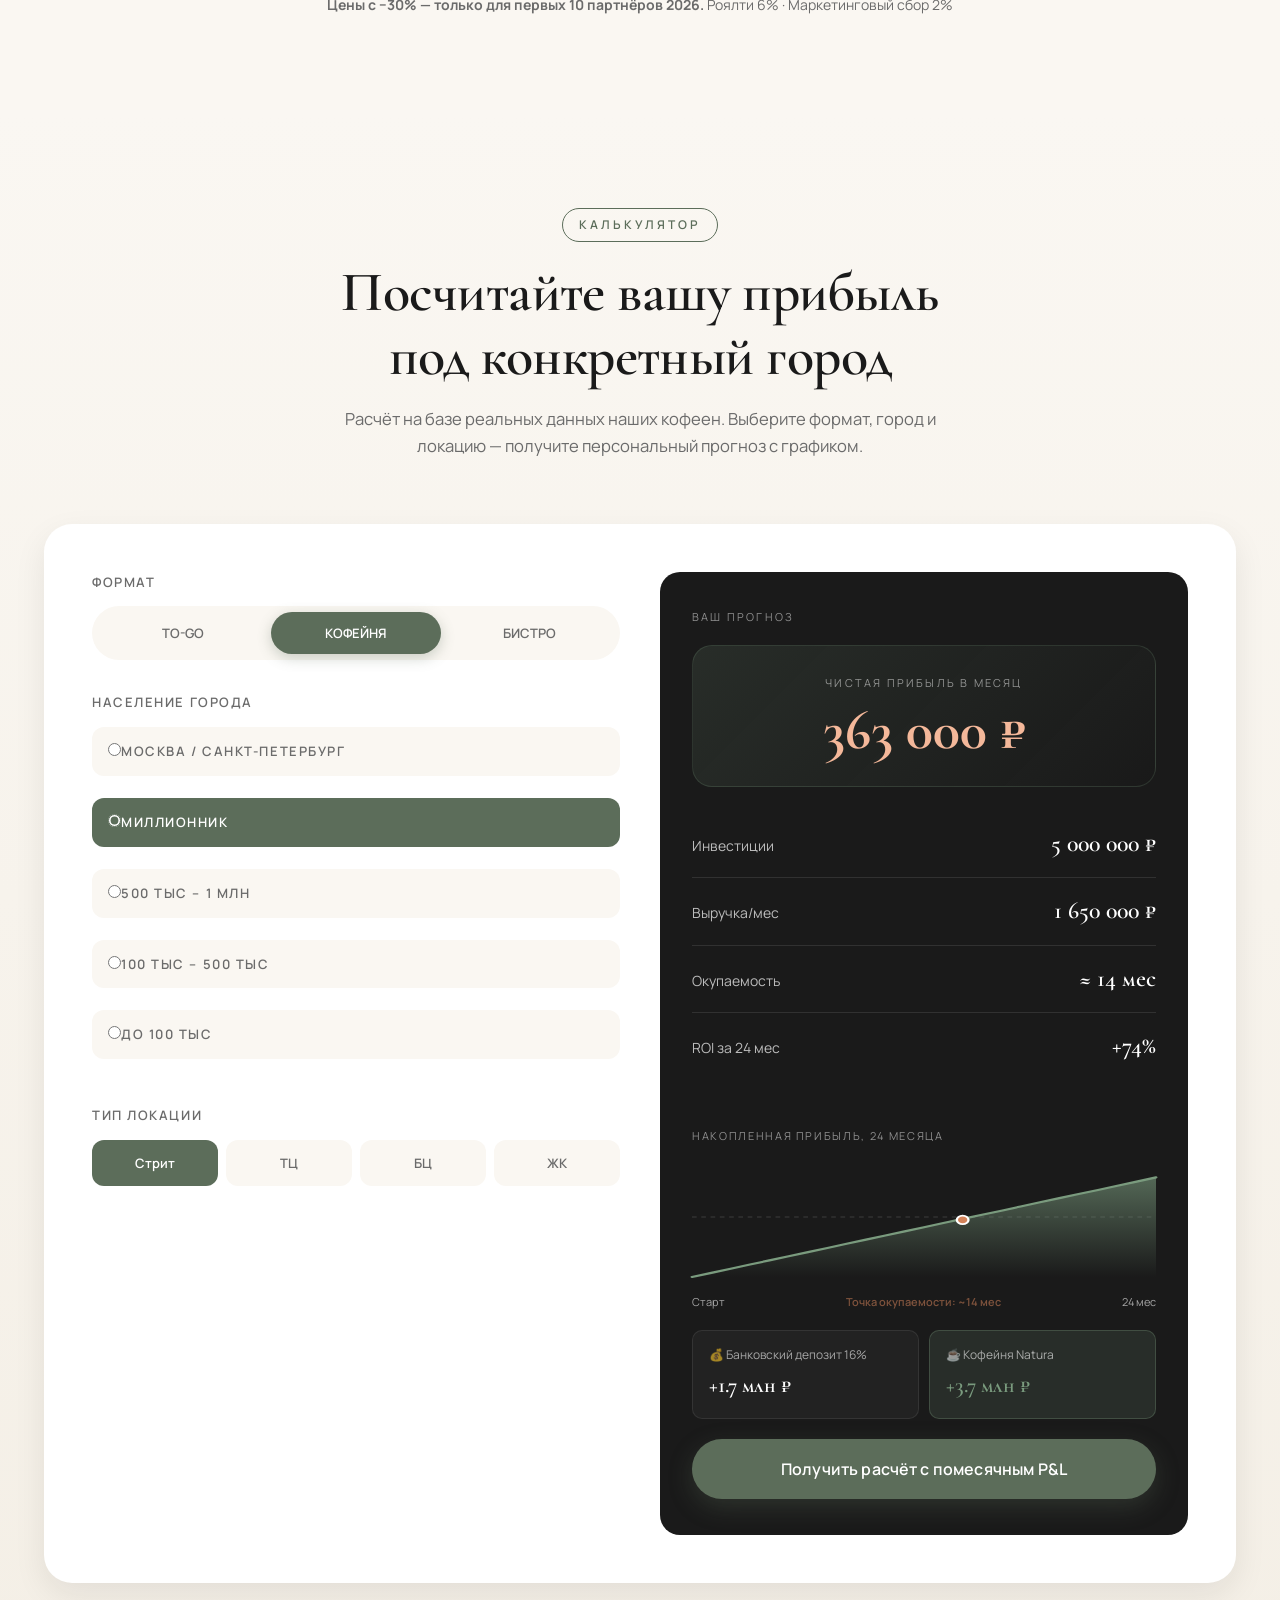
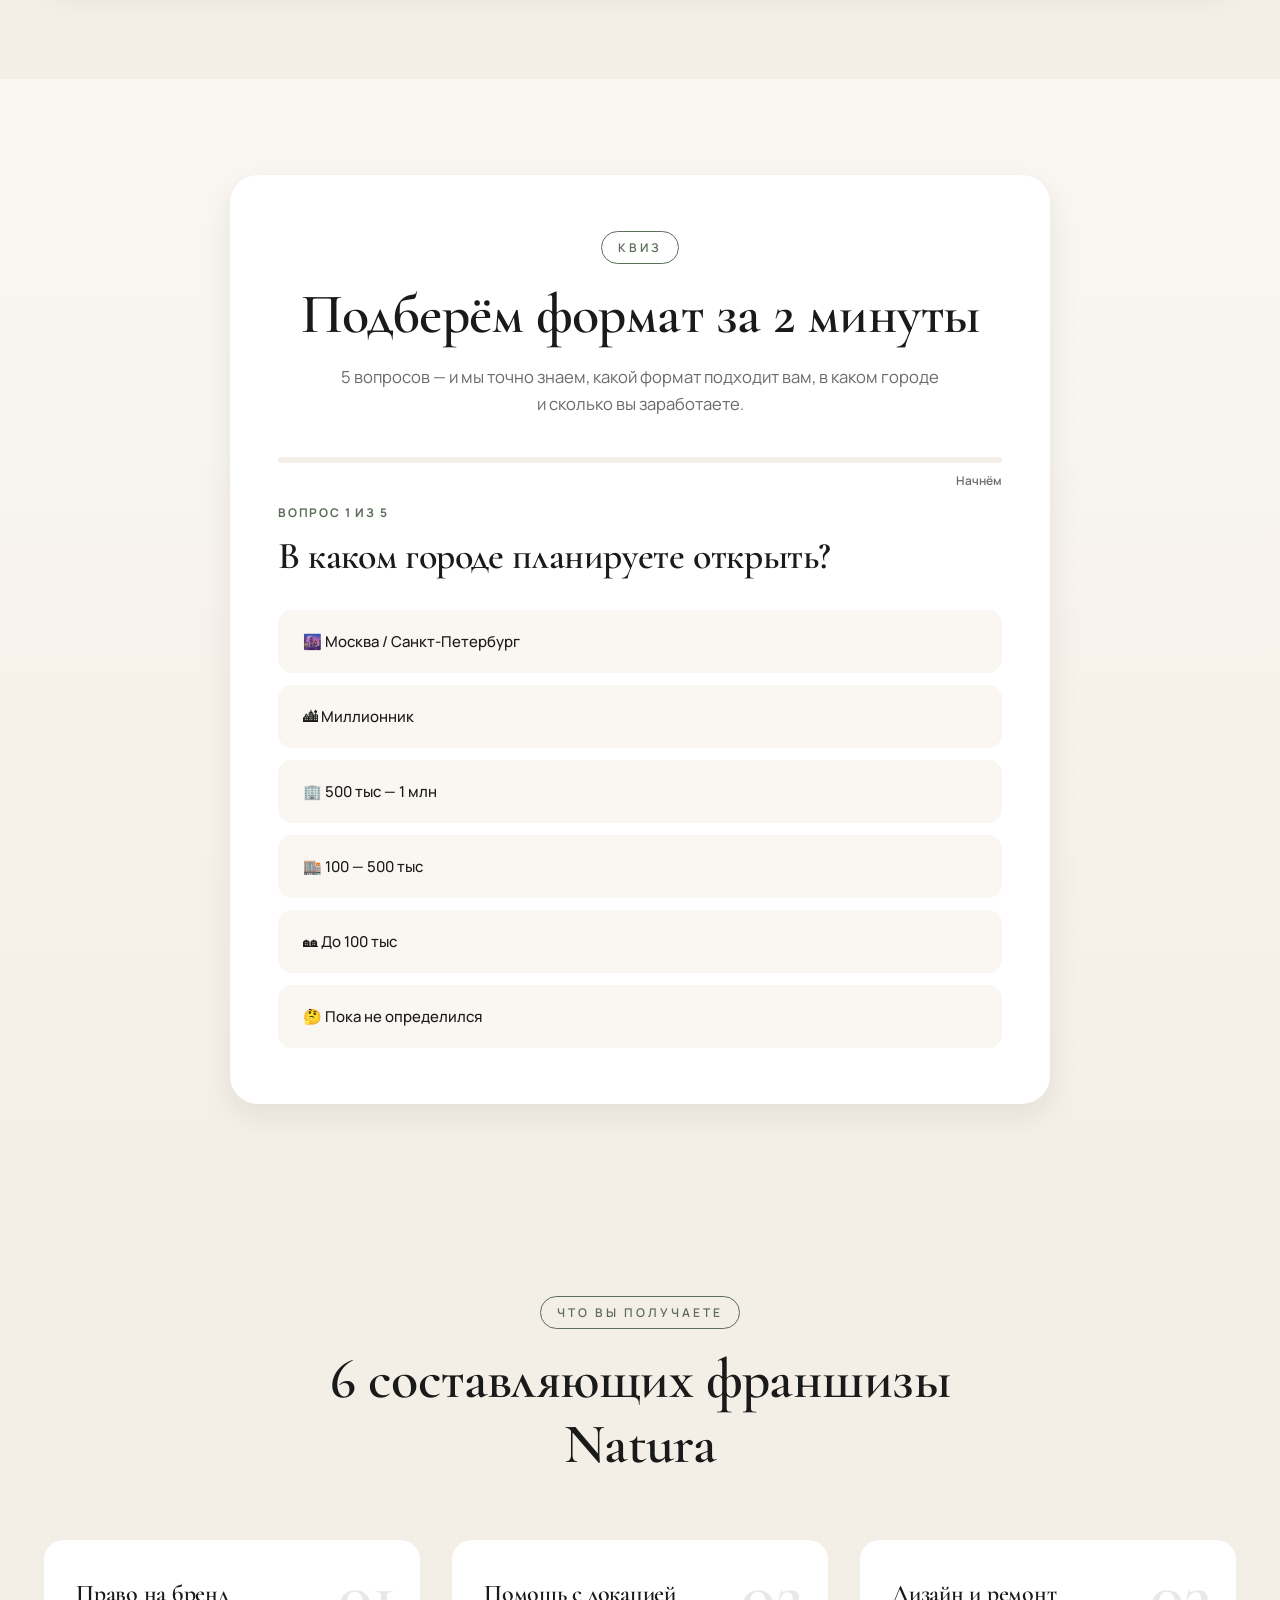
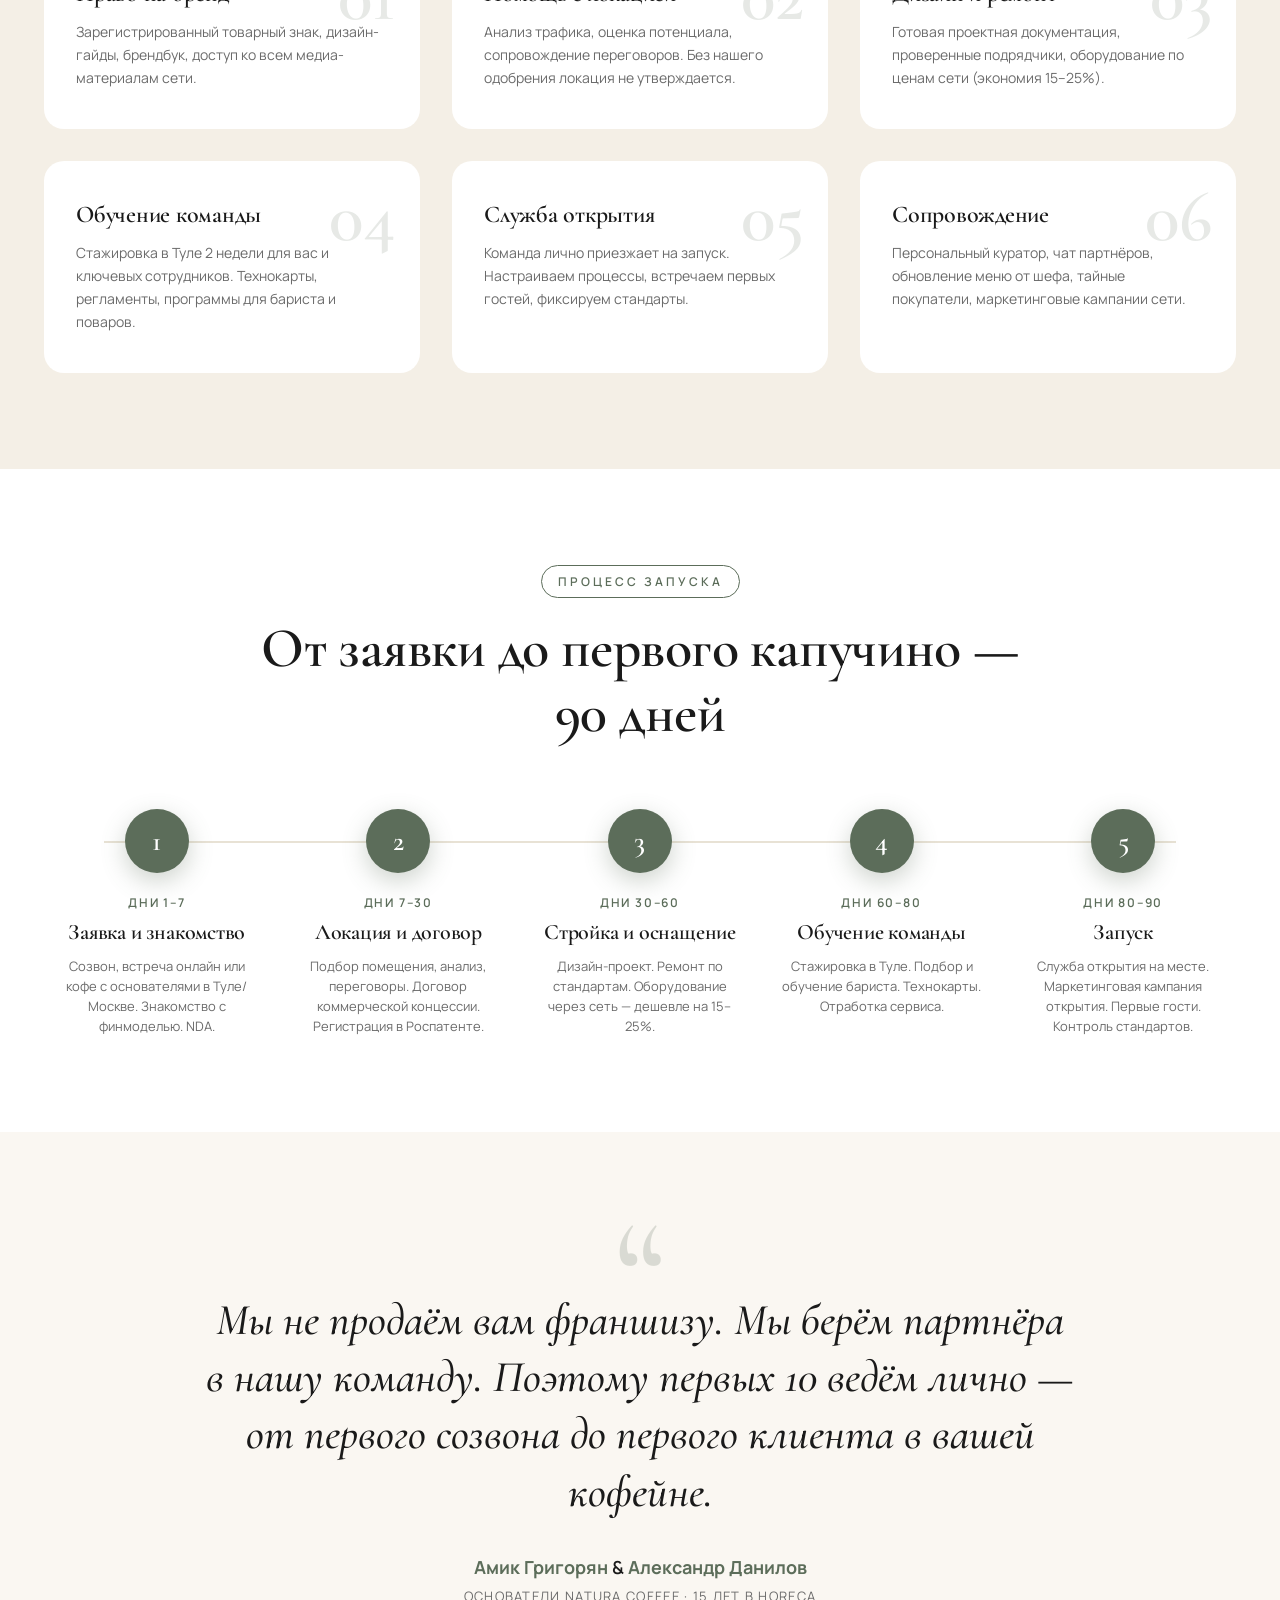
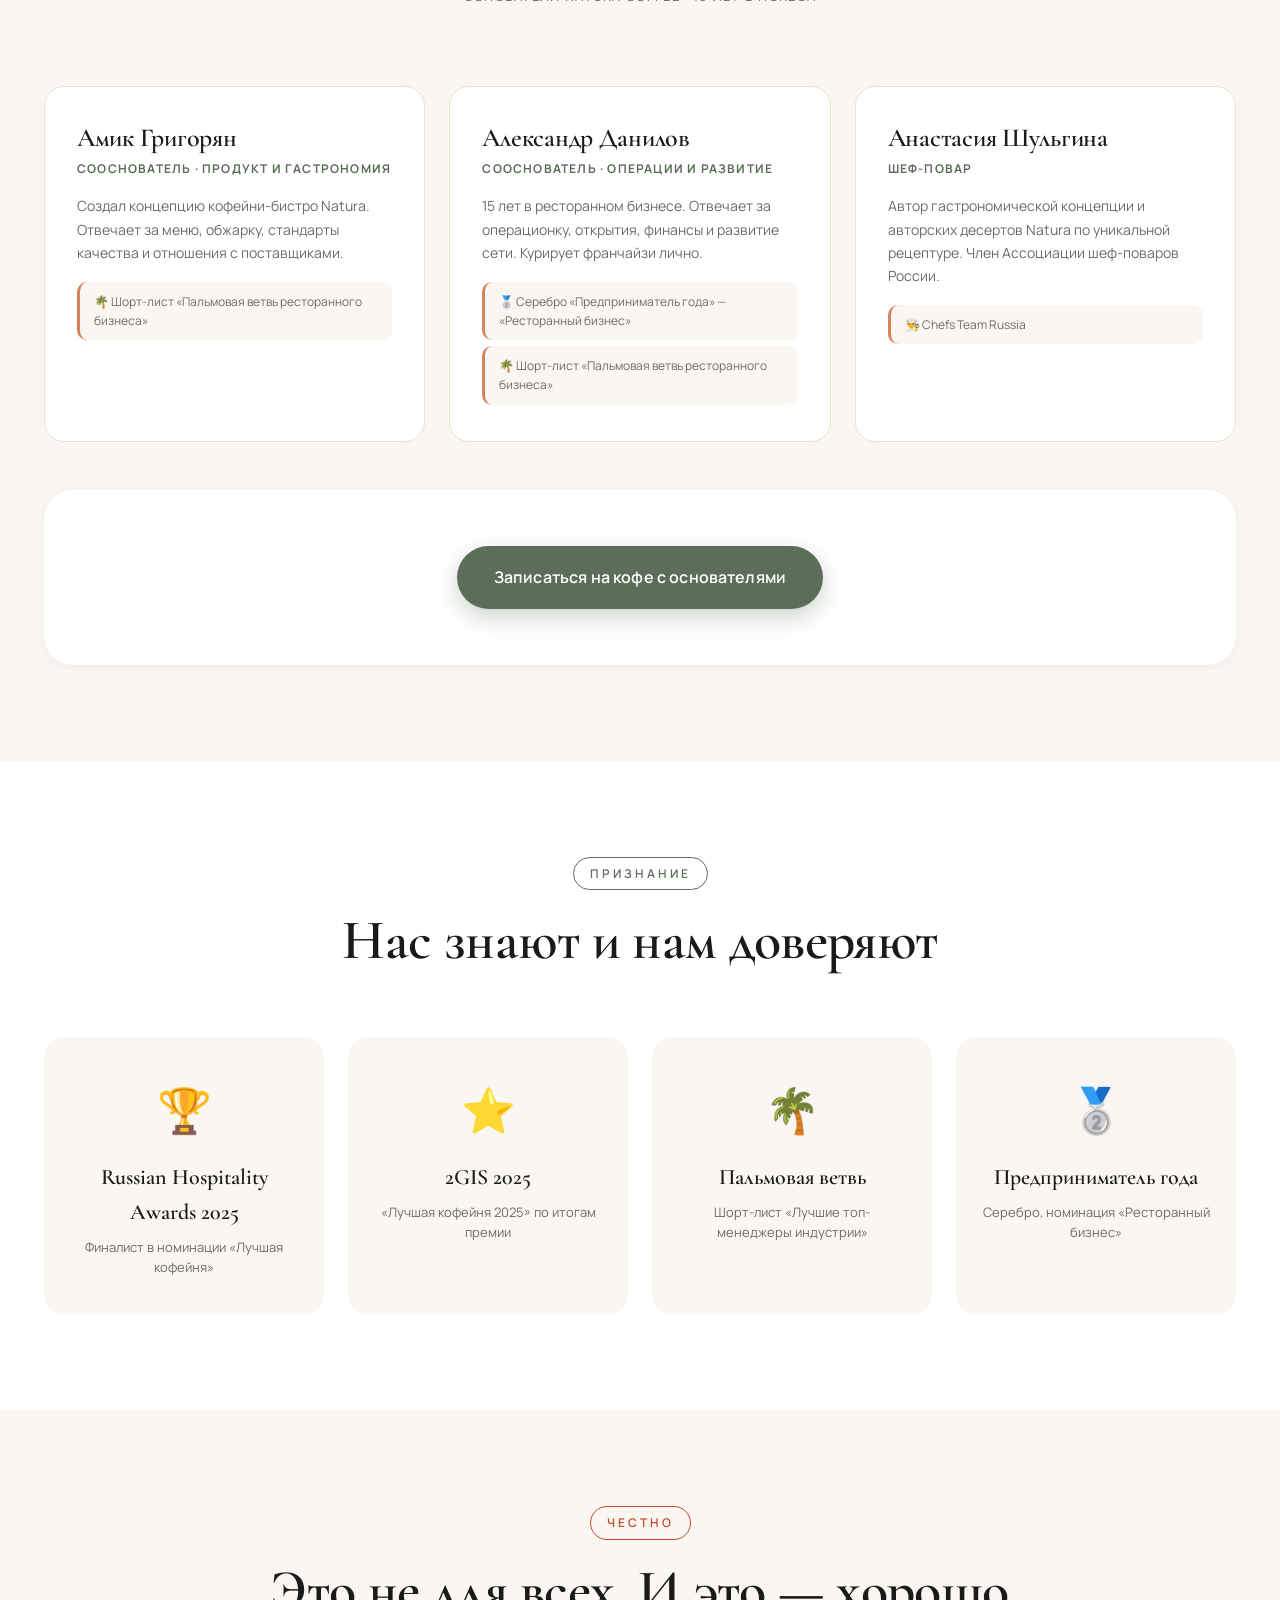
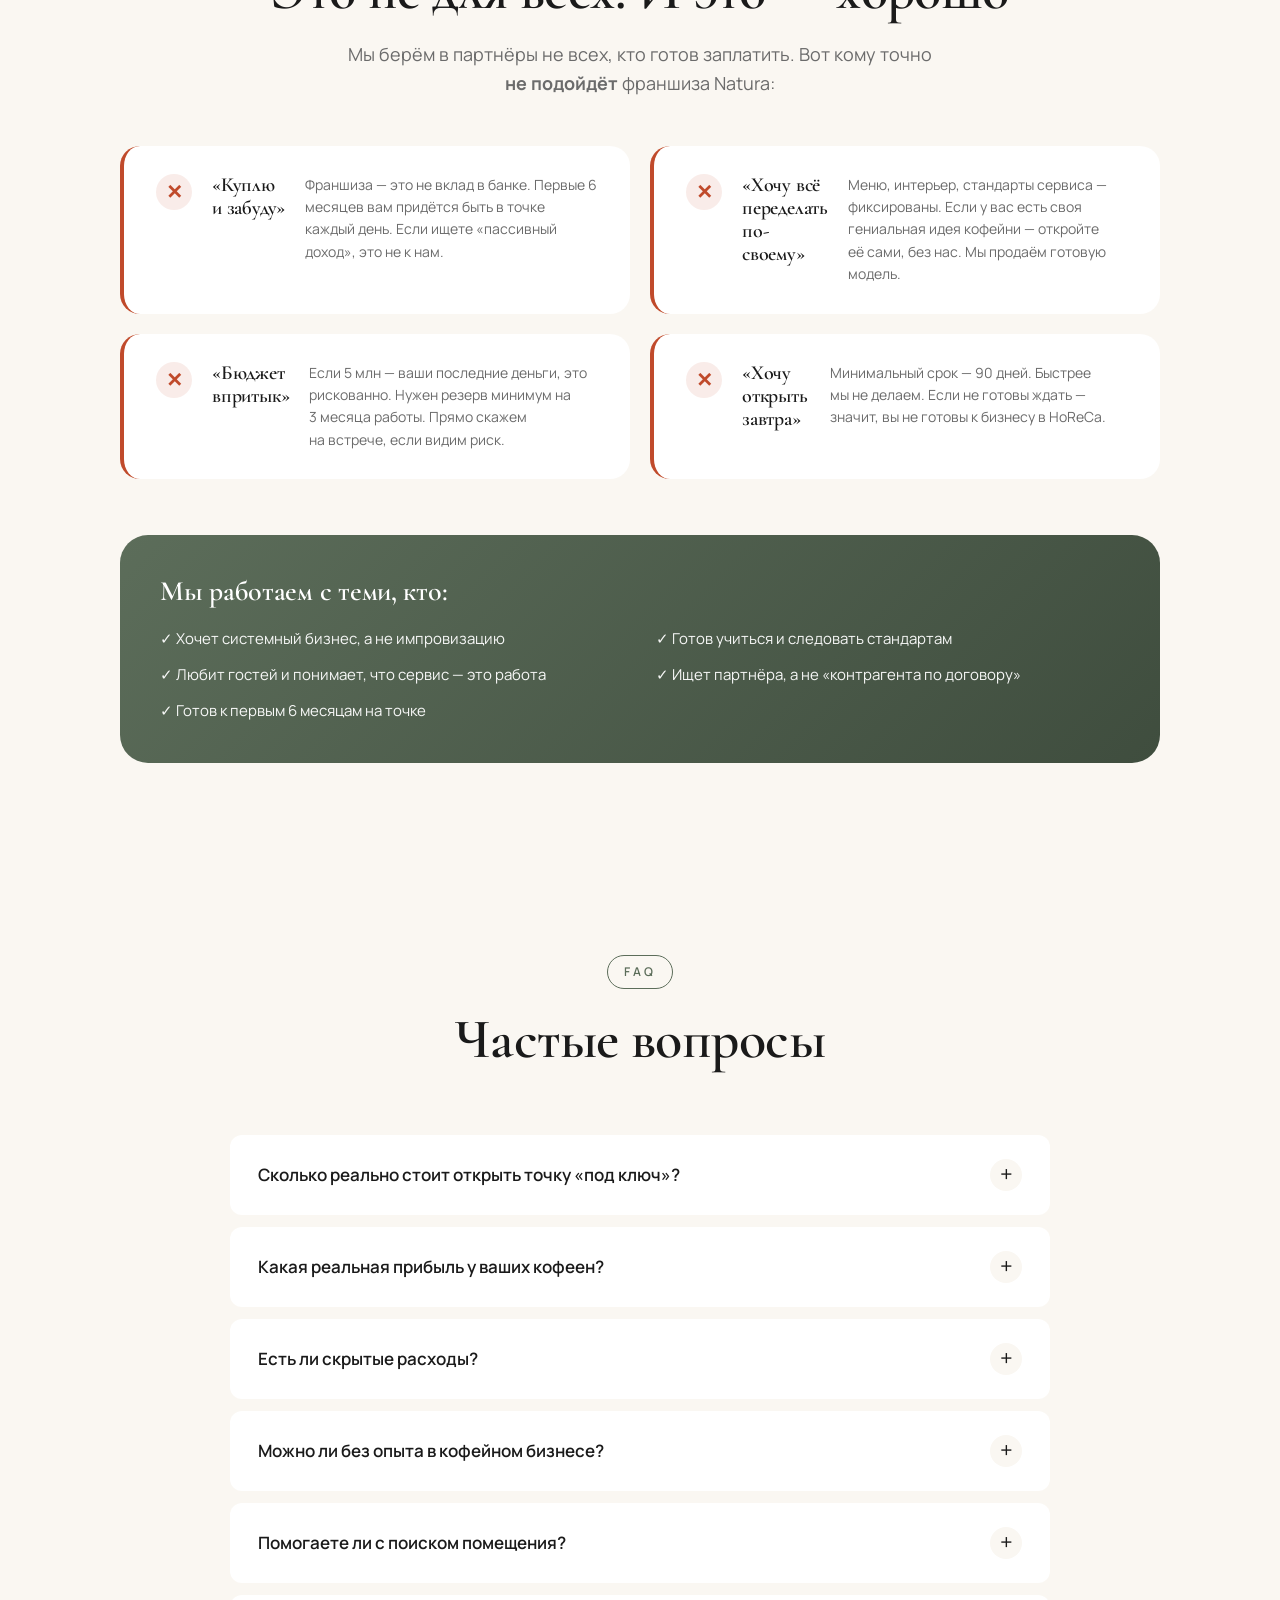
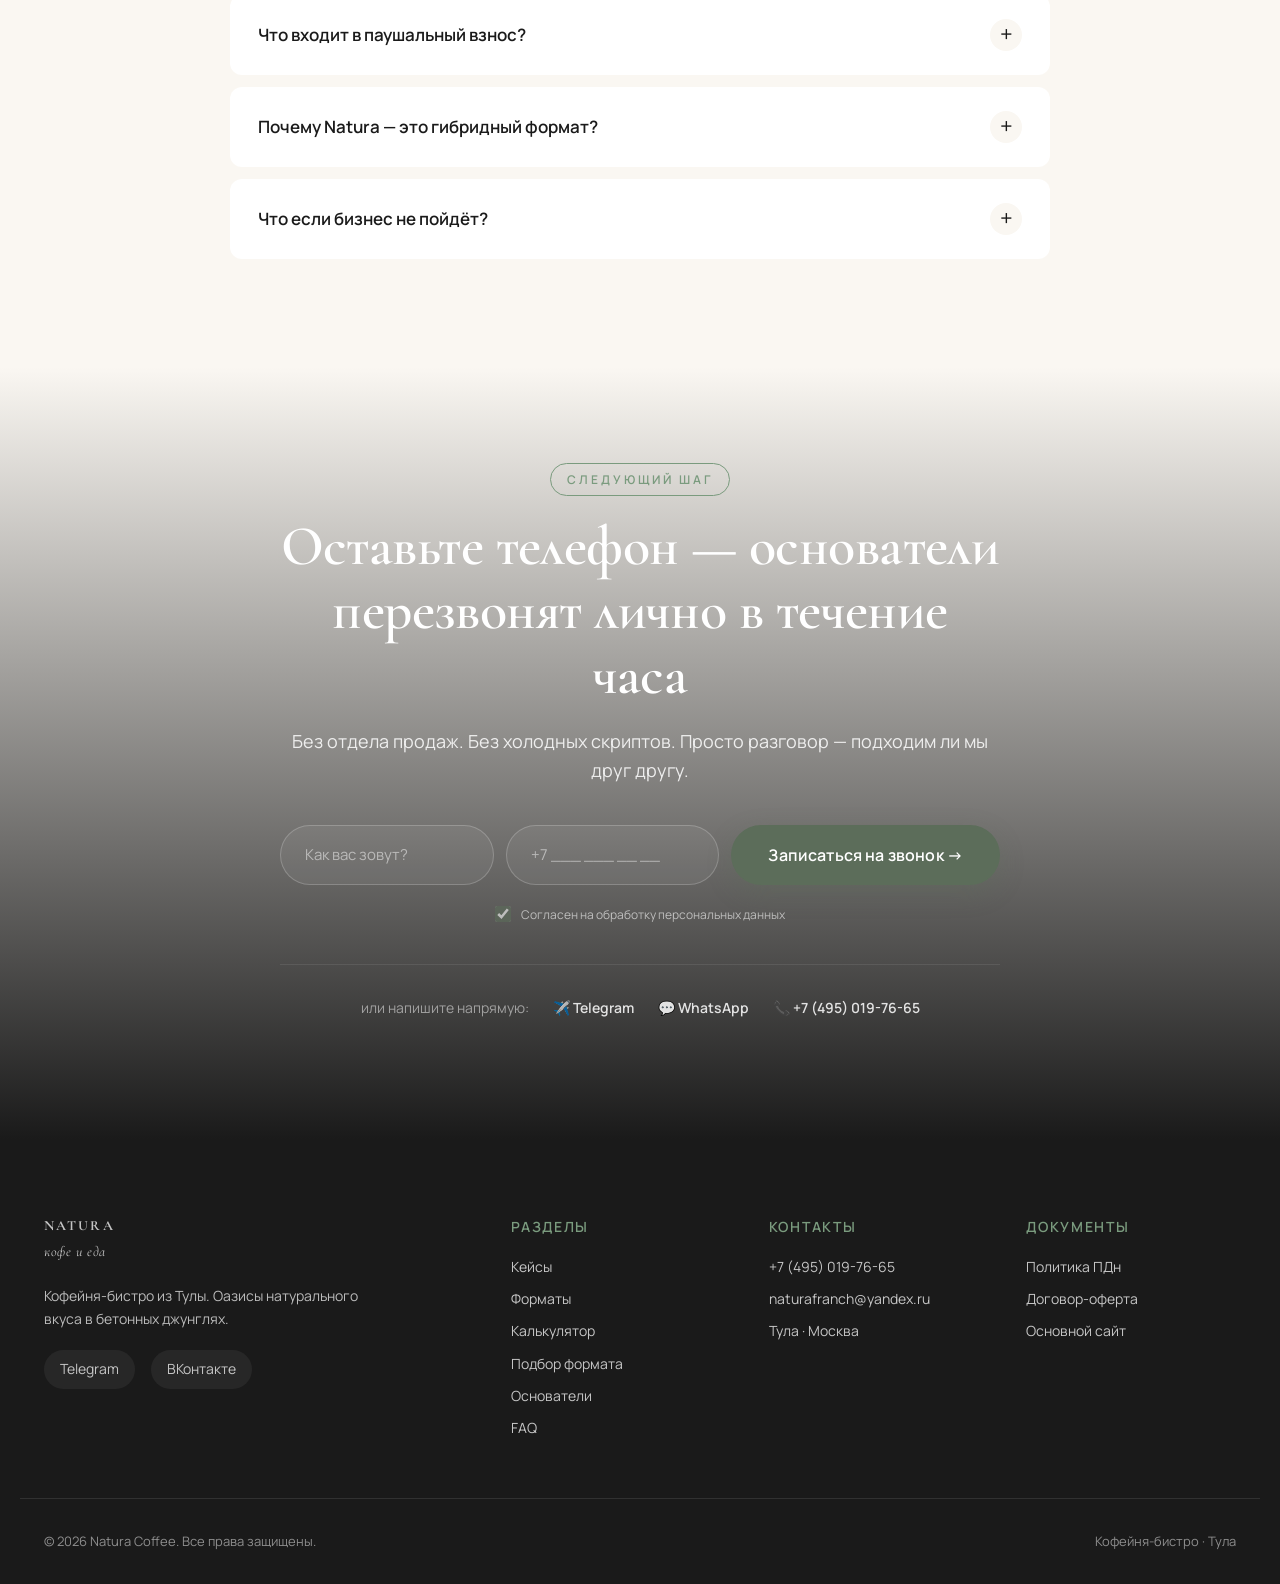
==== commit 6047c7a5: "Replace placeholder images with real Natura Coffee photos Pulled 16 brand photos from naturacoffee.r" ====
--- a/b.html
+++ b/b.html
@@ -8,7 +8,7 @@
 <meta property="og:title" content="Франшиза Natura Coffee — кофейня-бистро">
 <meta property="og:description" content="Первые 10 партнёров получают персональные условия от основателей. Запуск за 90 дней.">
 <meta property="og:type" content="website">
-<meta property="og:image" content="assets/img/hero-bistro.webp">
+<meta property="og:image" content="img/natura/interior-team.jpg">
 <link rel="preconnect" href="https://fonts.googleapis.com">
 <link rel="preconnect" href="https://fonts.gstatic.com" crossorigin>
 <link href="https://fonts.googleapis.com/css2?family=Cormorant+Garamond:wght@400;500;600;700&family=Manrope:wght@300;400;500;600;700;800&display=swap" rel="stylesheet">
@@ -57,7 +57,7 @@
 <!-- ============ HERO (VARIANT B: personal/story) ============ -->
 <section class="hero" id="top">
   <div class="hero__bg">
-    <img src="assets/img/hero-bistro.webp" alt="Интерьер кофейни-бистро Natura" loading="eager">
+    <img src="img/natura/interior-team.jpg" alt="Интерьер кофейни-бистро Natura" loading="eager">
     <div class="hero__overlay"></div>
   </div>
   <div class="container hero__inner">
@@ -133,23 +133,23 @@
 <section class="gallery" id="gallery">
   <div class="gallery__marquee">
     <div class="gallery__track">
-      <img src="assets/img/hero-bistro.webp" alt="">
-      <img src="assets/img/bistro-counter.webp" alt="">
-      <img src="assets/img/cafe-interior.webp" alt="">
-      <img src="assets/img/togo-counter.jpg" alt="">
-      <img src="assets/img/cups-shelf.webp" alt="">
-      <img src="assets/img/cup-green.webp" alt="">
-      <img src="assets/img/togo-2.jpg" alt="">
-      <img src="assets/img/togo-3.jpg" alt="">
+      <img src="img/natura/interior-team.jpg" alt="">
+      <img src="img/natura/food-assortment.jpg" alt="">
+      <img src="img/natura/interior-checkout.png" alt="">
+      <img src="img/natura/coffee-togo.jpg" alt="">
+      <img src="img/natura/brand-phone.jpg" alt="">
+      <img src="img/natura/coffee-signature.jpg" alt="">
+      <img src="img/natura/food-pasta.jpg" alt="">
+      <img src="img/natura/cake-raspberry.jpg" alt="">
       <!-- duplicate for seamless loop -->
-      <img src="assets/img/hero-bistro.webp" alt="">
-      <img src="assets/img/bistro-counter.webp" alt="">
-      <img src="assets/img/cafe-interior.webp" alt="">
-      <img src="assets/img/togo-counter.jpg" alt="">
-      <img src="assets/img/cups-shelf.webp" alt="">
-      <img src="assets/img/cup-green.webp" alt="">
-      <img src="assets/img/togo-2.jpg" alt="">
-      <img src="assets/img/togo-3.jpg" alt="">
+      <img src="img/natura/interior-team.jpg" alt="">
+      <img src="img/natura/food-assortment.jpg" alt="">
+      <img src="img/natura/interior-checkout.png" alt="">
+      <img src="img/natura/coffee-togo.jpg" alt="">
+      <img src="img/natura/brand-phone.jpg" alt="">
+      <img src="img/natura/coffee-signature.jpg" alt="">
+      <img src="img/natura/food-pasta.jpg" alt="">
+      <img src="img/natura/cake-raspberry.jpg" alt="">
     </div>
   </div>
   <div class="container gallery__caption">
@@ -170,7 +170,7 @@
     <div class="cases__grid">
       <article class="case">
         <div class="case__image">
-          <img src="assets/img/cafe-interior.webp" alt="Natura Тула ТРЦ">
+          <img src="img/natura/interior-checkout.png" alt="Natura Тула ТРЦ">
           <div class="case__badge">Кофейня</div>
         </div>
         <div class="case__body">
@@ -189,7 +189,7 @@
 
       <article class="case case--featured">
         <div class="case__image">
-          <img src="assets/img/bistro-counter.webp" alt="Natura Москва Фитнес-парк">
+          <img src="img/natura/food-assortment.jpg" alt="Natura Москва Фитнес-парк">
           <div class="case__badge case__badge--featured">★ Бистро</div>
         </div>
         <div class="case__body">
@@ -208,7 +208,7 @@
 
       <article class="case">
         <div class="case__image">
-          <img src="assets/img/togo-counter.jpg" alt="Natura TO-GO БЦ">
+          <img src="img/natura/coffee-togo.jpg" alt="Natura TO-GO БЦ">
           <div class="case__badge">TO-GO</div>
         </div>
         <div class="case__body">
@@ -304,8 +304,8 @@
         </div>
       </div>
       <div class="philosophy__image">
-        <img src="assets/img/cup-green.webp" alt="Стакан Natura" loading="lazy">
-        <img src="assets/img/cups-shelf.webp" alt="Полка с чашками Natura" loading="lazy" class="philosophy__image--second">
+        <img src="img/natura/coffee-signature.jpg" alt="Стакан Natura" loading="lazy">
+        <img src="img/natura/brand-phone.jpg" alt="Полка с чашками Natura" loading="lazy" class="philosophy__image--second">
       </div>
     </div>
 
@@ -346,7 +346,7 @@
     <div class="formats__grid">
       <article class="format-card" data-format="togo">
         <div class="format-card__image">
-          <img src="assets/img/togo-counter.jpg" alt="Формат кофе с собой" loading="lazy">
+          <img src="img/natura/coffee-togo.jpg" alt="Формат кофе с собой" loading="lazy">
         </div>
         <div class="format-card__body">
           <div class="format-card__tag">Кофе с собой</div>
@@ -366,7 +366,7 @@
       <article class="format-card format-card--featured" data-format="cafe">
         <div class="format-card__badge">★ Популярный</div>
         <div class="format-card__image">
-          <img src="assets/img/cafe-interior.webp" alt="Формат кофейня" loading="lazy">
+          <img src="img/natura/interior-checkout.png" alt="Формат кофейня" loading="lazy">
         </div>
         <div class="format-card__body">
           <div class="format-card__tag">Кофейня с посадкой</div>
@@ -385,7 +385,7 @@
 
       <article class="format-card" data-format="bistro">
         <div class="format-card__image">
-          <img src="assets/img/bistro-counter.webp" alt="Формат кофейня-бистро" loading="lazy">
+          <img src="img/natura/food-assortment.jpg" alt="Формат кофейня-бистро" loading="lazy">
         </div>
         <div class="format-card__body">
           <div class="format-card__tag">Кофейня-бистро</div>
@@ -620,8 +620,8 @@
         <form class="quiz__form">
           <input type="text" name="name" placeholder="Как вас зовут?" required>
           <input type="tel" name="phone" placeholder="+7 ___ ___ __ __" required>
+          <label class="quiz__consent"><input type="checkbox" checked required><span>Согласен на обработку <a href="/privacy.html" target="_blank">персональных данных</a></span></label>
           <button type="submit" class="btn btn--primary btn--block btn--lg">Получить финмодель</button>
-          <label class="field__consent"><input type="checkbox" required><span>Согласен на&nbsp;обработку ПДн</span></label>
         </form>
       </div>
 
@@ -930,7 +930,7 @@
 
       <div class="contact__final-alt">
         <span>или напишите напрямую:</span>
-        <a href="https://t.me/naturacoffeefood" target="_blank" rel="noopener">✈️ Telegram</a>
+        <a href="https://t.me/natura_franchise" target="_blank" rel="noopener">✈️ Telegram</a>
         <a href="https://wa.me/74950197665" target="_blank" rel="noopener">💬 WhatsApp</a>
         <a href="tel:+74950197665">📞 +7 (495) 019-76-65</a>
       </div>
@@ -948,7 +948,7 @@
       </div>
       <p>Кофейня-бистро из&nbsp;Тулы. Оазисы натурального вкуса в&nbsp;бетонных джунглях.</p>
       <div class="footer__socials">
-        <a href="https://t.me/naturacoffeefood" target="_blank" rel="noopener">Telegram</a>
+        <a href="https://t.me/natura_franchise" target="_blank" rel="noopener">Telegram</a>
         <a href="https://vk.com/naturacoffeefood" target="_blank" rel="noopener">ВКонтакте</a>
       </div>
     </div>
@@ -969,7 +969,7 @@
     </div>
     <div class="footer__col">
       <h4>Документы</h4>
-      <a href="#">Политика ПДн</a>
+      <a href="/privacy.html">Политика ПДн</a>
       <a href="#">Договор-оферта</a>
       <a href="https://naturacoffee.ru" target="_blank">Основной сайт</a>
     </div>
@@ -985,7 +985,7 @@
   <a href="https://wa.me/74950197665" class="fab__btn fab__btn--wa" target="_blank" rel="noopener" aria-label="WhatsApp">
     <svg viewBox="0 0 24 24" width="24" height="24" fill="currentColor"><path d="M17.472 14.382c-.297-.149-1.758-.867-2.03-.967-.273-.099-.471-.148-.67.15-.197.297-.767.966-.94 1.164-.173.199-.347.223-.644.075-.297-.15-1.255-.463-2.39-1.475-.883-.788-1.48-1.761-1.653-2.059-.173-.297-.018-.458.13-.606.134-.133.298-.347.446-.52.149-.174.198-.298.298-.497.099-.198.05-.371-.025-.52-.075-.149-.669-1.612-.916-2.207-.242-.579-.487-.5-.669-.51-.173-.008-.371-.01-.57-.01-.198 0-.52.074-.792.372-.272.297-1.04 1.016-1.04 2.479 0 1.462 1.065 2.875 1.213 3.074.149.198 2.096 3.2 5.077 4.487.709.306 1.262.489 1.694.625.712.227 1.36.195 1.871.118.571-.085 1.758-.719 2.006-1.413.248-.694.248-1.289.173-1.413-.074-.124-.272-.198-.57-.347m-5.421 7.403h-.004a9.87 9.87 0 01-5.031-1.378l-.361-.214-3.741.982.998-3.648-.235-.374a9.86 9.86 0 01-1.51-5.26c.001-5.45 4.436-9.884 9.888-9.884 2.64 0 5.122 1.03 6.988 2.898a9.825 9.825 0 012.893 6.994c-.003 5.45-4.437 9.884-9.885 9.884m8.413-18.297A11.815 11.815 0 0012.05 0C5.495 0 .16 5.335.157 11.892c0 2.096.547 4.142 1.588 5.945L.057 24l6.305-1.654a11.882 11.882 0 005.683 1.448h.005c6.554 0 11.89-5.335 11.893-11.893a11.821 11.821 0 00-3.48-8.413Z"/></svg>
   </a>
-  <a href="https://t.me/naturacoffeefood" class="fab__btn fab__btn--tg" target="_blank" rel="noopener" aria-label="Telegram">
+  <a href="https://t.me/natura_franchise" class="fab__btn fab__btn--tg" target="_blank" rel="noopener" aria-label="Telegram">
     <svg viewBox="0 0 24 24" width="24" height="24" fill="currentColor"><path d="M9.78 18.65l.28-4.23 7.68-6.92c.34-.31-.07-.46-.52-.19L7.74 13.3 3.64 12c-.88-.25-.89-.86.2-1.3l15.97-6.16c.73-.33 1.43.18 1.15 1.3l-2.72 12.81c-.19.91-.74 1.13-1.5.71L12.6 16.3l-1.99 1.93c-.23.23-.42.42-.83.42z"/></svg>
   </a>
 </div>
--- a/styles.css
+++ b/styles.css
@@ -1,6 +1,6 @@
 /* ============ RESET & BASE ============ */
 *,*::before,*::after{box-sizing:border-box;margin:0;padding:0}
-html{scroll-behavior:smooth;-webkit-text-size-adjust:100%}
+html{scroll-behavior:smooth;-webkit-text-size-adjust:100%;overflow-x:hidden}
 body{
   font-family:'Manrope',-apple-system,BlinkMacSystemFont,sans-serif;
   font-size:16px;line-height:1.6;color:var(--c-text);
@@ -1686,6 +1686,27 @@
   outline:none;
   border-color:var(--c-primary);
   background:#fff;
+}
+.quiz__consent{
+  display:flex;
+  align-items:center;
+  gap:10px;
+  font-size:13px;
+  color:var(--c-text-soft);
+  cursor:pointer;
+  padding:4px 0;
+}
+.quiz__consent input[type="checkbox"]{
+  width:18px;
+  height:18px;
+  accent-color:var(--c-primary);
+  flex-shrink:0;
+  cursor:pointer;
+}
+.quiz__consent a{
+  color:var(--c-primary);
+  text-decoration:underline;
+  text-underline-offset:2px;
 }
 
 /* ============ FOUNDERS QUOTE ============ */
@@ -2048,17 +2069,22 @@
   .format-card__body{padding:24px 20px}
   .format-card__desc{font-size:13px}
 
+  /* --- Cases CTA --- */
+  .cases__cta{padding:24px 16px}
+
   /* --- Calculator --- */
-  .calc__wrap{padding:20px 16px}
+  .calc__wrap{padding:20px 16px;overflow:hidden}
   .calc__hero-value{font-size:36px}
   .calc__toggle{grid-template-columns:repeat(2,1fr)}
   .calc__field label{font-size:12px}
   .calc__field{margin-bottom:24px}
-  .calc__output{padding:24px 16px}
-  .calc__row b{font-size:20px}
-  .calc__row--accent b{font-size:24px}
-  .calc__row span{font-size:13px}
-  .calc__tab{padding:10px 12px;font-size:12px}
+  .calc__output{padding:24px 16px;overflow:hidden}
+  .calc__tabs{overflow:hidden;border-radius:100px}
+  .calc__tab{padding:10px 8px;font-size:11px;min-width:0;overflow:hidden;text-overflow:ellipsis}
+  .calc__row{gap:8px;flex-wrap:nowrap;overflow:hidden}
+  .calc__row b{font-size:18px;white-space:nowrap;text-align:right;flex-shrink:0}
+  .calc__row--accent b{font-size:22px}
+  .calc__row span{font-size:12px;flex-shrink:1;min-width:0}
   .calc__compare-item b{font-size:18px}
 
   /* --- Philosophy --- */
@@ -2172,4 +2198,9 @@
   .hero__socialproof .hero__stars{font-size:12px}
   .calc__toggle{grid-template-columns:1fr}
   .calc__compare{grid-template-columns:1fr}
-}
+  .calc__row b{font-size:16px}
+  .calc__row--accent b{font-size:20px}
+  .calc__hero-value{font-size:30px}
+  .cases__cta{padding:20px 12px}
+  .cases__cta p{font-size:15px}
+}
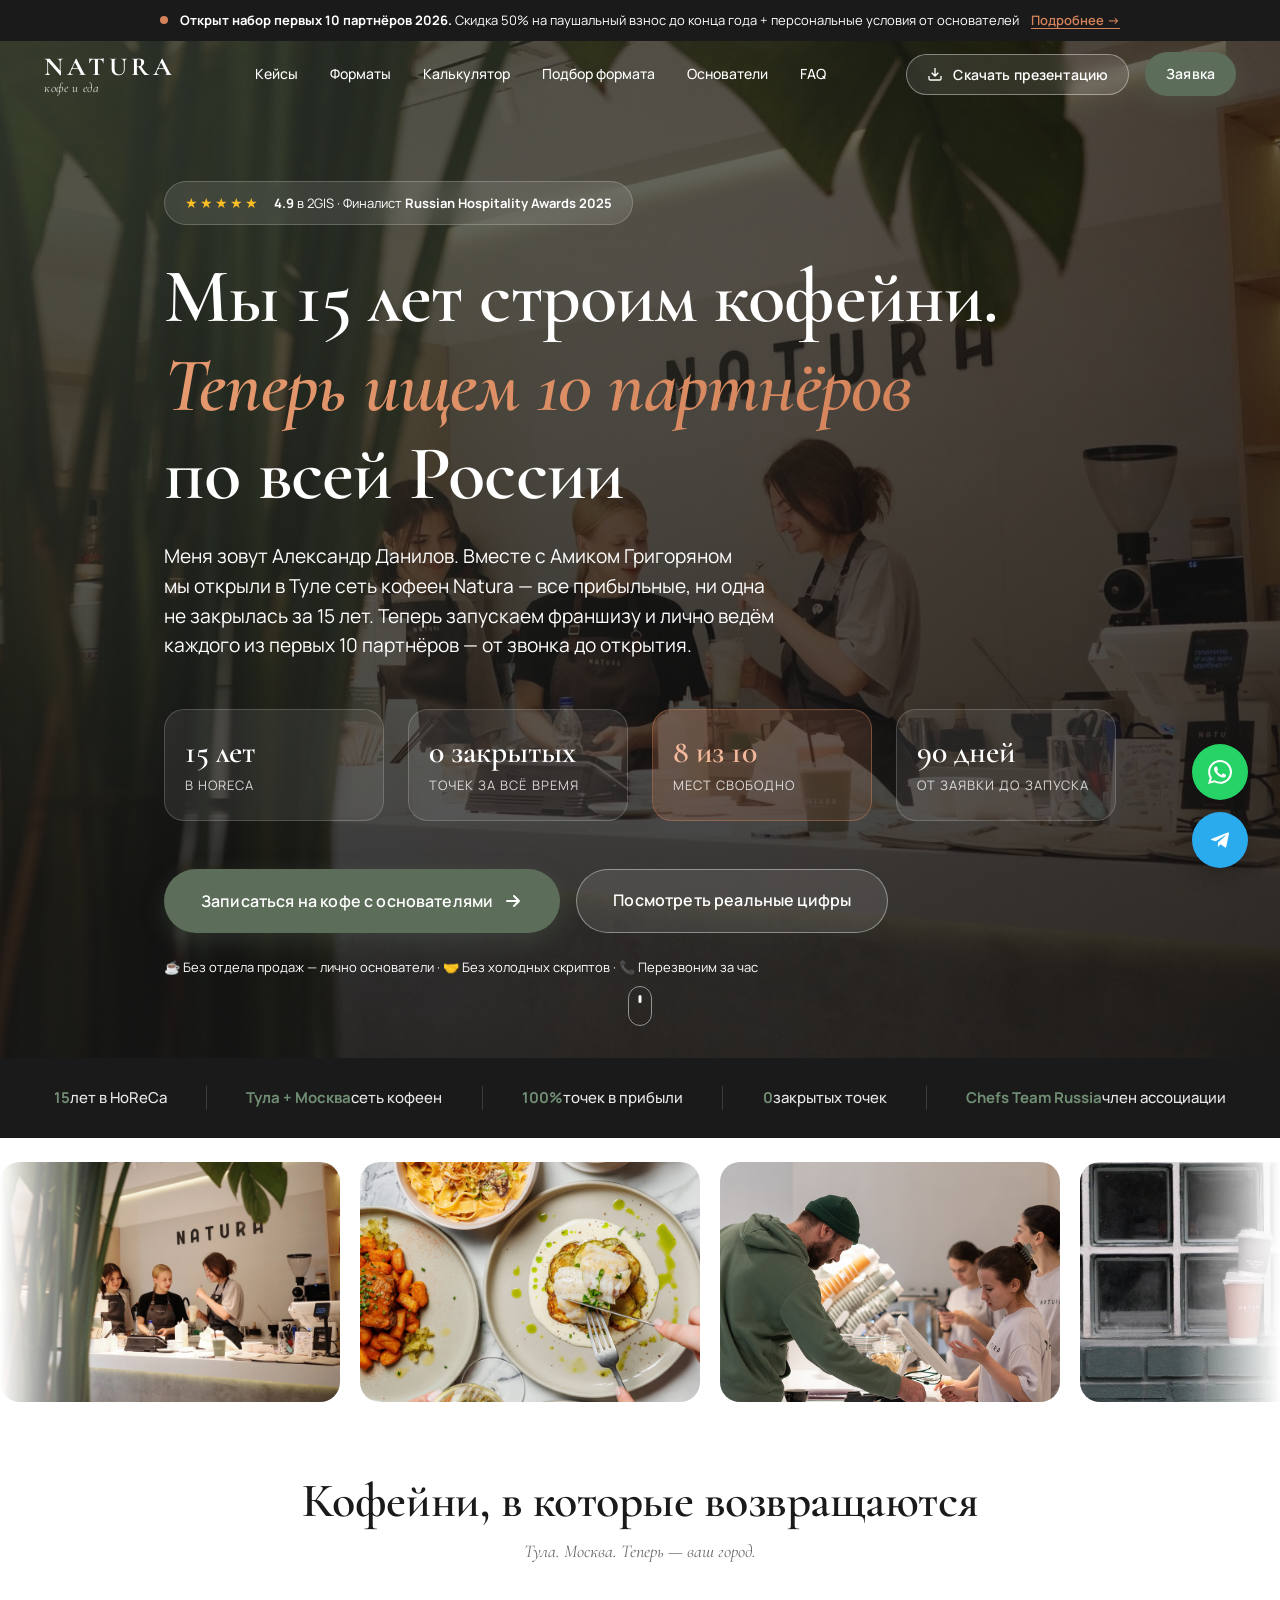
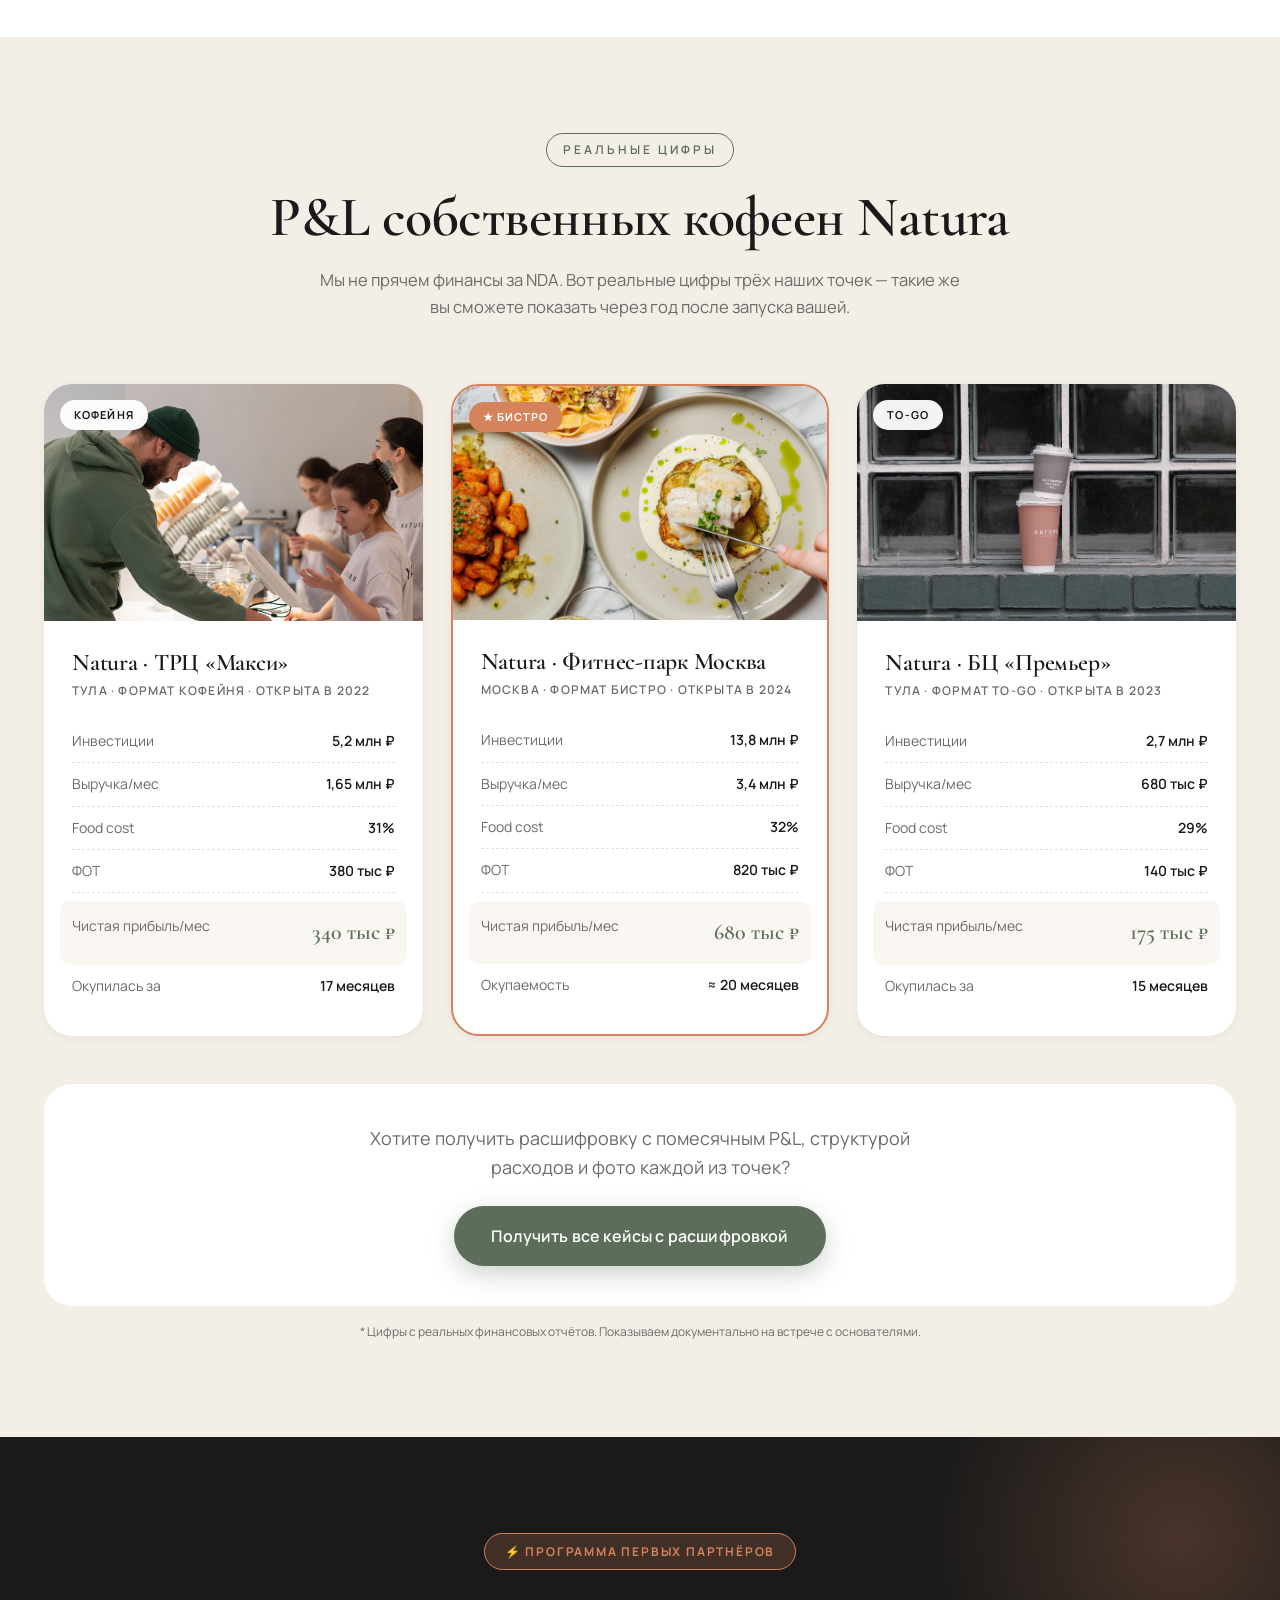
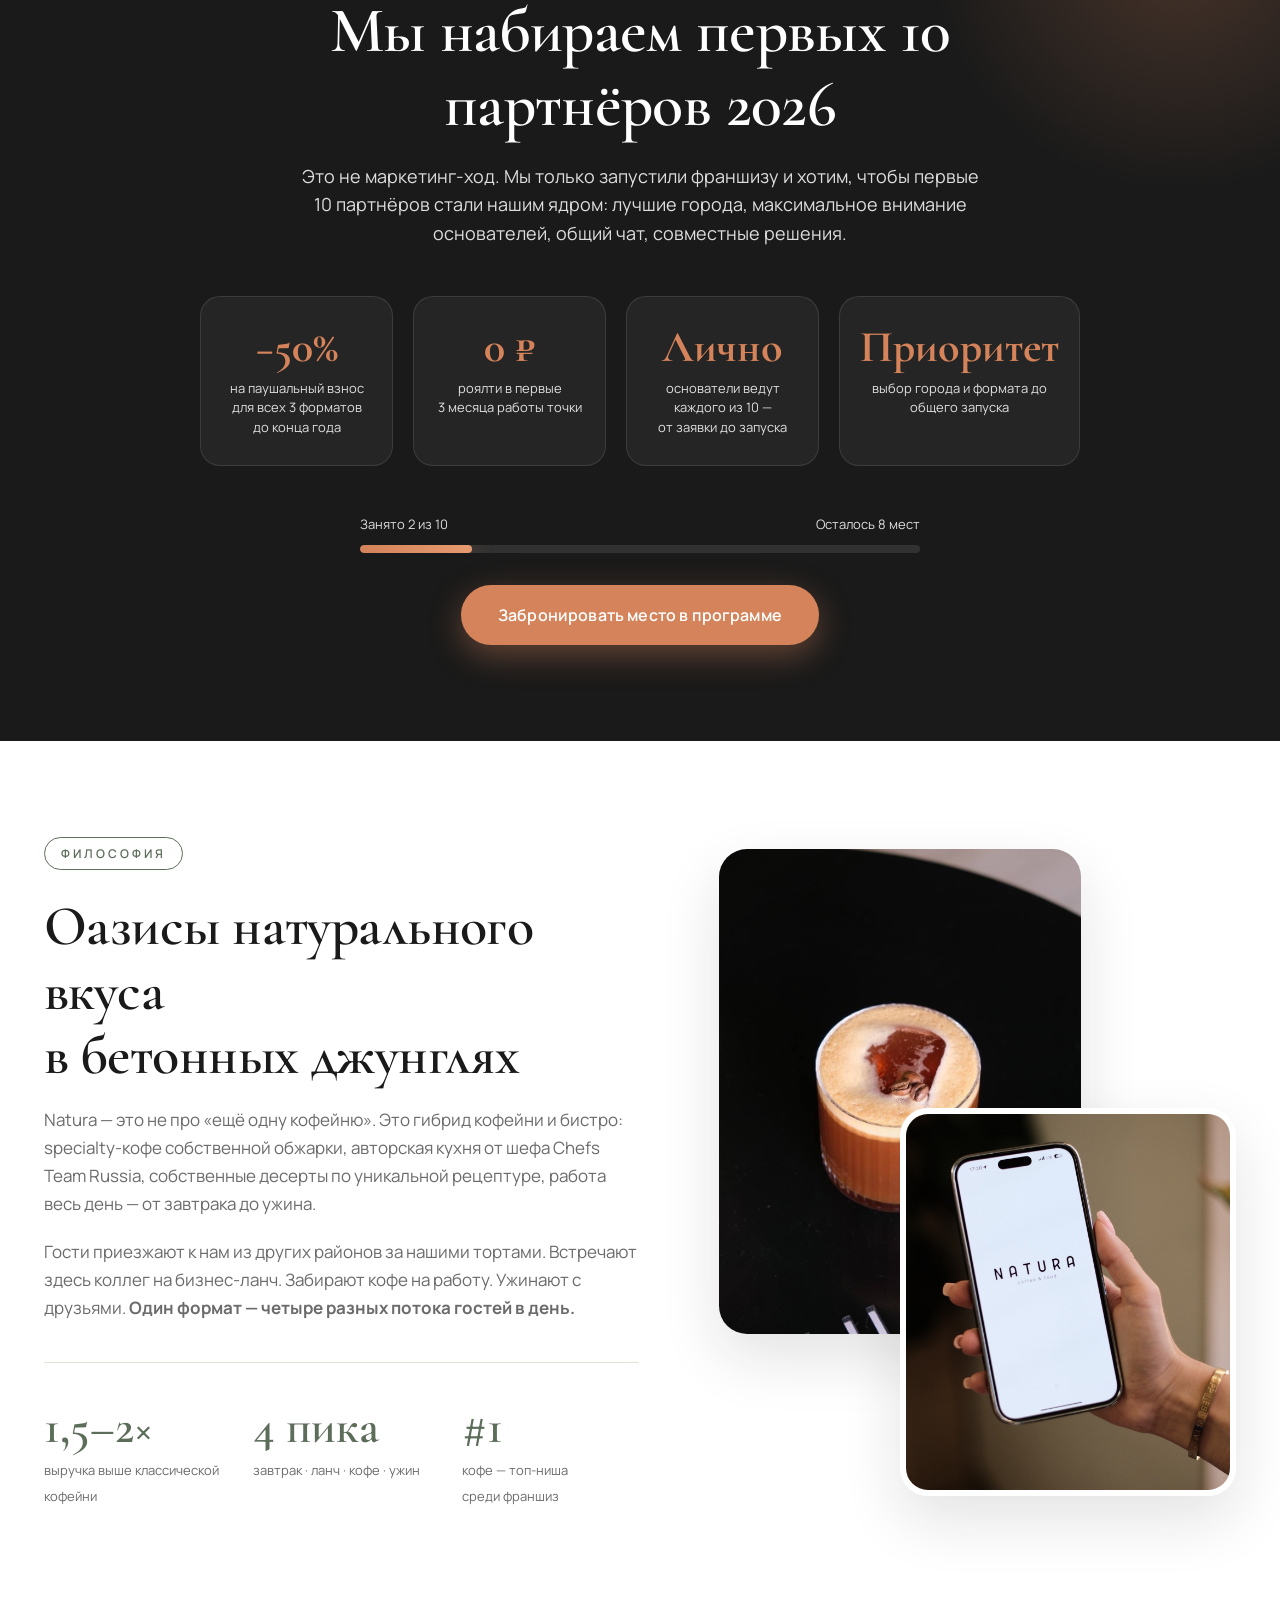
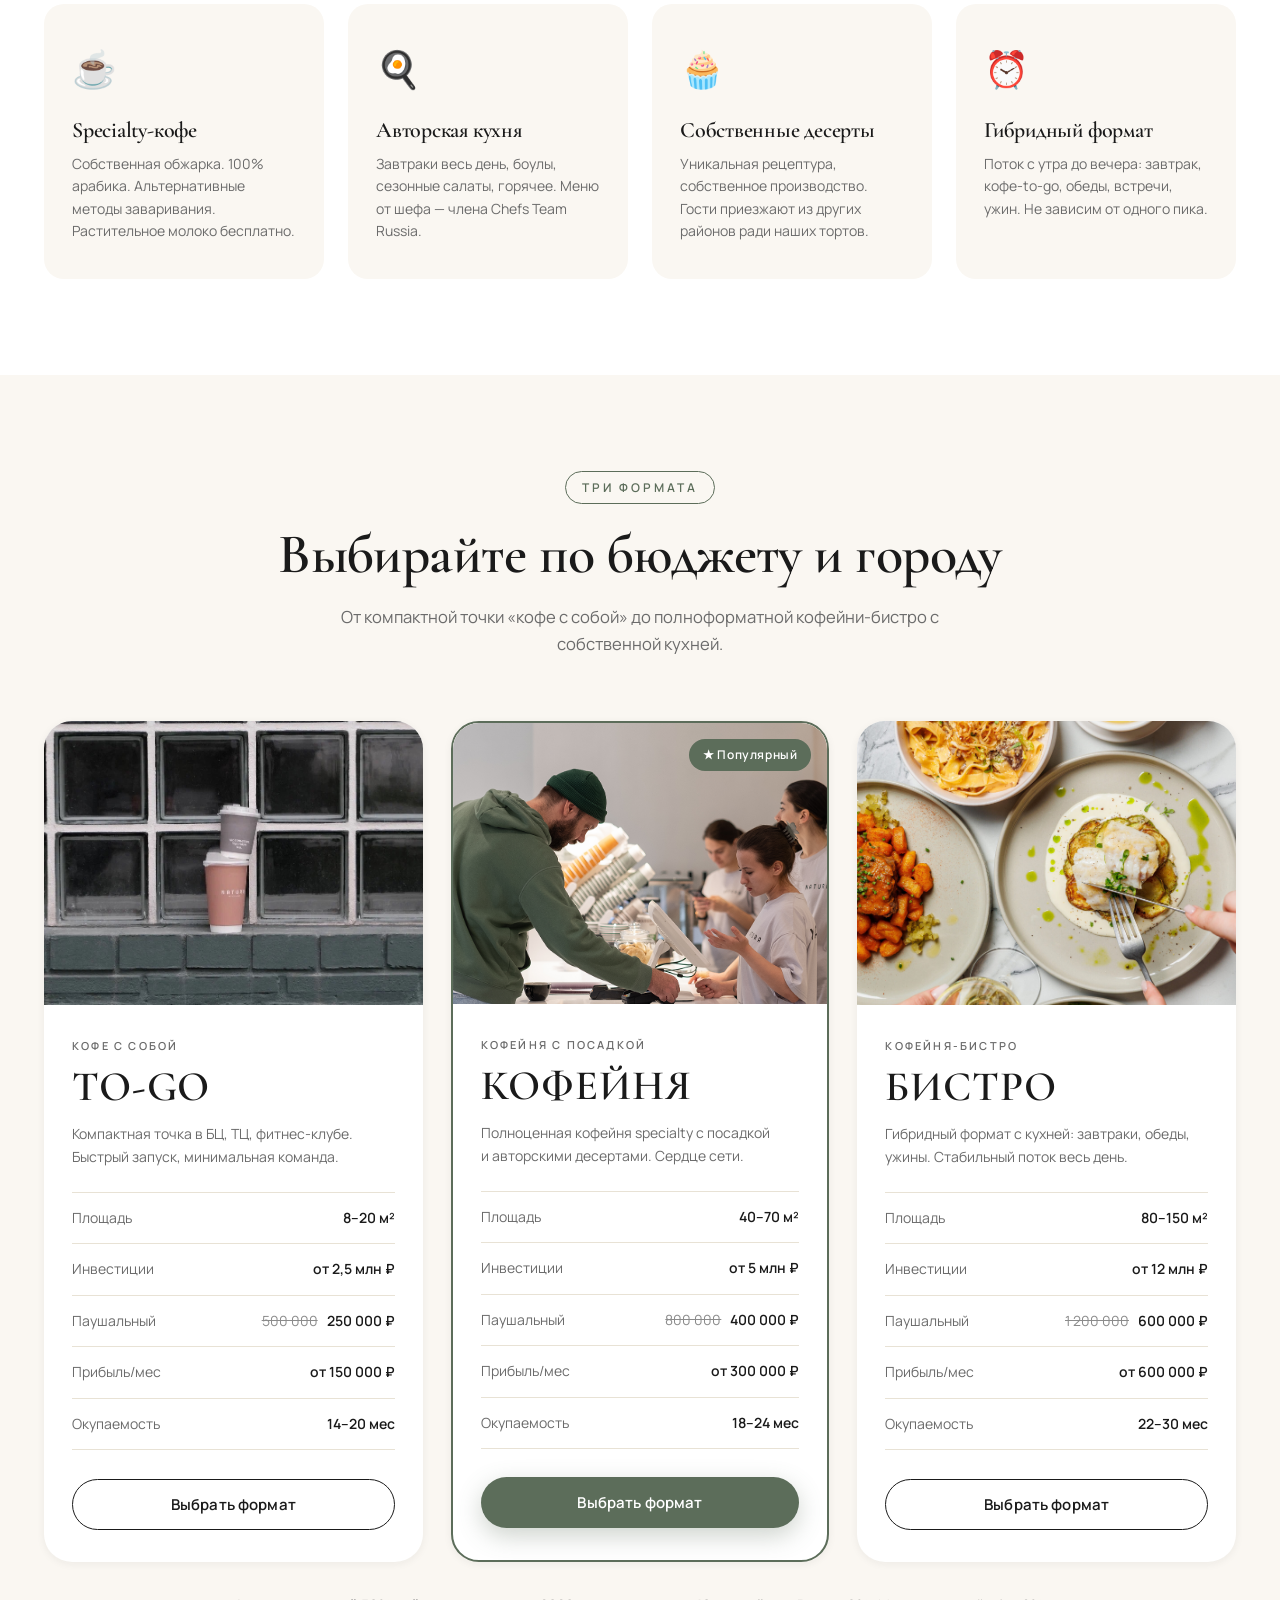
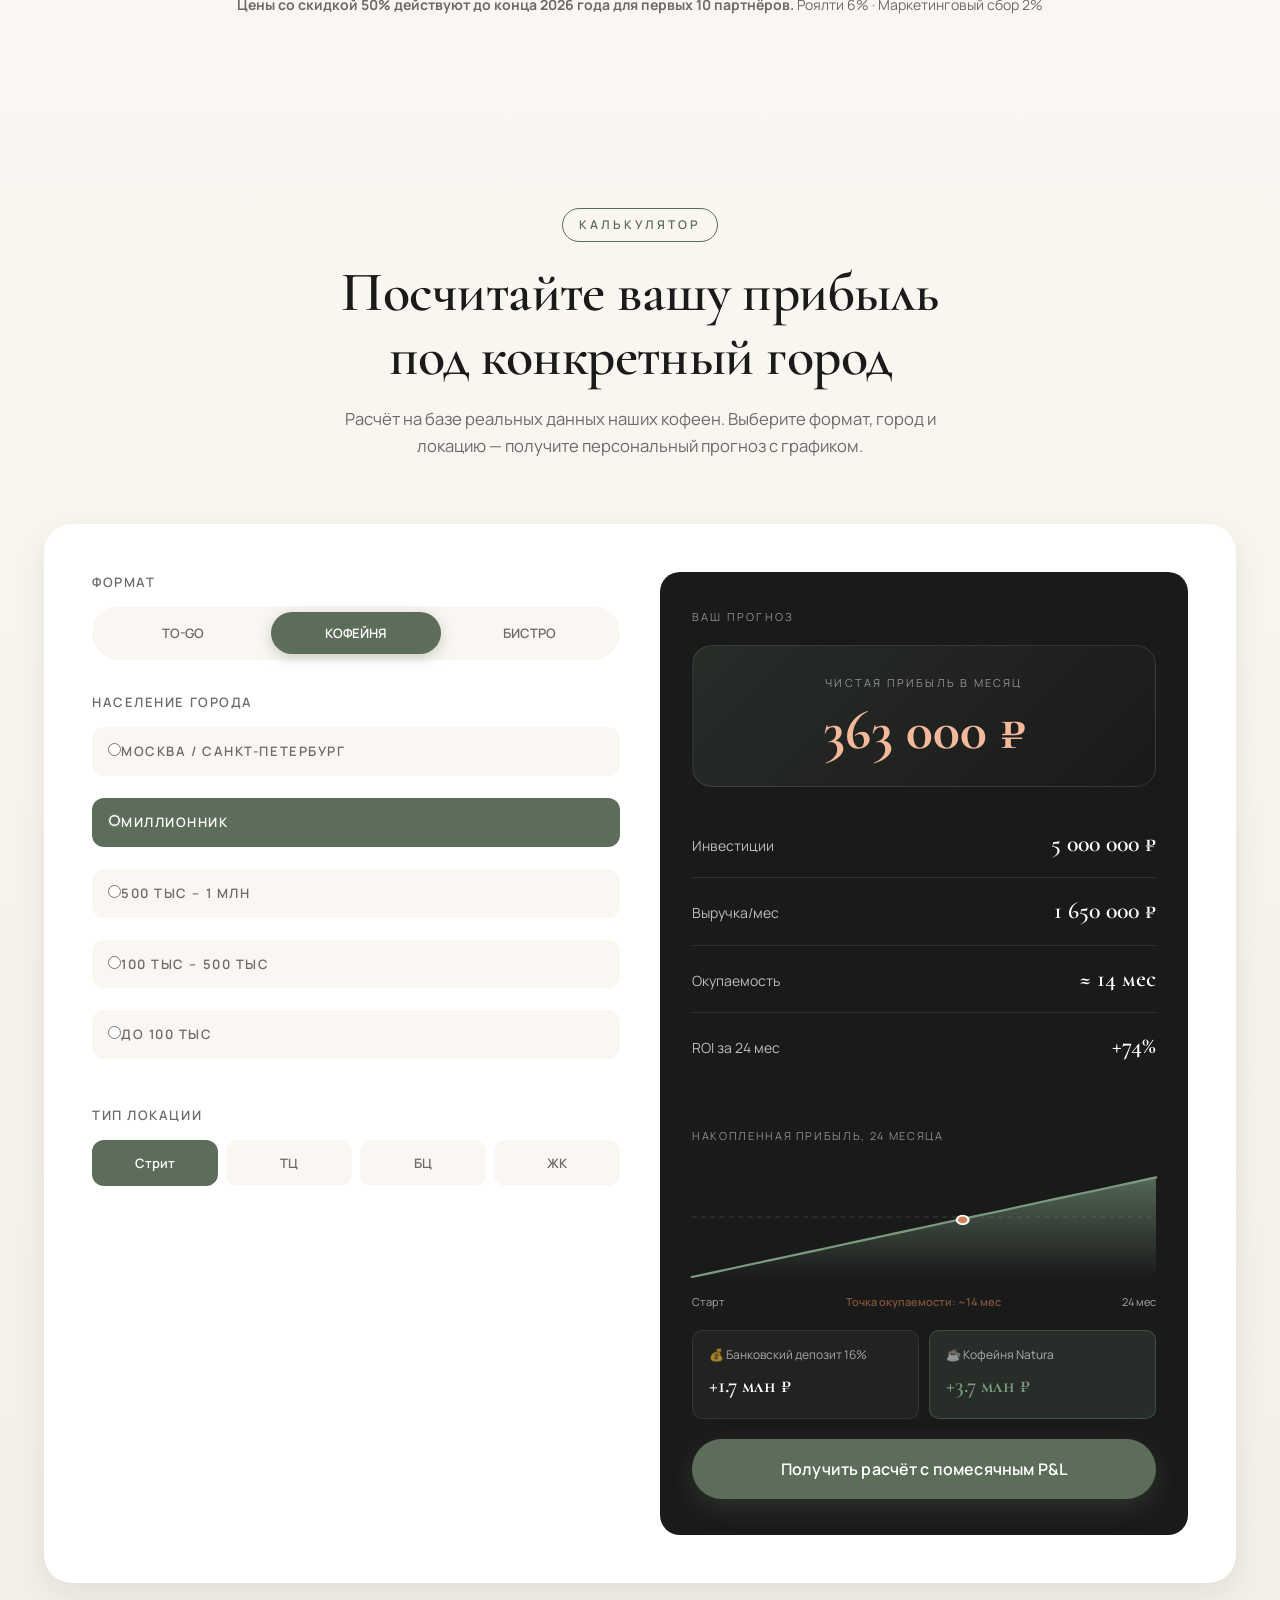
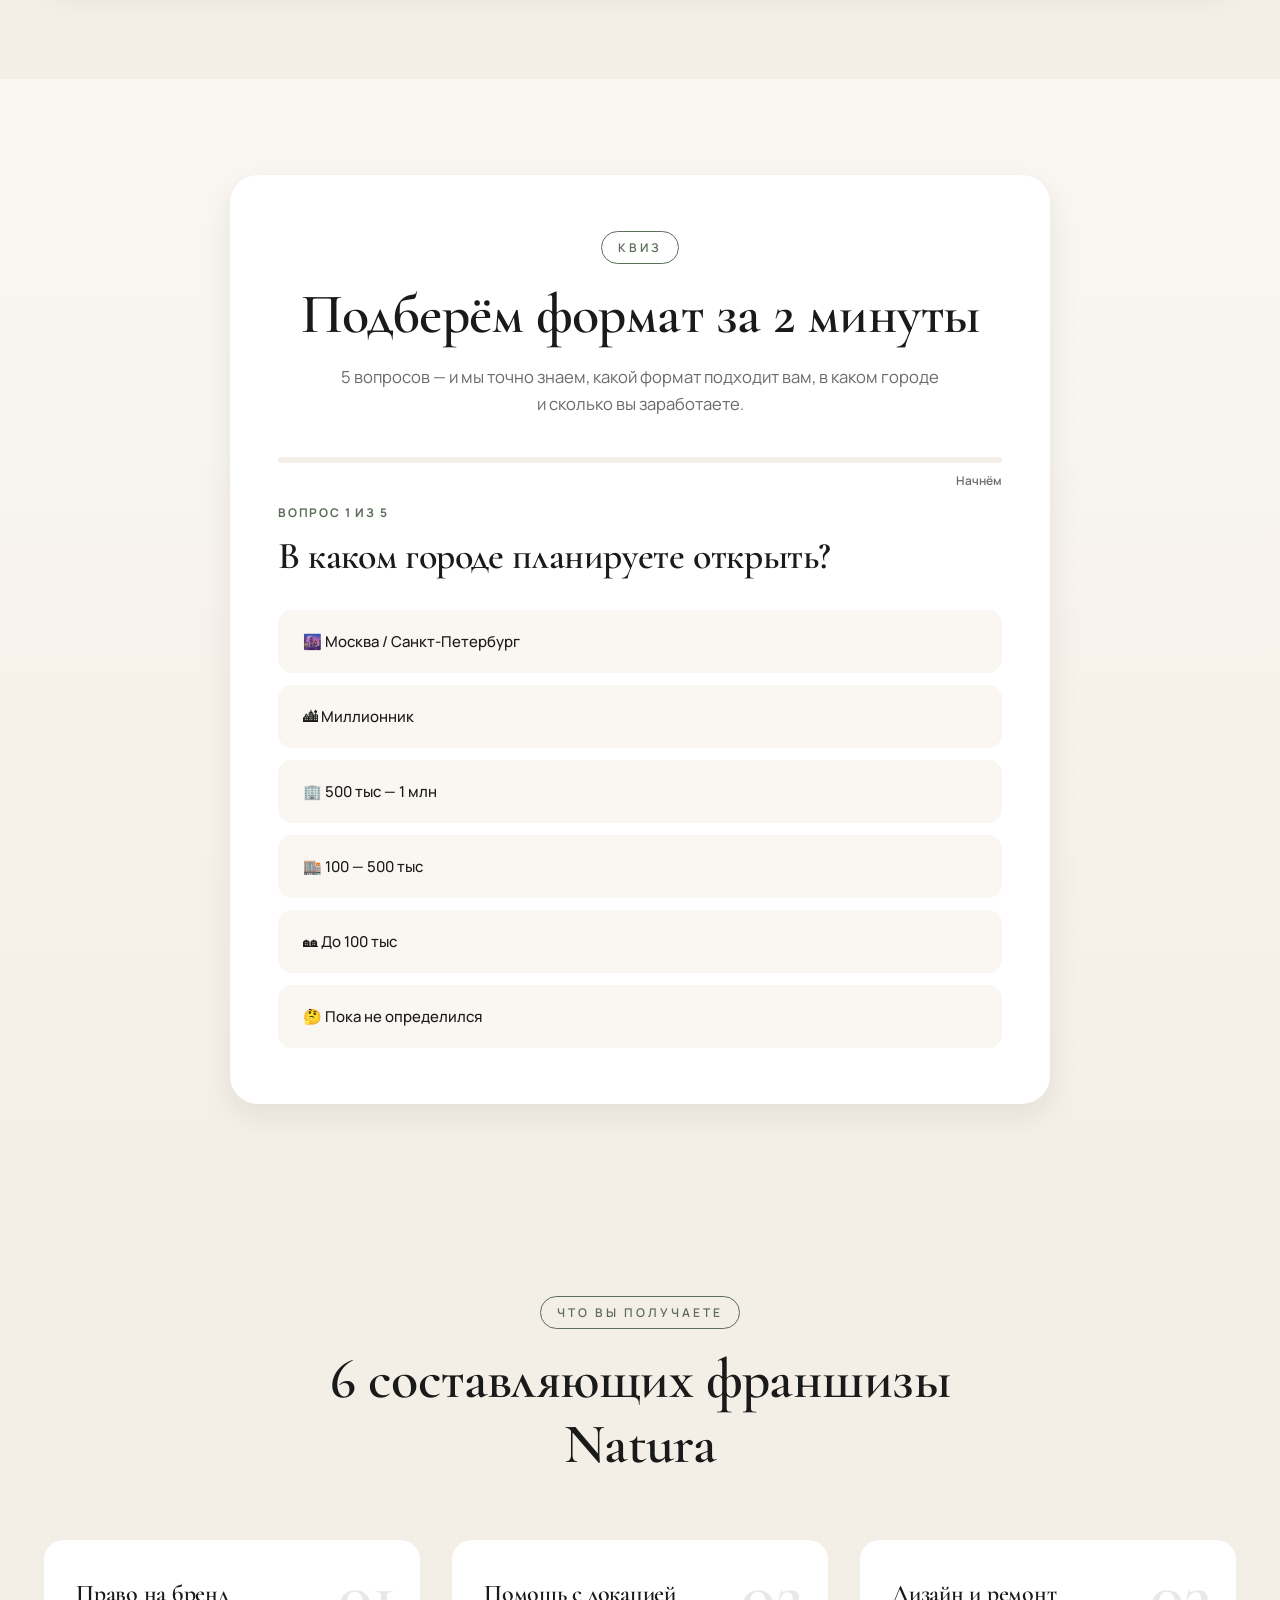
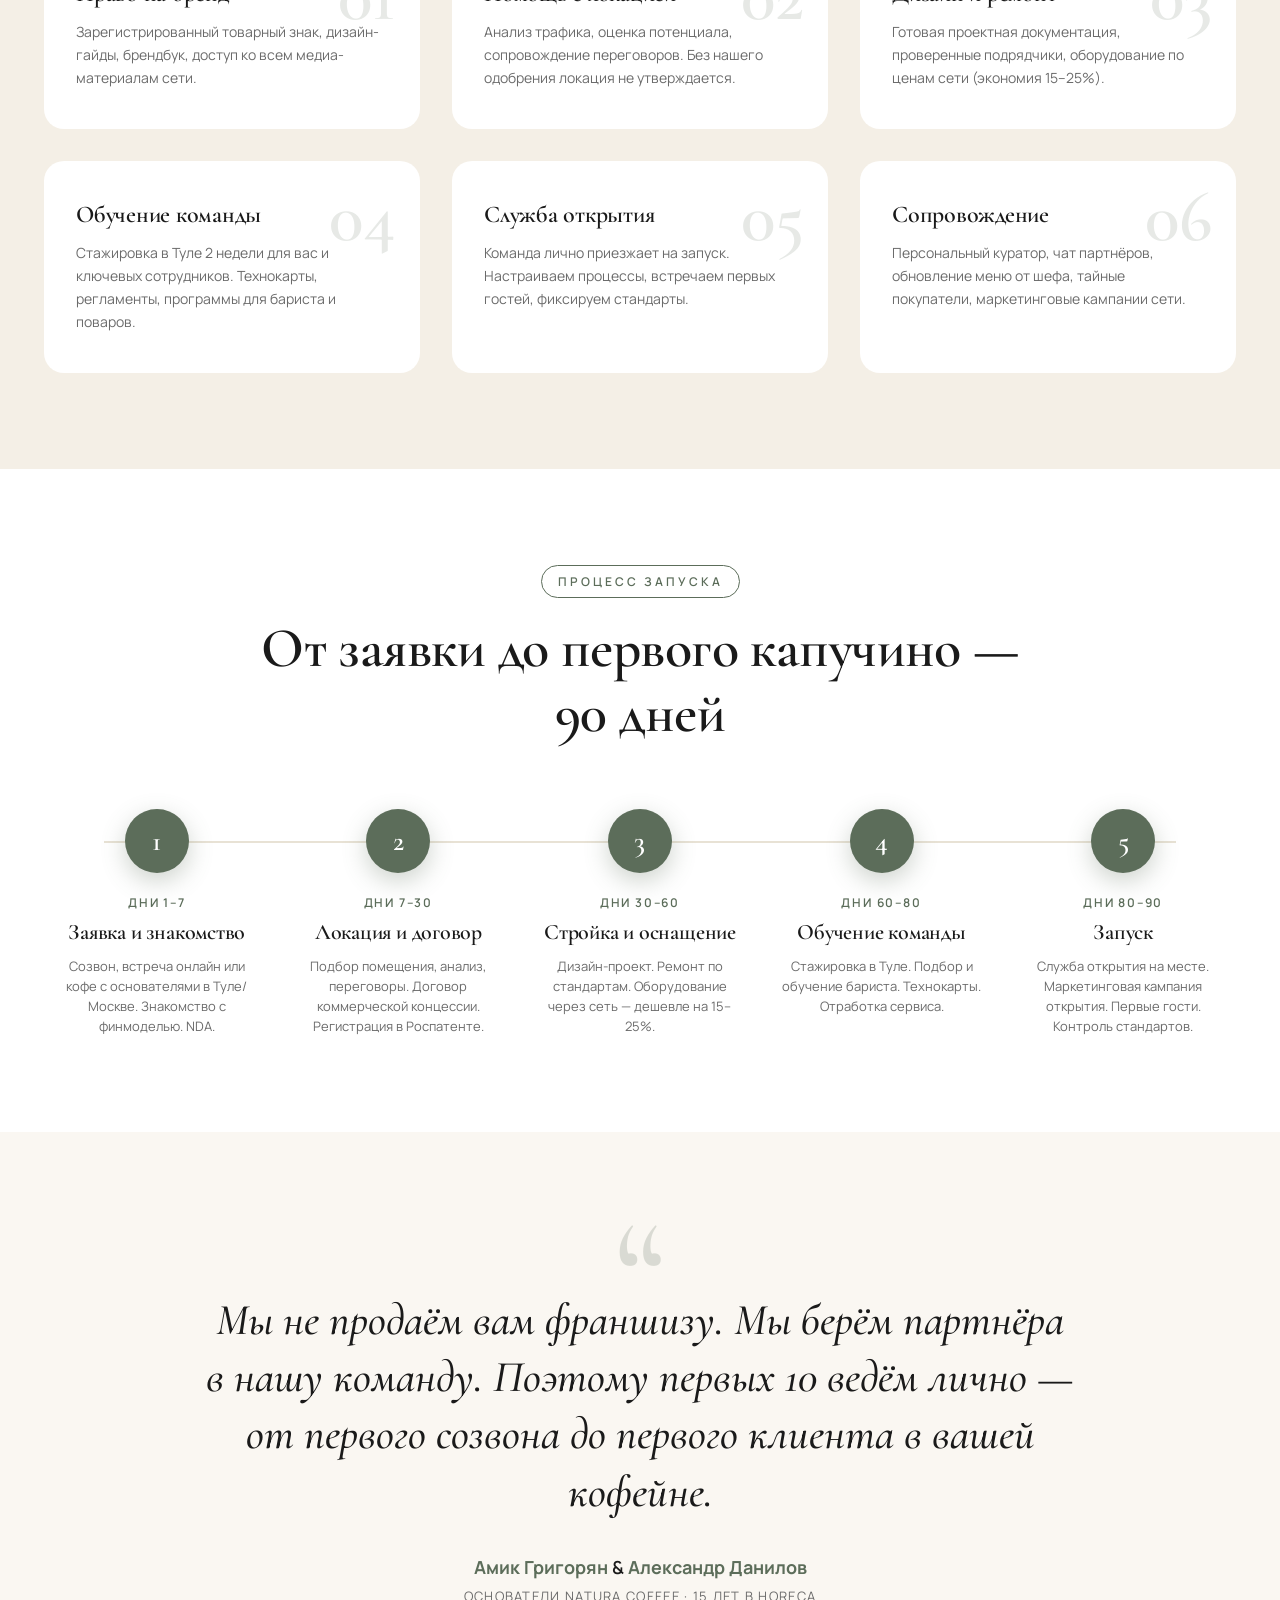
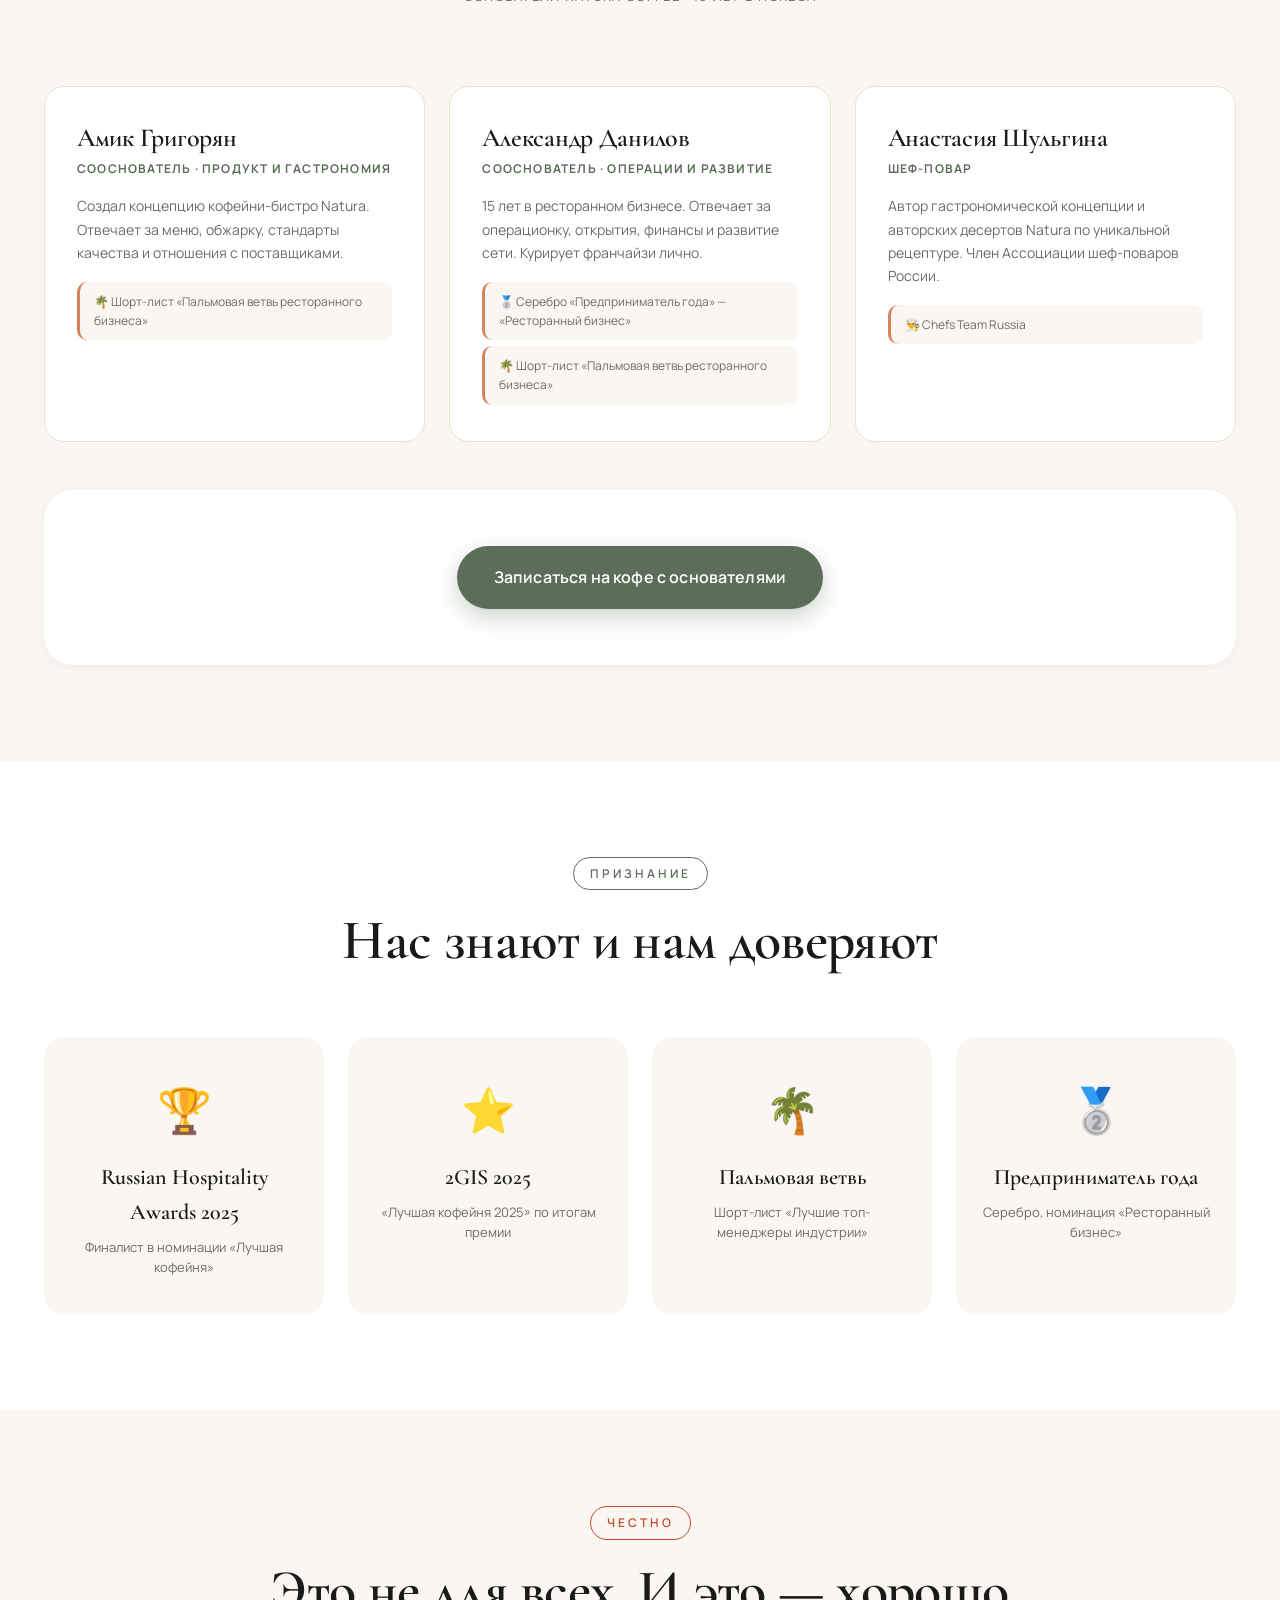
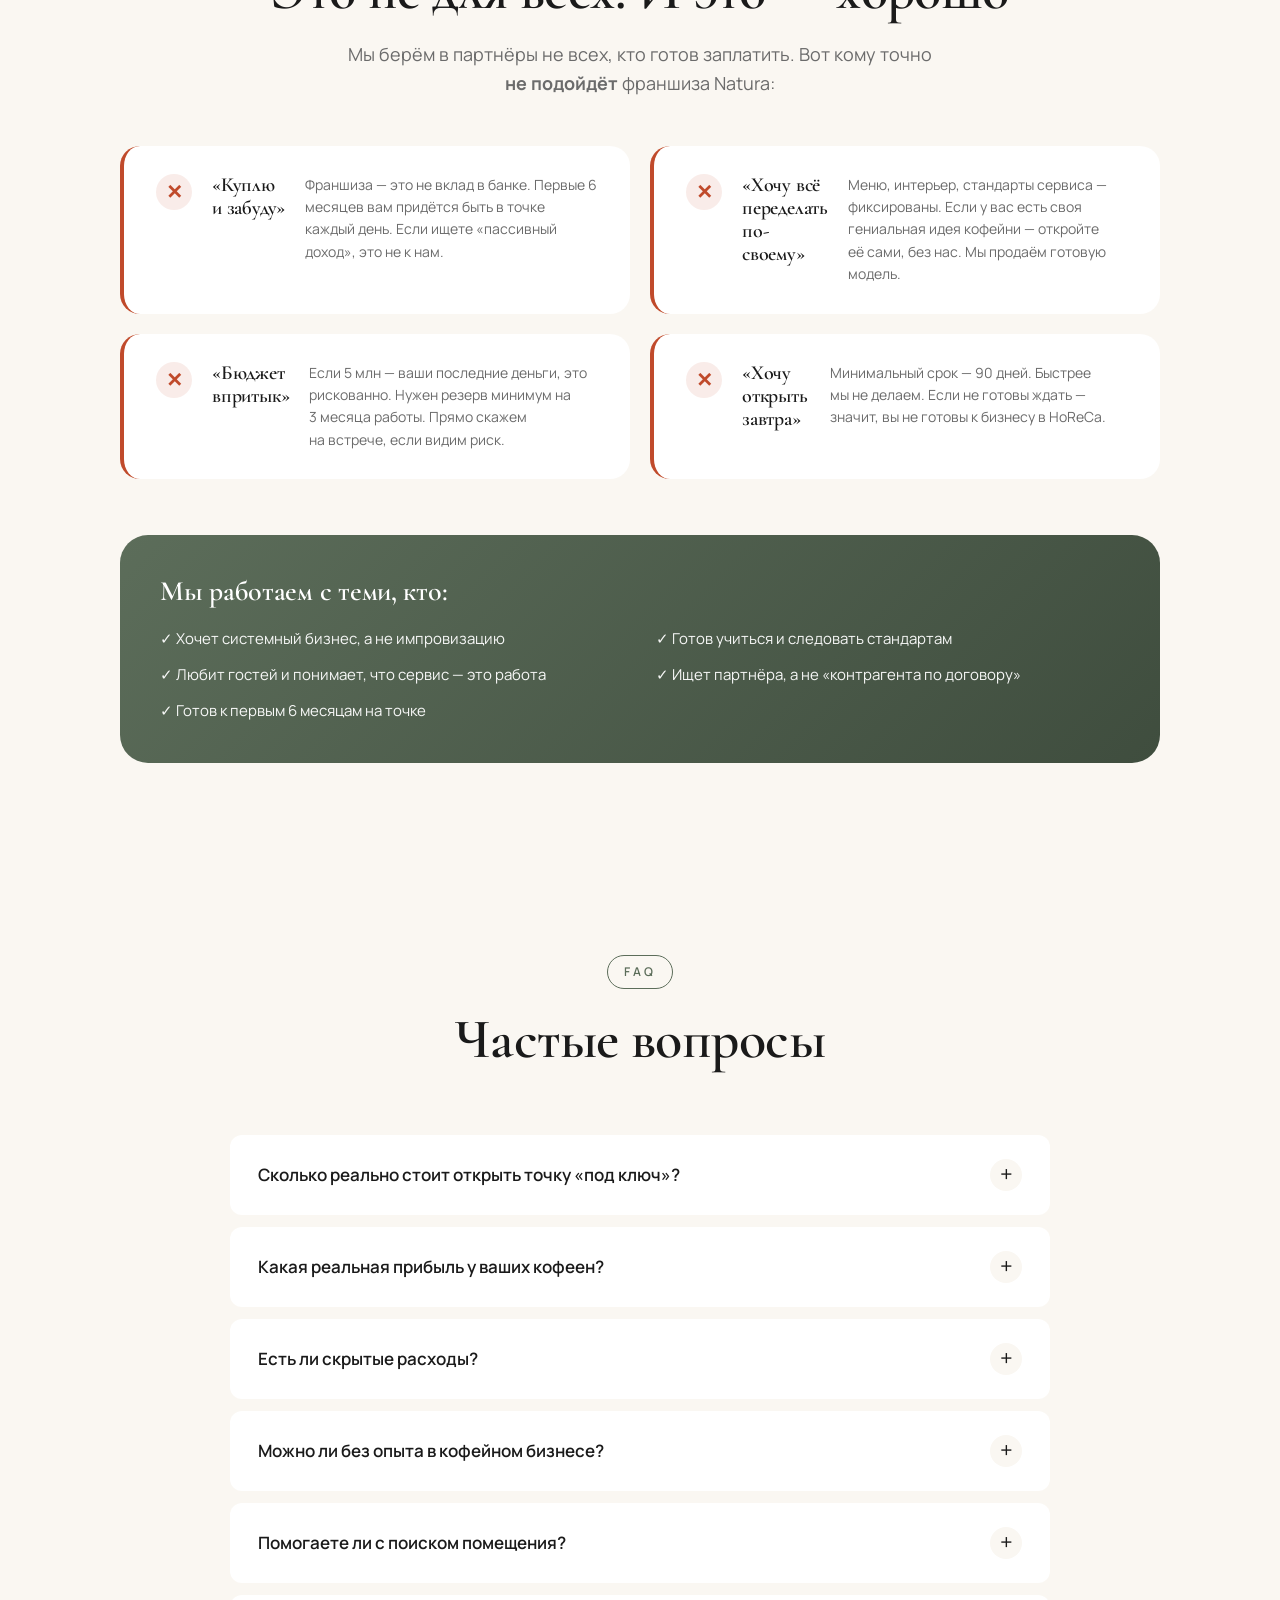
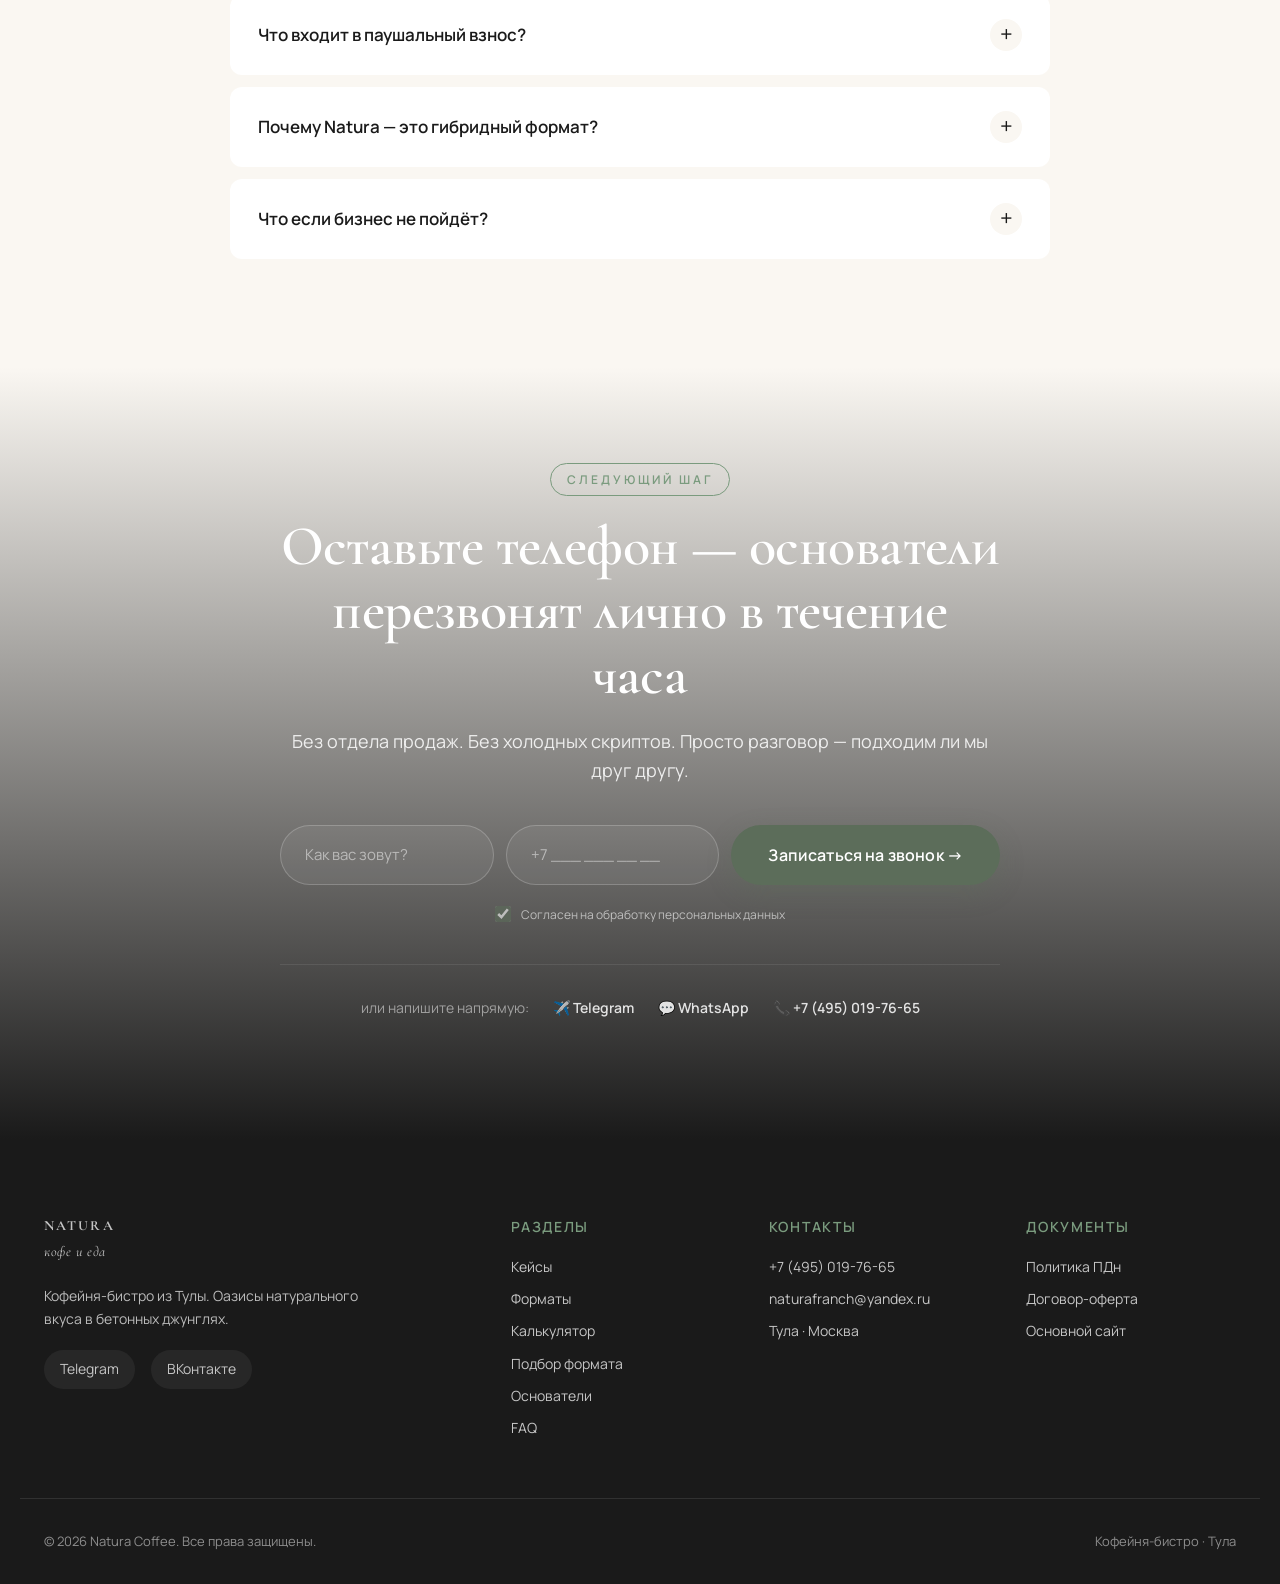
==== commit 64ef2bf9: "update: новые цены пауш + скидки до конца года (согласовано с Сашей 29 апреля) Полные цены: TO-GO 50" ====
--- a/b.html
+++ b/b.html
@@ -21,7 +21,7 @@
 <div class="announce">
   <div class="container">
     <span class="announce__pulse"></span>
-    <span><b>Открыт набор первых 10 партнёров 2026.</b> Скидка 30% на&nbsp;паушальный взнос + персональные условия от&nbsp;основателей</span>
+    <span><b>Открыт набор первых 10 партнёров 2026.</b> Скидка 50% на&nbsp;паушальный взнос до&nbsp;конца года + персональные условия от&nbsp;основателей</span>
     <a href="#scarcity">Подробнее →</a>
   </div>
 </div>
@@ -251,8 +251,8 @@
 
       <div class="scarcity__grid">
         <div class="scarcity__item">
-          <div class="scarcity__num">−30%</div>
-          <div class="scarcity__text">на&nbsp;паушальный взнос для&nbsp;всех 3 форматов</div>
+          <div class="scarcity__num">−50%</div>
+          <div class="scarcity__text">на&nbsp;паушальный взнос для&nbsp;всех 3 форматов до&nbsp;конца года</div>
         </div>
         <div class="scarcity__item">
           <div class="scarcity__num">0&nbsp;₽</div>
@@ -355,7 +355,7 @@
           <ul class="format-card__params">
             <li><span>Площадь</span><b>8–20 м²</b></li>
             <li><span>Инвестиции</span><b>от 2,5 млн ₽</b></li>
-            <li><span>Паушальный</span><b><s>500 000</s> 350 000 ₽</b></li>
+            <li><span>Паушальный</span><b><s>500 000</s> 250 000 ₽</b></li>
             <li><span>Прибыль/мес</span><b>от 150 000 ₽</b></li>
             <li><span>Окупаемость</span><b>14–20 мес</b></li>
           </ul>
@@ -375,7 +375,7 @@
           <ul class="format-card__params">
             <li><span>Площадь</span><b>40–70 м²</b></li>
             <li><span>Инвестиции</span><b>от 5 млн ₽</b></li>
-            <li><span>Паушальный</span><b><s>1 000 000</s> 700 000 ₽</b></li>
+            <li><span>Паушальный</span><b><s>800 000</s> 400 000 ₽</b></li>
             <li><span>Прибыль/мес</span><b>от 300 000 ₽</b></li>
             <li><span>Окупаемость</span><b>18–24 мес</b></li>
           </ul>
@@ -394,7 +394,7 @@
           <ul class="format-card__params">
             <li><span>Площадь</span><b>80–150 м²</b></li>
             <li><span>Инвестиции</span><b>от 12 млн ₽</b></li>
-            <li><span>Паушальный</span><b><s>1 500 000</s> 1 050 000 ₽</b></li>
+            <li><span>Паушальный</span><b><s>1 200 000</s> 600 000 ₽</b></li>
             <li><span>Прибыль/мес</span><b>от 600 000 ₽</b></li>
             <li><span>Окупаемость</span><b>22–30 мес</b></li>
           </ul>
@@ -404,7 +404,7 @@
     </div>
 
     <p class="formats__note">
-      <b>Цены с −30% — только для первых 10 партнёров 2026.</b>  Роялти 6% · Маркетинговый сбор 2%
+      <b>Цены со скидкой 50% действуют до конца 2026 года для первых 10 партнёров.</b>  Роялти 6% · Маркетинговый сбор 2%
     </p>
   </div>
 </section>
@@ -858,7 +858,7 @@
       <details class="faq__item">
         <summary>Сколько реально стоит открыть точку «под ключ»?</summary>
         <div class="faq__body">
-          <p>Зависит от формата и города. TO-GO — от 2,5 млн ₽, Кофейня — от 5 млн ₽, Бистро — от 12 млн ₽. В сумму входят: паушальный, оборудование, ремонт, мебель, первая закупка, маркетинг открытия и резерв на первые 2 месяца. Для первых 10 партнёров — скидка 30% на паушальный.</p>
+          <p>Зависит от формата и города. TO-GO — от 2,5 млн ₽, Кофейня — от 5 млн ₽, Бистро — от 12 млн ₽. В сумму входят: паушальный, оборудование, ремонт, мебель, первая закупка, маркетинг открытия и резерв на первые 2 месяца. Для первых 10 партнёров — скидка 50% на паушальный (действует до конца года).</p>
         </div>
       </details>
       <details class="faq__item">
--- a/styles.css
+++ b/styles.css
@@ -875,6 +875,185 @@
   color:var(--c-text-soft);
   font-size:15px;
   line-height:1.7;
+}
+
+/* ============ ARTICLES / BLOG ============ */
+.articles{background:var(--c-bg-alt)}
+.articles__grid{
+  display:grid;
+  grid-template-columns:repeat(6,1fr);
+  gap:28px;
+  margin-bottom:40px;
+}
+.article-card{
+  background:var(--c-white);
+  border-radius:var(--radius-xl);
+  overflow:hidden;
+  box-shadow:var(--shadow-sm);
+  transition:transform .35s var(--ease), box-shadow .35s var(--ease);
+  display:flex;
+  flex-direction:column;
+  color:inherit;
+  text-decoration:none;
+}
+.article-card:hover{
+  transform:translateY(-6px);
+  box-shadow:var(--shadow-lg);
+}
+.article-card--md{grid-column:span 2}
+.article-card--lg{grid-column:span 3}
+.articles__grid .article-card:nth-child(1){transition-delay:0s}
+.articles__grid .article-card:nth-child(2){transition-delay:.08s}
+.articles__grid .article-card:nth-child(3){transition-delay:.16s}
+.articles__grid .article-card:nth-child(4){transition-delay:0s}
+.articles__grid .article-card:nth-child(5){transition-delay:.08s}
+.articles__grid .article-card:nth-child(6){transition-delay:0s}
+.articles__grid .article-card:nth-child(7){transition-delay:.08s}
+.article-card__image{
+  aspect-ratio:16/9;
+  position:relative;
+  display:flex;
+  align-items:center;
+  justify-content:center;
+  overflow:hidden;
+}
+.article-card--lg .article-card__image{aspect-ratio:21/9}
+.article-card__emoji{
+  font-size:64px;
+  filter:drop-shadow(0 6px 14px rgba(0,0,0,.18));
+  transition:transform .5s var(--ease);
+}
+.article-card:hover .article-card__emoji{transform:scale(1.08) rotate(-3deg)}
+.article-card__image--g1{background:linear-gradient(135deg,#5c6d5a 0%,#7a9b7e 100%)}
+.article-card__image--g2{background:linear-gradient(135deg,#d4835a 0%,#c7b496 100%)}
+.article-card__image--g3{background:linear-gradient(135deg,#3f4d3e 0%,#5c6d5a 100%)}
+.article-card__image--g4{background:linear-gradient(135deg,#d4835a 0%,#7a9b7e 100%)}
+.article-card__image--g5{background:linear-gradient(135deg,#5c6d5a 0%,#3f4d3e 100%)}
+.article-card__image--g6{background:linear-gradient(135deg,#7a9b7e 0%,#c7b496 100%)}
+.article-card__image--g7{background:linear-gradient(135deg,#d4835a 0%,#3f4d3e 100%)}
+.article-card__body{
+  padding:24px 28px 26px;
+  display:flex;
+  flex-direction:column;
+  flex:1;
+}
+.article-card__meta{
+  display:flex;
+  align-items:center;
+  gap:12px;
+  margin-bottom:14px;
+}
+.article-card__tag{
+  font-size:11px;
+  font-weight:700;
+  letter-spacing:.12em;
+  text-transform:uppercase;
+  color:var(--c-primary);
+  padding:4px 10px;
+  border:1px solid var(--c-primary);
+  border-radius:100px;
+}
+.article-card__date{
+  font-size:12px;
+  color:var(--c-text-soft);
+  letter-spacing:.04em;
+}
+.article-card__title{
+  font-size:22px;
+  line-height:1.2;
+  margin-bottom:12px;
+  color:var(--c-dark);
+  overflow-wrap:anywhere;
+  word-break:break-word;
+}
+.article-card--lg .article-card__title{font-size:26px}
+.article-card__lead{
+  font-size:15px;
+  line-height:1.6;
+  color:var(--c-text-soft);
+  margin-bottom:18px;
+  flex:1;
+  overflow-wrap:anywhere;
+}
+.article-card__link{
+  display:inline-flex;
+  align-items:center;
+  gap:6px;
+  font-size:14px;
+  font-weight:600;
+  color:var(--c-primary);
+  letter-spacing:.01em;
+  transition:gap .25s var(--ease), color .25s var(--ease);
+}
+.article-card:hover .article-card__link{
+  gap:10px;
+  color:var(--c-primary-dark);
+}
+
+.articles__cta{
+  display:flex;
+  align-items:center;
+  gap:32px;
+  padding:32px 40px;
+  background:var(--c-white);
+  border-radius:var(--radius-xl);
+  box-shadow:var(--shadow-sm);
+  transition:transform .35s var(--ease), box-shadow .35s var(--ease);
+  text-decoration:none;
+  color:inherit;
+}
+.articles__cta:hover{
+  transform:translateY(-4px);
+  box-shadow:var(--shadow-lg);
+}
+.articles__cta-icon{
+  width:64px;height:64px;
+  border-radius:50%;
+  background:linear-gradient(135deg,#5c6d5a 0%,#7a9b7e 100%);
+  color:#fff;
+  display:flex;align-items:center;justify-content:center;
+  flex-shrink:0;
+}
+.articles__cta-text{flex:1;min-width:0}
+.articles__cta-title{
+  font-size:26px;
+  margin-bottom:6px;
+  color:var(--c-dark);
+}
+.articles__cta-lead{
+  font-size:15px;
+  color:var(--c-text-soft);
+  line-height:1.55;
+  overflow-wrap:anywhere;
+}
+.articles__cta-btn{flex-shrink:0}
+
+@media (max-width:1024px){
+  .articles__grid{grid-template-columns:repeat(2,1fr);gap:20px}
+  .article-card--md,
+  .article-card--lg{grid-column:span 1}
+  .articles__cta{gap:24px;padding:28px 32px;flex-wrap:wrap}
+  .articles__cta-text{flex:1 1 60%;min-width:240px}
+  .articles__cta-btn{width:100%;justify-content:center}
+}
+
+@media (max-width:640px){
+  .articles__grid{grid-template-columns:1fr;gap:16px}
+  .article-card__body{padding:20px 22px 22px}
+  .article-card__title{font-size:20px}
+  .article-card--lg .article-card__title{font-size:21px}
+  .article-card__lead{font-size:14px}
+  .article-card__emoji{font-size:52px}
+  .articles__cta{
+    flex-direction:column;
+    align-items:flex-start;
+    text-align:left;
+    gap:18px;
+    padding:24px 22px;
+  }
+  .articles__cta-icon{width:52px;height:52px}
+  .articles__cta-title{font-size:22px}
+  .articles__cta-btn{width:100%;justify-content:center;font-size:14px;padding:14px 18px}
 }
 
 /* ============ CONTACT ============ */
@@ -1764,6 +1943,13 @@
   box-shadow:var(--shadow);
   border-color:var(--c-primary);
 }
+.founder-card__photo{
+  width:88px;height:88px;border-radius:50%;overflow:hidden;
+  margin-bottom:20px;
+  background:var(--c-bg);
+  border:2px solid var(--c-line);
+}
+.founder-card__photo img{width:100%;height:100%;object-fit:cover;display:block}
 .founder-card h3{
   font-size:26px;
   margin-bottom:6px;
